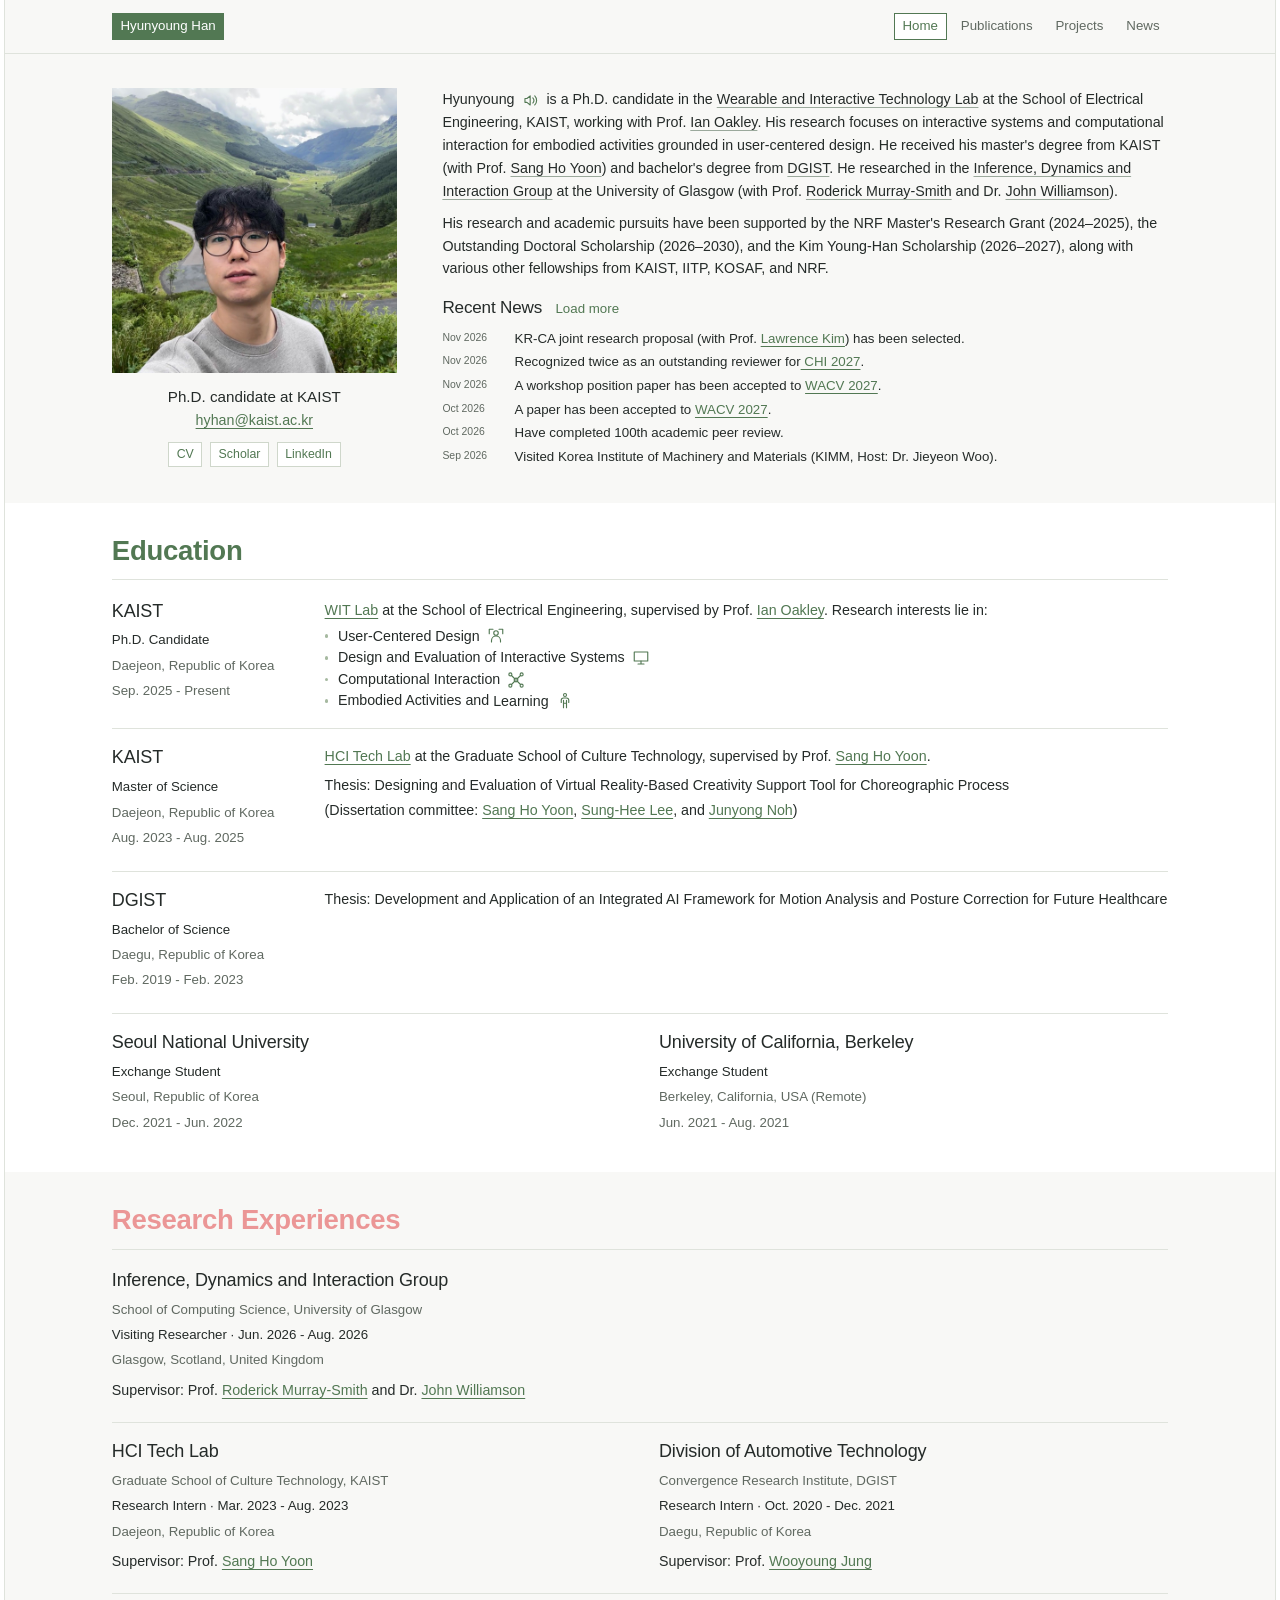
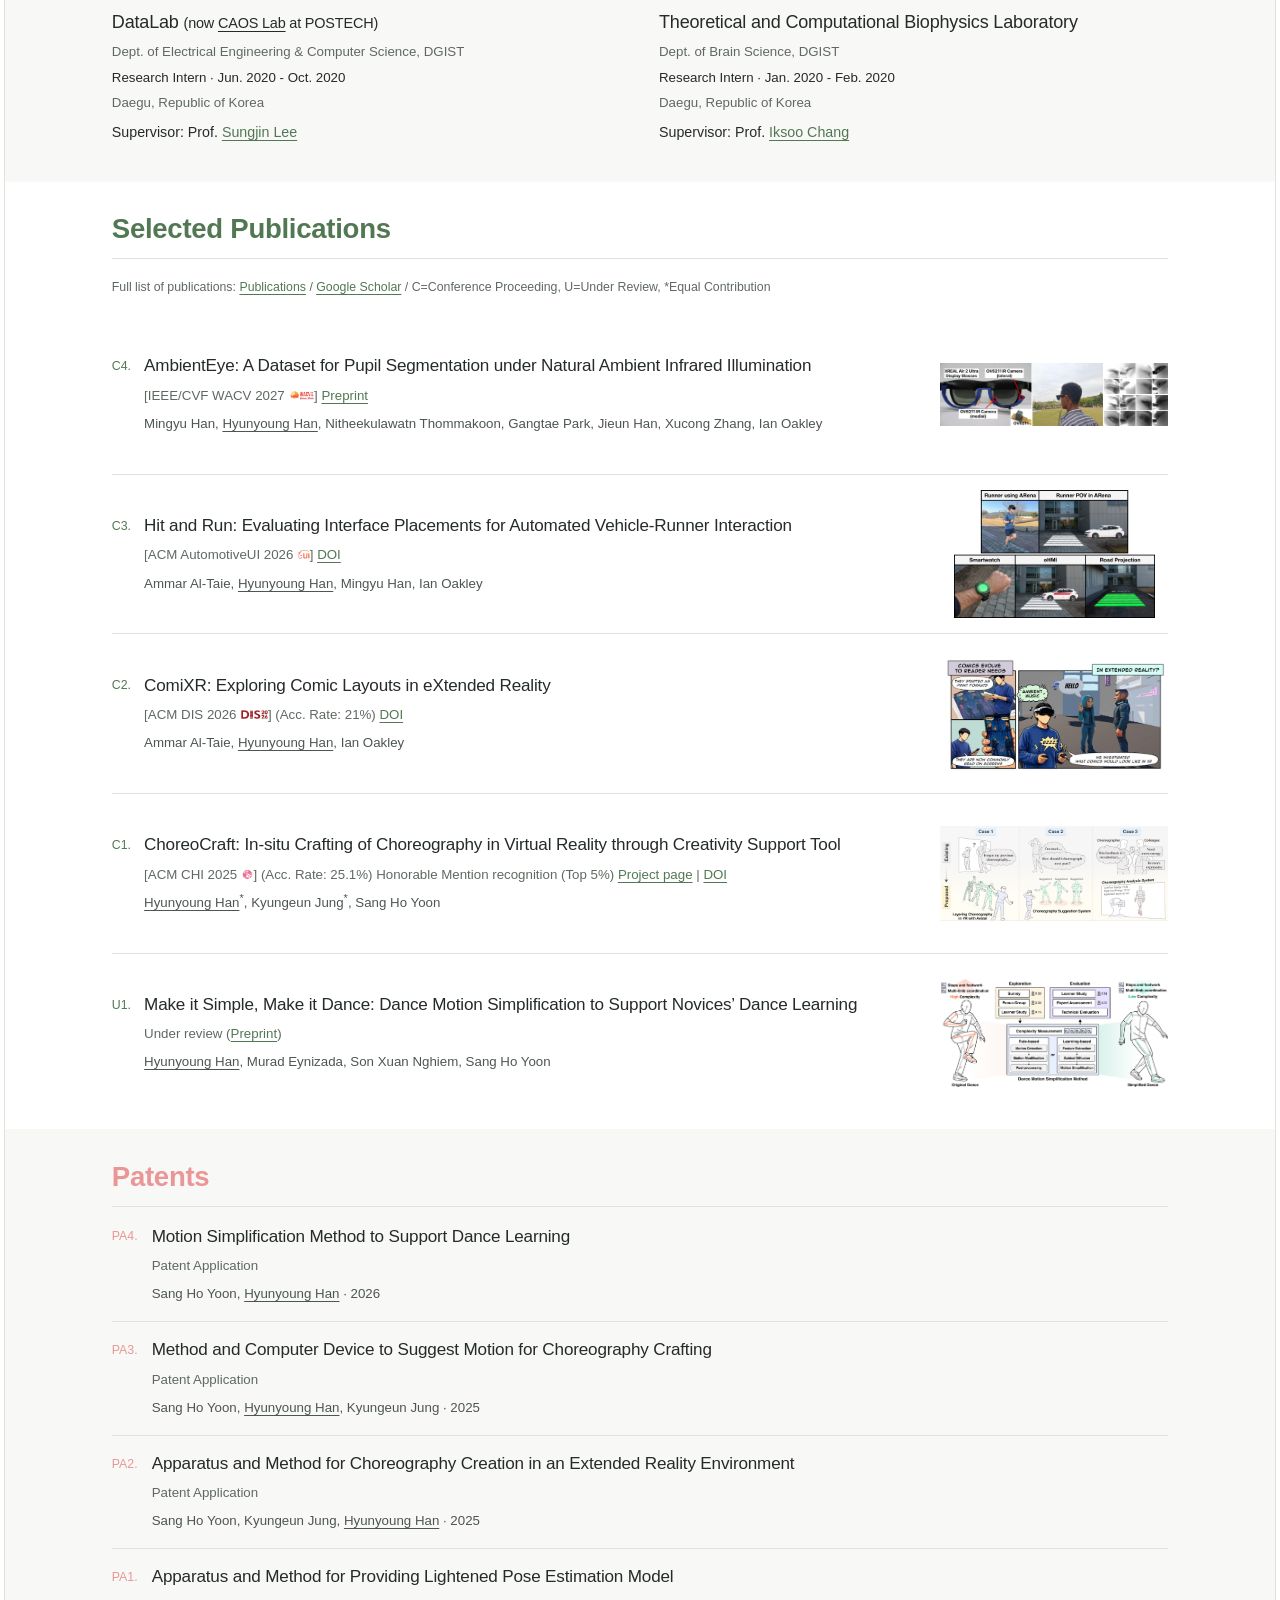
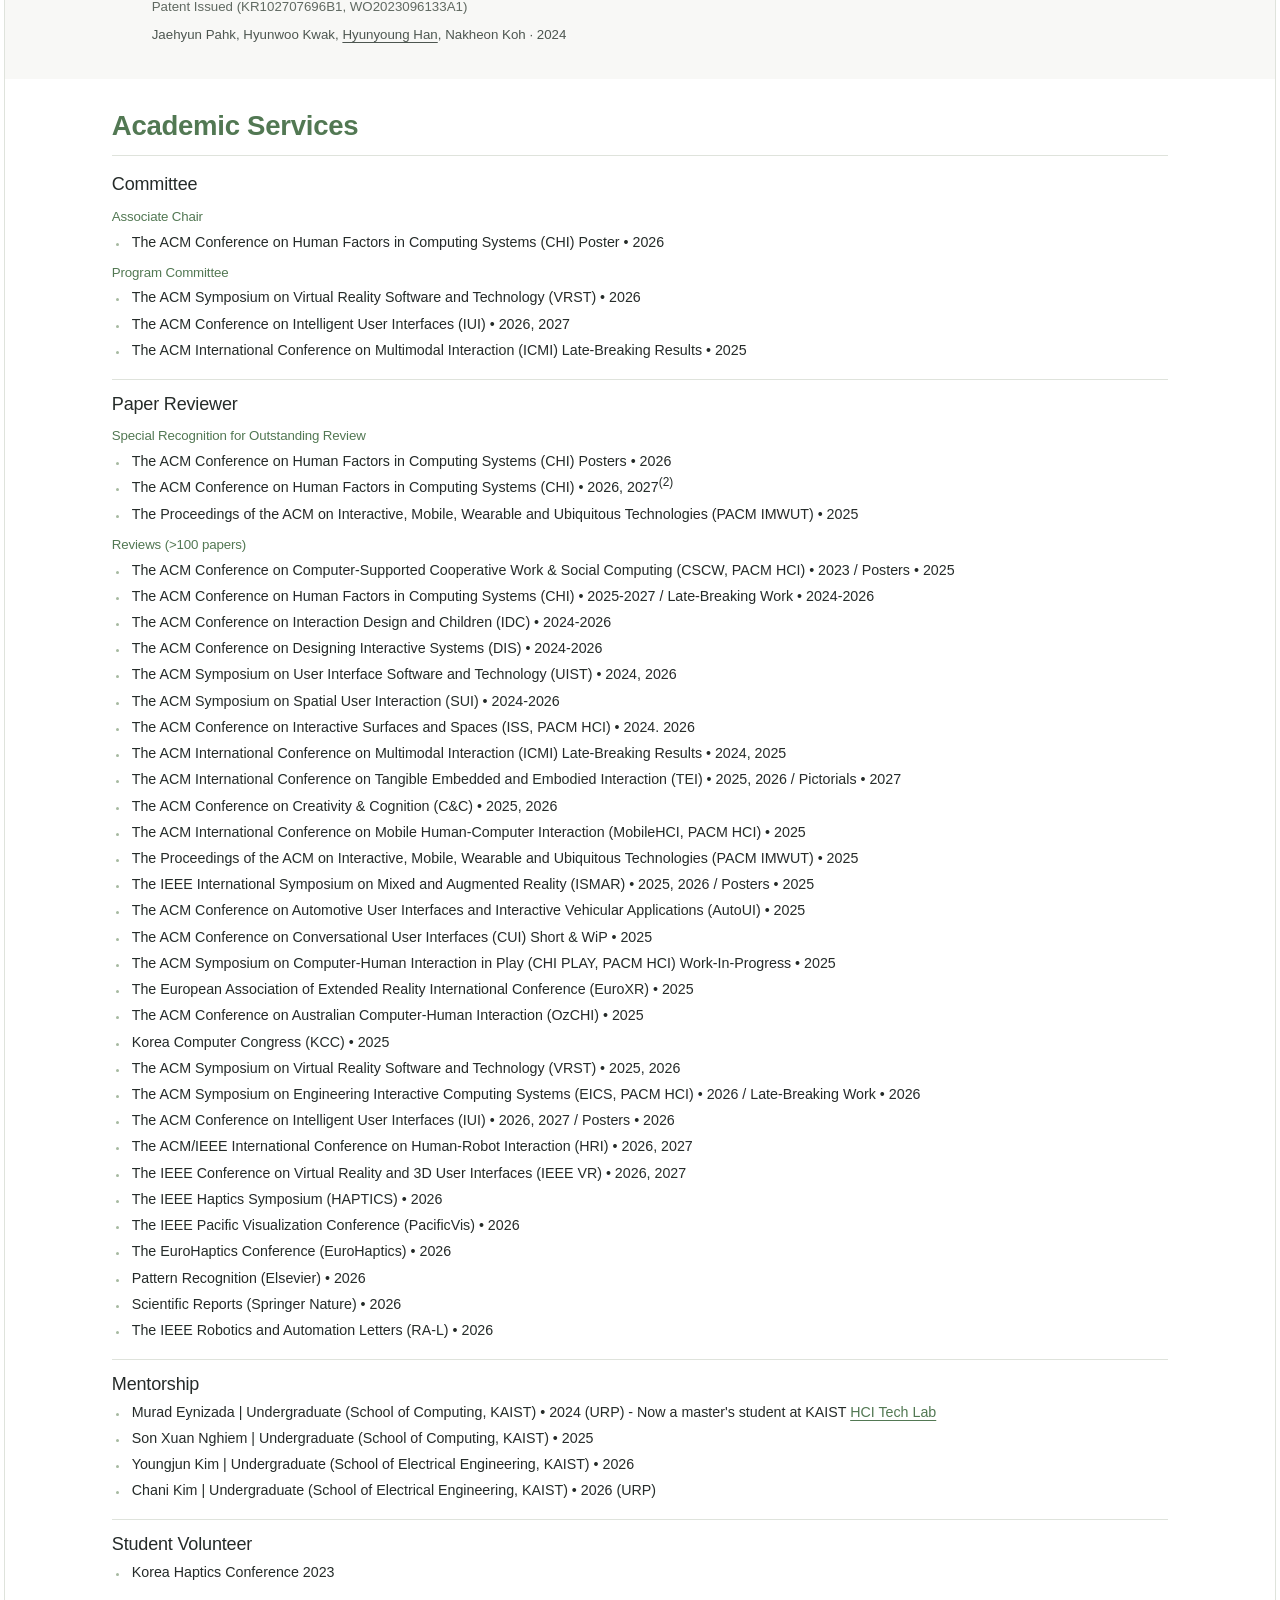
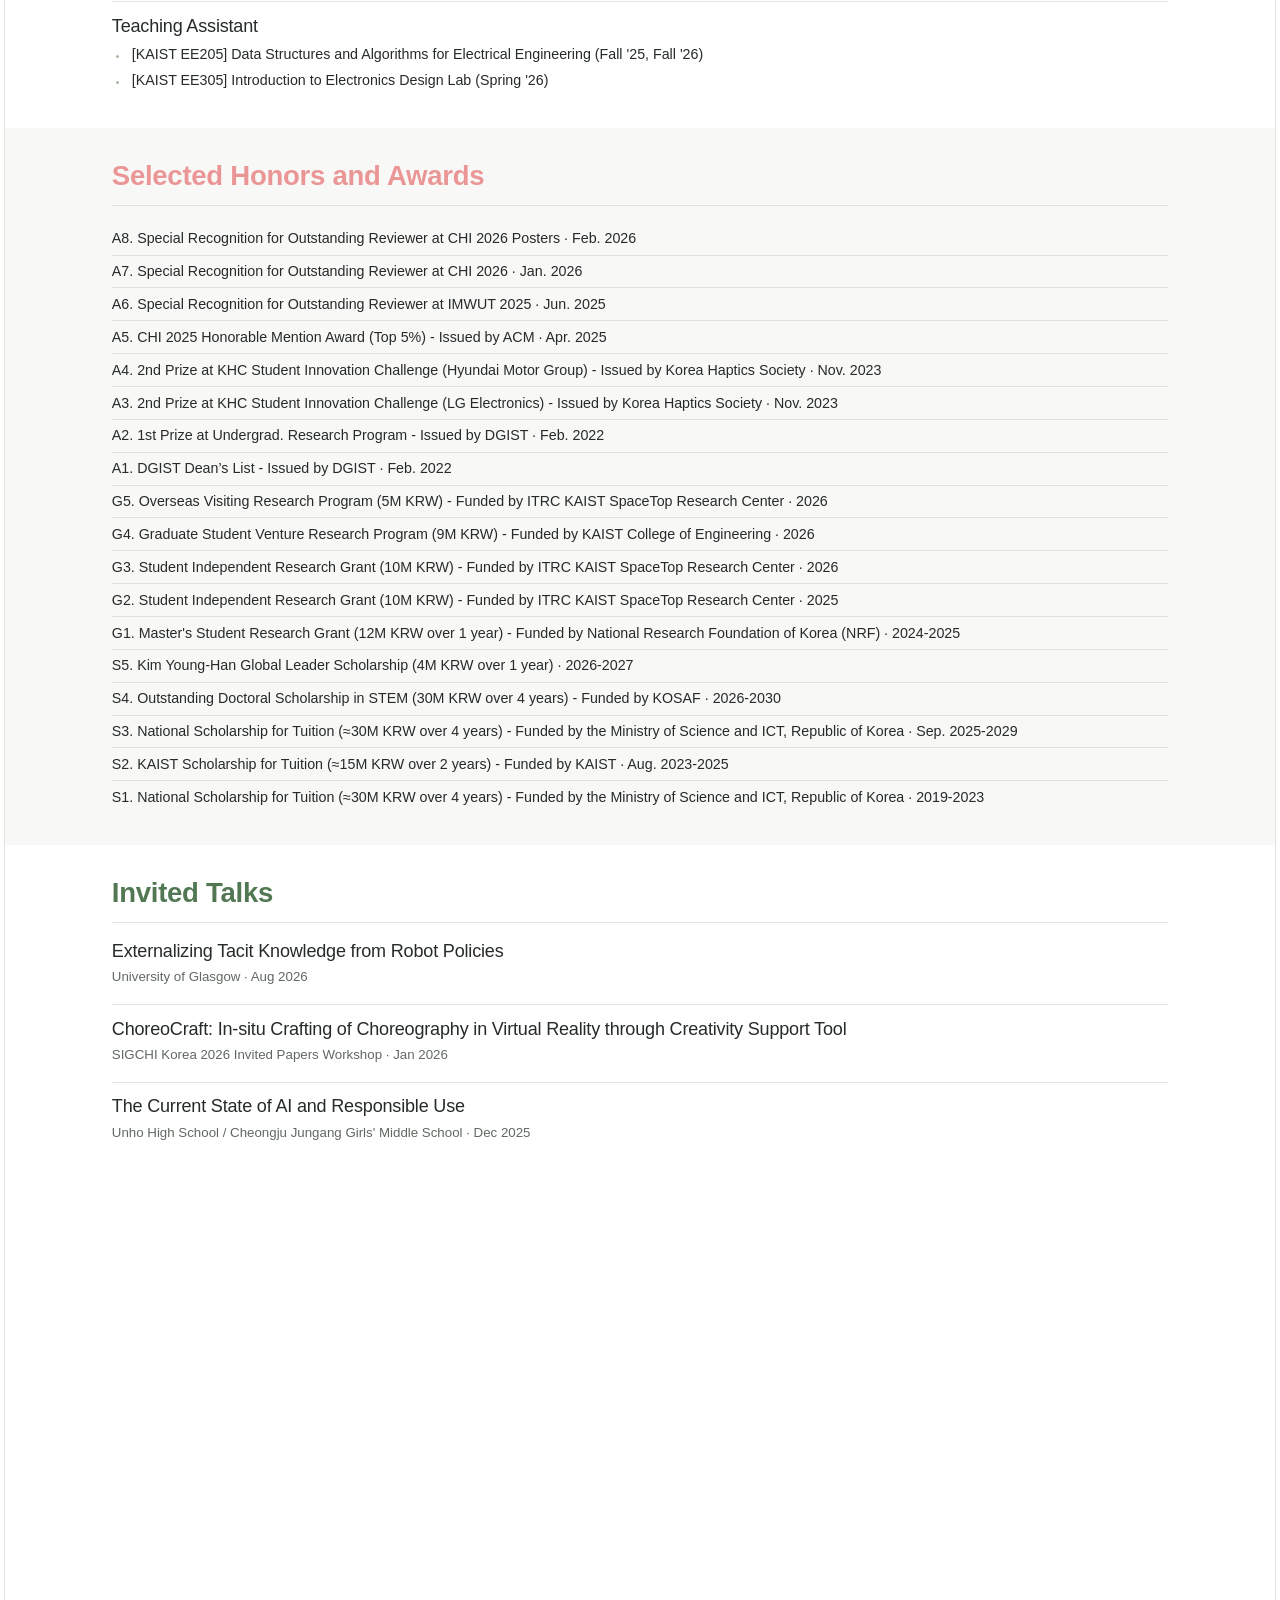
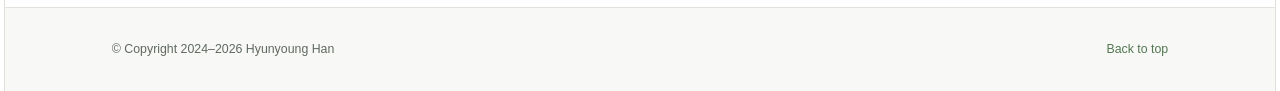
==== index.html @ 03d74507 "update" ====
<!doctype html>
<html lang="en">
<head>
  <meta charset="utf-8">
  <meta name="viewport" content="width=device-width, initial-scale=1">
  <meta name="description" content="Hyunyoung Han, Ph.D. candidate at KAIST. Research in interactive systems, computational interaction, and embodied activities.">
  <meta name="theme-color" content="#f8f8f6">
  <title>Hyunyoung Han</title>
  <link rel="icon" href="assets/avatar.png" type="image/png">
  <link rel="stylesheet" href="styles.css?v=compact-research-labels">
  <link rel="stylesheet" href="scroll-companions.css?v=companion-fade">
  <link rel="stylesheet" href="name-pronunciation.css?v=icon-alignment">
  <link rel="stylesheet" href="research-fields.css?v=compact-research-labels">
  <script src="venue-logos.js" defer></script>
  <script src="section-scroll.js" defer></script>
  <script src="scroll-companions.js?v=companion-fade" defer></script>
  <script src="name-pronunciation.js?v=profile-pronunciation" defer></script>
  <script src="research-fields-data.js?v=selected-publication-links" defer></script>
  <script src="research-fields.js?v=parenthesized-citations" defer></script>
  <link rel="stylesheet" href="visitor-analytics.css?v=umami-1">
<script id="umami-tracker" defer src="https://cloud.umami.is/script.js" data-website-id="d00022d2-d0fc-4fb6-8244-9f86fc908d3f" data-domains="hynynghan.github.io" data-do-not-track="true" data-exclude-search="true" data-exclude-hash="true"></script>
<script id="visitor-analytics" defer src="visitor-analytics.js?v=umami-1" data-public-board-url=""></script>
</head>
<body id="top">
  <a class="skip-link" href="#main">Skip to main content</a>
  <div class="site-frame">
    <header class="site-header">
      <div class="header-inner">
        <a class="identity" href="index.html">Hyunyoung Han</a>
        <nav class="main-nav" aria-label="Main navigation"><a href="index.html" aria-current="page">Home</a>
<a href="publications.html">Publications</a>
<a href="projects.html">Projects</a>
<a href="news.html">News</a></nav>
      </div>
    </header>
    <main id="main"><section id="about" class="about-section" aria-labelledby="about-title">
  <div class="section-inner">
    <h1 id="about-title" class="visually-hidden">About Me</h1>
    <div class="about-grid">
      <figure class="profile">
        <img class="portrait" src="assets/portrait.jpg" alt="Hyunyoung Han in a green mountain valley" width="600" height="600" fetchpriority="high">
        <figcaption class="profile-caption">
          <p class="profile-role">Ph.D. candidate at KAIST</p>
          <a class="profile-email" href="mailto:hyhan@kaist.ac.kr">hyhan@kaist.ac.kr</a>
          <div class="profile-links">
            <a href="https://drive.google.com/file/d/1UQ7lHcUJcRKM4TcZH2O5V0j1UzNZeFrt/view?usp=sharing" aria-label="Curriculum Vitae">CV</a>
            <a href="https://scholar.google.com/citations?user=zHcfiw0AAAAJ&amp;hl" aria-label="Google Scholar">Scholar</a>
            <a href="https://www.linkedin.com/in/hyhan">LinkedIn</a>
          </div>
        </figcaption>
      </figure>
      <div class="about-copy">
        <div class="bio"><p><span class="name-with-pronunciation">Hyunyoung <button class="name-pronunciation" type="button" data-name="현영" data-audio="assets/audio/hyunyoung-ko-natural.wav" aria-label="Listen to Hyunyoung (현영): AI-generated Korean pronunciation" aria-describedby="name-pronunciation-status" title="Hyunyoung (현영) — AI-generated Korean pronunciation" hidden><svg viewBox="0 0 24 24" aria-hidden="true" focusable="false"><path d="M11 5 6 9H3v6h3l5 4V5Z"/><path d="M15 8a6 6 0 0 1 0 8M18 5a10 10 0 0 1 0 14"/></svg></button></span> is a Ph.D. candidate in the <a href="https://wit.kaist.ac.kr/home">Wearable and Interactive Technology Lab</a> at the School of Electrical Engineering, KAIST, working with Prof. <a href="https://scholar.google.com/citations?hl=en&amp;user=eth0NcUAAAAJ">Ian Oakley</a>. His research focuses on <strong>interactive systems</strong> and <strong>computational interaction</strong> for embodied activities grounded in user-centered design. He received his master&#x27;s degree from KAIST (with Prof. <a href="https://sanghoy.com/">Sang Ho Yoon</a>) and bachelor&#x27;s degree from <a href="https://www.dgist.ac.kr/eng/index.do">DGIST</a>. He researched in the <a href="https://www.gla.ac.uk/schools/computing/research/researchsections/ida-section/inferencedynamicsandinteraction/">Inference, Dynamics and Interaction Group</a> at the University of Glasgow (with Prof. <a href="https://scholar.google.com/citations?user=laX7LzQAAAAJ&amp;hl=en">Roderick Murray-Smith</a> and Dr. <a href="https://scholar.google.com/citations?hl=en&amp;user=fcvb8f8AAAAJ&amp;view_op=list_works&amp;sortby=pubdate">John Williamson</a>).</p>
<p id="name-pronunciation-status" class="name-pronunciation-status" role="status" aria-live="polite"></p>
<p>His research and academic pursuits have been supported by the NRF Master&#x27;s Research Grant (2024–2025), the Outstanding Doctoral Scholarship (2026–2030), and the Kim Young-Han Scholarship (2026–2027), along with various other fellowships from KAIST, IITP, KOSAF, and NRF.</p>
</div>
        <section id="recent-news" class="recent-news" aria-labelledby="recent-news-title">
          <div class="recent-news-heading">
            <h2 id="recent-news-title">Recent News</h2>
            <a class="news-more" href="news.html">Load more</a>
          </div>
          <ul class="news-list">
            <li><time datetime="2026-11">Nov 2026</time> <span>KR-CA joint research proposal (with Prof. <a href='https://www.lhkim.com/'>Lawrence Kim</a>) has been selected.</span></li>
            <li><time datetime="2026-11">Nov 2026</time> <span>Recognized twice as an outstanding reviewer for<a href="https://chi2027.acm.org/"> CHI 2027</a>.</span></li>
            <li><time datetime="2026-11">Nov 2026</time> <span>A workshop position paper has been accepted to <a href="https://wacv.thecvf.com/">WACV 2027</a>.</span></li>
            <li><time datetime="2026-10">Oct 2026</time> <span>A paper has been accepted to <a href="https://wacv.thecvf.com/">WACV 2027</a>.</span></li>
            <li><time datetime="2026-10">Oct 2026</time> <span>Have completed 100th academic peer review.</span></li>
            <li><time datetime="2026-09">Sep 2026</time> <span>Visited Korea Institute of Machinery and Materials (KIMM, Host: Dr. Jieyeon Woo).</span></li>
          </ul>
        </section>
      </div>
    </div>
  </div>
</section>

<section id="education" class="content-section" aria-labelledby="education-title">
  <div class="section-inner">
    <header class="section-heading"><h2 id="education-title">Education</h2></header>
    <div class="section-body">
<article class="entry">
<div class="education-summary">
<h3 class="entry-title">KAIST</h3>
<div class="entry-meta"><p>Ph.D. Candidate</p><p>Daejeon, Republic of Korea</p><p>Sep. 2025 - Present</p></div>
</div>
<div class="education-details">
<p class="entry-detail"><a href="https://wit.kaist.ac.kr/home">WIT Lab</a> at the School of Electrical Engineering, supervised by Prof. <a href="https://scholar.google.com/citations?hl=en&amp;user=eth0NcUAAAAJ">Ian Oakley</a>. Research interests lie in:</p>
<ul class="research-interests">
<li>User-Centered <span class="research-field-ending">Design <button class="research-field-button" type="button" data-research-field="user-centered" aria-label="Explore User-Centered Design" aria-haspopup="dialog" aria-controls="research-field-popover" aria-expanded="false" title="Explore User-Centered Design" hidden><svg viewBox="0 0 24 24" aria-hidden="true" focusable="false"><circle cx="12" cy="8" r="3"/><path d="M6 20v-2a6 6 0 0 1 12 0v2M3 9V3h5M16 3h5v6"/></svg></button></span></li>
<li>Design and Evaluation of Interactive <span class="research-field-ending">Systems <button class="research-field-button" type="button" data-research-field="interactive-systems" aria-label="Explore Design and Evaluation of Interactive Systems" aria-haspopup="dialog" aria-controls="research-field-popover" aria-expanded="false" title="Explore Design and Evaluation of Interactive Systems" hidden><svg viewBox="0 0 24 24" aria-hidden="true" focusable="false"><rect x="3" y="4" width="18" height="12"/><path d="M12 16v4M8 20h8"/></svg></button></span></li>
<li>Computational <span class="research-field-ending">Interaction <button class="research-field-button" type="button" data-research-field="computational" aria-label="Explore Computational Interaction" aria-haspopup="dialog" aria-controls="research-field-popover" aria-expanded="false" title="Explore Computational Interaction" hidden><svg viewBox="0 0 24 24" aria-hidden="true" focusable="false"><path d="m6 6 5 5M6 18l5-5m2-2 5-5m-5 7 5 5"/><circle cx="4.5" cy="4.5" r="2"/><circle cx="4.5" cy="19.5" r="2"/><circle cx="12" cy="12" r="2.5"/><circle cx="19.5" cy="4.5" r="2"/><circle cx="19.5" cy="19.5" r="2"/></svg></button></span></li>
<li>Embodied Activities and <span class="research-field-ending">Learning <button class="research-field-button" type="button" data-research-field="embodied" aria-label="Explore Embodied Activities and Learning" aria-haspopup="dialog" aria-controls="research-field-popover" aria-expanded="false" title="Explore Embodied Activities and Learning" hidden><svg viewBox="0 0 24 24" aria-hidden="true" focusable="false"><circle cx="12" cy="4" r="2"/><path d="M7 14v-3a3 3 0 0 1 3-3h4a3 3 0 0 1 3 3v3"/><path d="M10 11v10m4-10v10M10 15h4"/></svg></button></span></li>
</ul>
</div>
</article>
<article class="entry">
<div class="education-summary">
<h3 class="entry-title">KAIST</h3>
<div class="entry-meta"><p>Master of Science</p><p>Daejeon, Republic of Korea</p><p>Aug. 2023 - Aug. 2025</p></div>
</div>
<div class="education-details">
<p class="entry-detail"><a href="https://hcitech.org/index.html">HCI Tech Lab</a> at the Graduate School of Culture Technology, supervised by Prof. <a href="http://hcidesigner.weebly.com/about.html">Sang Ho Yoon</a>.</p>
<p class="entry-detail"><strong>Thesis:</strong> Designing and Evaluation of Virtual Reality-Based Creativity Support Tool for Choreographic Process <br>(Dissertation committee: <a href="https://scholar.google.com/citations?user=ejaRQn8AAAAJ&amp;hl=en">Sang Ho Yoon</a>, <a href="https://scholar.google.com/citations?user=AVII4wsAAAAJ&amp;hl=en">Sung-Hee Lee</a>, and <a href="https://scholar.google.com/citations?user=u75_aBgAAAAJ&amp;hl=en">Junyong Noh</a>)</p>
</div>
</article>
<article class="entry">
<div class="education-summary">
<h3 class="entry-title">DGIST</h3>
<div class="entry-meta"><p>Bachelor of Science</p><p>Daegu, Republic of Korea</p><p>Feb. 2019 - Feb. 2023</p></div>
</div>
<div class="education-details">
<p class="entry-detail"><strong>Thesis:</strong> Development and Application of an Integrated AI Framework for Motion Analysis and Posture Correction for Future Healthcare</p>
</div>
</article>
<div class="education-exchanges">
<article class="entry exchange-entry">
<h3 class="entry-title">Seoul National University</h3>
<div class="entry-meta"><p>Exchange Student</p><p>Seoul, Republic of Korea</p><p>Dec. 2021 - Jun. 2022</p></div>
</article>
<article class="entry exchange-entry">
<h3 class="entry-title">University of California, Berkeley</h3>
<div class="entry-meta"><p>Exchange Student</p><p>Berkeley, California, USA (Remote)</p><p>Jun. 2021 - Aug. 2021</p></div>
</article>
</div>
    </div>
  </div>
</section>

<section id="experience" class="content-section" aria-labelledby="experience-title">
  <div class="section-inner">
    <header class="section-heading"><h2 id="experience-title">Research Experiences</h2></header>
    <div class="section-body">
<article class="entry">
<h3 class="entry-title">Inference, Dynamics and Interaction Group</h3>
<div class="entry-meta">
<p class="experience-affiliation">School of Computing Science, University of Glasgow</p>
<p class="experience-role-line"><span class="experience-role">Visiting Researcher</span><span aria-hidden="true"> · </span><span class="experience-dates">Jun. 2026 - Aug. 2026</span></p>
<p class="experience-location">Glasgow, Scotland, United Kingdom</p>
</div>
<p class="entry-detail">Supervisor: Prof. <a href="https://scholar.google.com/citations?user=laX7LzQAAAAJ&amp;hl=en">Roderick Murray-Smith</a> and Dr. <a href="https://scholar.google.com/citations?hl=en&amp;user=fcvb8f8AAAAJ&amp;view_op=list_works&amp;sortby=pubdate">John Williamson</a></p>
</article>
<div class="experience-pair">
<article class="entry">
<h3 class="entry-title">HCI Tech Lab</h3>
<div class="entry-meta">
<p class="experience-affiliation">Graduate School of Culture Technology, KAIST</p>
<p class="experience-role-line"><span class="experience-role">Research Intern</span><span aria-hidden="true"> · </span><span class="experience-dates">Mar. 2023 - Aug. 2023</span></p>
<p class="experience-location">Daejeon, Republic of Korea</p>
</div>
<p class="entry-detail">Supervisor: Prof. <a href="https://sanghoy.com/">Sang Ho Yoon</a></p>
</article>
<article class="entry">
<h3 class="entry-title">Division of Automotive Technology</h3>
<div class="entry-meta">
<p class="experience-affiliation">Convergence Research Institute, DGIST</p>
<p class="experience-role-line"><span class="experience-role">Research Intern</span><span aria-hidden="true"> · </span><span class="experience-dates">Oct. 2020 - Dec. 2021</span></p>
<p class="experience-location">Daegu, Republic of Korea</p>
</div>
<p class="entry-detail">Supervisor: Prof. <a href="https://scholar.dgist.ac.kr/researcher/89f9ed5a-a134-42be-8060-cd48212ee541">Wooyoung Jung</a></p>
</article>
</div>
<div class="experience-pair">
<article class="entry">
<h3 class="entry-title">DataLab <span class="entry-title-note">(now <a href="https://www.caos.postech.ac.kr/">CAOS Lab</a> at POSTECH)</span></h3>
<div class="entry-meta">
<p class="experience-affiliation">Dept. of Electrical Engineering &amp; Computer Science, DGIST</p>
<p class="experience-role-line"><span class="experience-role">Research Intern</span><span aria-hidden="true"> · </span><span class="experience-dates">Jun. 2020 - Oct. 2020</span></p>
<p class="experience-location">Daegu, Republic of Korea</p>
</div>
<p class="entry-detail">Supervisor: Prof. <a href="https://chamdoo.github.io/">Sungjin Lee</a></p>
</article>
<article class="entry">
<h3 class="entry-title">Theoretical and Computational Biophysics Laboratory</h3>
<div class="entry-meta">
<p class="experience-affiliation">Dept. of Brain Science, DGIST</p>
<p class="experience-role-line"><span class="experience-role">Research Intern</span><span aria-hidden="true"> · </span><span class="experience-dates">Jan. 2020 - Feb. 2020</span></p>
<p class="experience-location">Daegu, Republic of Korea</p>
</div>
<p class="entry-detail">Supervisor: Prof. <a href="https://biophysics.dgist.ac.kr/index.htm">Iksoo Chang</a></p>
</article>
</div>
    </div>
  </div>
</section>

<section id="publications" class="content-section" aria-labelledby="publications-title">
  <div class="section-inner">
    <header class="section-heading"><h2 id="publications-title">Selected Publications</h2></header>
    <svg class="venue-filter-defs" xmlns="http://www.w3.org/2000/svg" width="0" height="0" aria-hidden="true" focusable="false">
      <defs>
        <!-- Render the official white/maroon DIS bitmap with transparent white and its original #991d26 ink. -->
        <filter id="dis-logo-transparent" color-interpolation-filters="sRGB" x="0" y="0" width="100%" height="100%">
          <feColorMatrix type="matrix" values="0 0 0 0 0.6  0 0 0 0 0.11372549  0 0 0 0 0.14901961  0 -1.12831858 0 0 1.12831858"/>
          <feComposite in2="SourceGraphic" operator="in"/>
        </filter>
      </defs>
    </svg>
    <div class="section-body">
<p class="section-note">Full list of publications: <a href="publications.html">Publications</a> / <a href="https://scholar.google.com/citations?user=zHcfiw0AAAAJ&amp;hl=ko&amp;oi=ao">Google Scholar</a> / C=Conference Proceeding, U=Under Review, *Equal Contribution</p>
<article class="entry publication" id="publication-c4" data-publication="C4">
<div class="publication-copy">
<h3 class="entry-title"><span class="publication-code">C4.</span> AmbientEye: A Dataset for Pupil Segmentation under Natural Ambient Infrared Illumination</h3>
<p class="entry-meta"><span class="publication-venue"><span class="venue-label">[IEEE/CVF WACV 2027</span><span class="venue-logo-end"><a class="venue-logo-link" href="https://wacv.thecvf.com/" aria-label="WACV 2027 official website"><img class="venue-logo" src="assets/venues/wacv-2027.png" alt="" width="740" height="274" decoding="async" data-ink-height="274" data-ink-bottom="0"></a>]</span></span> <a href="https://arxiv.org/abs/2606.03774"><strong>Preprint</strong></a></p>
<p class="authors">Mingyu Han, <span class="author-self">Hyunyoung Han</span>, Nitheekulawatn Thommakoon, Gangtae Park, Jieun Han, Xucong Zhang, Ian Oakley</p>
</div>
<figure class="publication-media">
<a class="publication-teaser" href="assets/publications/ambienteye.png" aria-label="View C4 teaser image"><img src="assets/publications/ambienteye.png" alt="AmbientEye teaser: infrared camera glasses, outdoor data collection, and eye image samples" width="2016" height="565" loading="lazy" decoding="async"></a>
</figure>
</article>
<article class="entry publication" id="publication-c3" data-publication="C3">
<div class="publication-copy">
<h3 class="entry-title"><span class="publication-code">C3.</span> Hit and Run: Evaluating Interface Placements for Automated Vehicle-Runner Interaction</h3>
<p class="entry-meta"><span class="publication-venue"><span class="venue-label">[ACM AutomotiveUI 2026</span><span class="venue-logo-end"><a class="venue-logo-link" href="https://www.auto-ui.org/26/" aria-label="AutomotiveUI 2026 official website"><img class="venue-logo" src="assets/venues/autoui-2026.png" alt="" width="609" height="500" decoding="async" data-ink-height="482" data-ink-bottom="2"></a>]</span></span> <a href="https://dl.acm.org/doi/10.1145/3828157.3828764"><strong>DOI</strong></a></p> 
<p class="authors">Ammar Al-Taie, <span class="author-self">Hyunyoung Han</span>, Mingyu Han, Ian Oakley</p>
</div>
<figure class="publication-media">
<a class="publication-teaser" href="assets/publications/hit-and-run.png" aria-label="View C3 teaser image"><img src="assets/publications/hit-and-run.png" alt="Hit and Run teaser: a runner using ARena and the smartwatch, eHMI, and road projection interfaces for automated vehicle–runner interaction" width="1957" height="1248" loading="lazy" decoding="async"></a>
</figure>
</article>
<article class="entry publication" id="publication-c2" data-publication="C2">
<div class="publication-copy">
<h3 class="entry-title"><span class="publication-code">C2.</span> ComiXR: Exploring Comic Layouts in eXtended Reality</h3>
<p class="entry-meta"><span class="publication-venue"><span class="venue-label">[ACM DIS 2026</span><span class="venue-logo-end"><a class="venue-logo-link" href="https://dis.acm.org/2026/" aria-label="DIS 2026 official website"><img class="venue-logo venue-logo--dis" src="assets/venues/dis-2026.png" alt="" width="300" height="108" decoding="async" data-ink-height="102" data-ink-bottom="3"></a>]</span></span> (Acc. Rate: 21%) <a href="https://dl.acm.org/doi/10.1145/3800645.3812857"><strong>DOI</strong></a></p>
<p class="authors">Ammar Al-Taie, <span class="author-self">Hyunyoung Han</span>, Ian Oakley</p>
</div>
<figure class="publication-media">
<a class="publication-teaser" href="assets/publications/comixr.jpg" aria-label="View C2 teaser image"><img src="assets/publications/comixr.jpg" alt="ComiXR teaser: creating and reading comics in extended reality" width="602" height="305" loading="lazy" decoding="async"></a>
</figure>
</article>
<article class="entry publication" id="publication-c1" data-publication="C1">
<div class="publication-copy">
<h3 class="entry-title"><span class="publication-code">C1.</span> ChoreoCraft: In-situ Crafting of Choreography in Virtual Reality through Creativity Support Tool</h3>
<p class="entry-meta"><span class="publication-venue"><span class="venue-label">[ACM CHI 2025</span><span class="venue-logo-end"><a class="venue-logo-link" href="https://chi2025.acm.org/" aria-label="CHI 2025 official website"><img class="venue-logo" src="assets/venues/chi-2025.svg" alt="" width="200" height="160" decoding="async" data-ink-height="159" data-ink-bottom="1"></a>]</span></span> (Acc. Rate: 25.1%) <strong>Honorable Mention recognition (Top 5%)</strong> <a href="https://choreocraft.hcitech.org/"><strong>Project page</strong></a> <strong>| </strong><a href="https://dl.acm.org/doi/10.1145/3706598.3714220"><strong>DOI</strong></a></p>
<p class="authors"><span class="author-self">Hyunyoung Han</span><sup>*</sup>, Kyungeun Jung<sup>*</sup>, Sang Ho Yoon</p>
</div>
<figure class="publication-media">
<a class="publication-teaser" href="assets/project-01.jpg" aria-label="View C1 teaser image"><img src="assets/project-01.jpg" alt="ChoreoCraft teaser: choreography creation, suggestions, and analysis in virtual reality" width="1280" height="536" loading="lazy" decoding="async"></a>
</figure>
</article>

<article class="entry publication" id="publication-u1" data-publication="U1">
<div class="publication-copy">
<h3 class="entry-title"><span class="publication-code">U1.</span> Make it Simple, Make it Dance: Dance Motion Simplification to Support Novices’ Dance Learning</h3>
<p class="entry-meta">Under review (<a href="https://doi.org/10.48550/arXiv.2604.10490"><strong>Preprint</strong></a>)</p>
<p class="authors"><span class="author-self">Hyunyoung Han</span>, Murad Eynizada, Son Xuan Nghiem, Sang Ho Yoon</p>
</div>
<figure class="publication-media">
<a class="publication-teaser" href="assets/publications/make-it-simple-make-it-dance.png" aria-label="View U1 teaser image"><img src="assets/publications/make-it-simple-make-it-dance.png" alt="Make it Simple, Make it Dance teaser: research process and methods for simplifying dance motions" width="2027" height="961" loading="lazy" decoding="async"></a>
</figure>
</article>
    </div>
  </div>
</section>

<section id="patents" class="content-section" aria-labelledby="patents-title">
  <div class="section-inner">
    <header class="section-heading"><h2 id="patents-title">Patents</h2></header>
    <div class="section-body">
<article class="entry publication">
<h3 class="entry-title"><span class="publication-code">PA4.</span> Motion Simplification Method to Support Dance Learning</h3>
<p class="entry-meta">Patent Application</p>
<p class="authors">Sang Ho Yoon, <span class="author-self">Hyunyoung Han</span> · 2026</p>
</article>
<article class="entry publication">
<h3 class="entry-title"><span class="publication-code">PA3.</span> Method and Computer Device to Suggest Motion for Choreography Crafting</h3>
<p class="entry-meta">Patent Application</p>
<p class="authors">Sang Ho Yoon, <span class="author-self">Hyunyoung Han</span>, Kyungeun Jung · 2025</p>
</article>
<article class="entry publication">
<h3 class="entry-title"><span class="publication-code">PA2.</span> Apparatus and Method for Choreography Creation in an Extended Reality Environment</h3>
<p class="entry-meta">Patent Application</p>
<p class="authors">Sang Ho Yoon, Kyungeun Jung, <span class="author-self">Hyunyoung Han</span> · 2025</p>
</article>
<article class="entry publication">
<h3 class="entry-title"><span class="publication-code">PA1.</span> Apparatus and Method for Providing Lightened Pose Estimation Model</h3>
<p class="entry-meta">Patent Issued (KR102707696B1, WO2023096133A1)</p>
<p class="authors">Jaehyun Pahk, Hyunwoo Kwak, <span class="author-self">Hyunyoung Han</span>, Nakheon Koh · 2024</p>
</article>
    </div>
  </div>
</section>

<section id="service" class="content-section" aria-labelledby="service-title">
  <div class="section-inner">
    <header class="section-heading"><h2 id="service-title">Academic Services</h2></header>
    <div class="section-body">
<div class="service-group"><h3 class="entry-title">Committee</h3><h4 class="service-subheading">Associate Chair</h4><ul class="compact-list">
<li>The ACM Conference on Human Factors in Computing Systems (<strong>CHI</strong>) Poster • 2026</li>
</ul><h4 class="service-subheading">Program Committee</h4><ul class="compact-list">
<li>The ACM Symposium on Virtual Reality Software and Technology (<strong>VRST</strong>) • 2026</li>
<li>The ACM Conference on Intelligent User Interfaces (<strong>IUI</strong>) • 2026, 2027</li>
<li>The ACM International Conference on Multimodal Interaction (<strong>ICMI</strong>) Late-Breaking Results • 2025</li>
</ul></div>
<div class="service-group"><h3 class="entry-title">Paper Reviewer</h3><h4 class="service-subheading">Special Recognition for Outstanding Review</h4><ul class="compact-list">
<li>The ACM Conference on Human Factors in Computing Systems (<strong>CHI</strong>) Posters • 2026</li>
<li>The ACM Conference on Human Factors in Computing Systems (<strong>CHI</strong>) • 2026, 2027<sup>(2)</sup></li>
<li>The Proceedings of the ACM on Interactive, Mobile, Wearable and Ubiquitous Technologies (<strong>PACM</strong> <strong>IMWUT</strong>) • 2025</li>
</ul><h4 class="service-subheading">Reviews (&gt;100 papers)</h4><ul class="compact-list">
<li>The ACM Conference on Computer-Supported Cooperative Work &amp; Social Computing (<strong>CSCW, PACM HCI</strong>) • 2023 / Posters • 2025</li>
<li>The ACM Conference on Human Factors in Computing Systems (<strong>CHI</strong>) • 2025-2027 / Late-Breaking Work • 2024-2026</li>
<li>The ACM Conference on Interaction Design and Children (<strong>IDC</strong>) • 2024-2026</li>
<li>The ACM Conference on Designing Interactive Systems (<strong>DIS</strong>) • 2024-2026</li>
<li>The ACM Symposium on User Interface Software and Technology (<strong>UIST</strong>) • 2024, 2026</li>
<li>The ACM Symposium on Spatial User Interaction (<strong>SUI</strong>) • 2024-2026</li>
<li>The ACM Conference on Interactive Surfaces and Spaces (<strong>ISS, PACM HCI</strong>) • 2024. 2026</li>
<li>The ACM International Conference on Multimodal Interaction (<strong>ICMI</strong>) Late-Breaking Results • 2024, 2025</li>
<li>The ACM International Conference on Tangible Embedded and Embodied Interaction (<strong>TEI</strong>) • 2025, 2026 / Pictorials • 2027</li>
<li>The ACM Conference on Creativity &amp; Cognition (<strong>C&amp;C</strong>) • 2025, 2026</li>
<li>The ACM International Conference on Mobile Human-Computer Interaction (<strong>MobileHCI, PACM HCI</strong>) • 2025</li>
<li>The Proceedings of the ACM on Interactive, Mobile, Wearable and Ubiquitous Technologies (<strong>PACM</strong> <strong>IMWUT</strong>) • 2025</li>
<li>The IEEE International Symposium on Mixed and Augmented Reality (<strong>ISMAR</strong>) • 2025, 2026 / Posters • 2025</li>
<li>The ACM Conference on Automotive User Interfaces and Interactive Vehicular Applications (<strong>AutoUI</strong>) • 2025</li>
<li>The ACM Conference on Conversational User Interfaces (<strong>CUI</strong>) Short &amp; WiP • 2025</li>
<li>The ACM Symposium on Computer-Human Interaction in Play (<strong>CHI PLAY, PACM HCI</strong>) Work-In-Progress • 2025</li>
<li>The European Association of Extended Reality International Conference (<strong>EuroXR</strong>) • 2025</li>
<li>The ACM Conference on Australian Computer-Human Interaction (<strong>OzCHI</strong>) • 2025</li>
<li>Korea Computer Congress (<strong>KCC</strong>) • 2025</li>
<li>The ACM Symposium on Virtual Reality Software and Technology (<strong>VRST</strong>) • 2025, 2026</li>
<li>The ACM Symposium on Engineering Interactive Computing Systems (<strong>EICS, PACM HCI</strong>) • 2026 / Late-Breaking Work • 2026</li>
<li>The ACM Conference on Intelligent User Interfaces (<strong>IUI</strong>) • 2026, 2027 / Posters • 2026</li>
<li>The ACM/IEEE International Conference on Human-Robot Interaction (<strong>HRI</strong>) • 2026, 2027</li>
<li>The IEEE Conference on Virtual Reality and 3D User Interfaces (<strong>IEEE VR</strong>) • 2026, 2027</li>
<li>The IEEE Haptics Symposium (<strong>HAPTICS</strong>) • 2026</li>
<li>The IEEE Pacific Visualization Conference (<strong>PacificVis</strong>) • 2026</li>
<li>The EuroHaptics Conference (<strong>EuroHaptics</strong>) • 2026</li>
<li>Pattern Recognition (Elsevier) • 2026</li>
<li>Scientific Reports (Springer Nature) • 2026</li>
<li>The IEEE Robotics and Automation Letters (RA-L) • 2026</li>
</ul></div>
<div class="service-group"><h3 class="entry-title">Mentorship</h3><ul class="compact-list">
<li><strong>Murad Eynizada </strong>| Undergraduate (School of Computing, KAIST) • 2024 (URP) - Now a master's student at KAIST <a href="https://hcitech.org/">HCI Tech Lab</a></li>
<li><strong>Son Xuan Nghiem</strong> | Undergraduate (School of Computing, KAIST) • 2025</li>
<li><strong>Youngjun Kim</strong> | Undergraduate (School of Electrical Engineering, KAIST) • 2026</li>
<li><strong>Chani Kim</strong> | Undergraduate (School of Electrical Engineering, KAIST) • 2026 (URP)</li>
</ul></div>
<div class="service-group"><h3 class="entry-title">Student Volunteer</h3><ul class="compact-list">
<li>Korea Haptics Conference 2023</li>
</ul></div>
<div class="service-group"><h3 class="entry-title">Teaching Assistant</h3><ul class="compact-list">
<li>[KAIST EE205] Data Structures and Algorithms for Electrical Engineering (Fall '25, Fall '26)</li>
<li>[KAIST EE305] Introduction to Electronics Design Lab (Spring '26)</li>
</ul></div>
    </div>
  </div>
</section>

<section id="awards" class="content-section" aria-labelledby="awards-title">
  <div class="section-inner">
    <header class="section-heading"><h2 id="awards-title">Selected Honors and Awards</h2></header>
    <div class="section-body">
<ul class="compact-list">
<li><strong>A8. Special Recognition for Outstanding Reviewer at CHI 2026 Posters</strong> · Feb. 2026</li>
<li><strong>A7. Special Recognition for Outstanding Reviewer at CHI 2026</strong> · Jan. 2026</li>
<li><strong>A6. Special Recognition for Outstanding Reviewer at IMWUT 2025</strong> · Jun. 2025</li>
<li><strong>A5. CHI 2025 Honorable Mention Award (Top 5%)</strong> - Issued by ACM · Apr. 2025</li>
<li><strong>A4. 2nd Prize at KHC Student Innovation Challenge </strong>(Hyundai Motor Group) - Issued by Korea Haptics Society · Nov. 2023</li>
<li><strong>A3. 2nd Prize at KHC Student Innovation Challenge </strong>(LG Electronics) - Issued by Korea Haptics Society · Nov. 2023</li>
<li><strong>A2. 1st Prize at Undergrad. Research Program </strong>- Issued by DGIST · Feb. 2022</li>
<li><strong>A1. DGIST Dean’s List</strong> - Issued by DGIST · Feb. 2022</li>
<li><strong>G5. Overseas Visiting Research Program</strong> (5M KRW) - Funded by ITRC KAIST SpaceTop Research Center · 2026</li>
<li><strong>G4. Graduate Student Venture Research Program </strong>(9M KRW) - Funded by KAIST College of Engineering · 2026</li>
<li><strong>G3. Student Independent Research Grant </strong>(10M KRW) - Funded by ITRC KAIST SpaceTop Research Center · 2026</li>
<li><strong>G2. Student Independent Research Grant </strong>(10M KRW) - Funded by ITRC KAIST SpaceTop Research Center · 2025</li>
<li><strong>G1. Master's Student Research Grant </strong>(12M KRW over 1 year) - Funded by National Research Foundation of Korea (NRF) · 2024-2025</li>
<li><strong>S5. Kim Young-Han Global Leader Scholarship </strong>(4M KRW over 1 year) · 2026-2027</li>
<li><strong>S4. Outstanding Doctoral Scholarship in STEM</strong> (30M KRW over 4 years) - Funded by KOSAF · 2026-2030</li>
<li><strong>S3. National Scholarship for Tuition </strong>(≈30M KRW over 4 years) - Funded by the Ministry of Science and ICT, Republic of Korea · Sep. 2025-2029</li>
<li><strong>S2. KAIST Scholarship for Tuition</strong> (≈15M KRW over 2 years) - Funded by KAIST · Aug. 2023-2025</li>
<li><strong>S1. National Scholarship for Tuition</strong> (≈30M KRW over 4 years) - Funded by the Ministry of Science and ICT, Republic of Korea · 2019-2023</li>
</ul>
    </div>
  </div>
</section>

<section id="talks" class="content-section" aria-labelledby="talks-title">
  <div class="section-inner">
    <header class="section-heading"><h2 id="talks-title">Invited Talks</h2></header>
    <div class="section-body">
<article class="entry">
<h3 class="entry-title">Externalizing Tacit Knowledge from Robot Policies</h3>
<p class="entry-meta">University of Glasgow · <time datetime="2026-08">Aug 2026</time></p>
</article>
<article class="entry">
<h3 class="entry-title">ChoreoCraft: In-situ Crafting of Choreography in Virtual Reality through Creativity Support Tool</h3>
<p class="entry-meta">SIGCHI Korea 2026 Invited Papers Workshop · <time datetime="2026-01">Jan 2026</time></p>
</article>
<article class="entry">
<h3 class="entry-title">The Current State of AI and Responsible Use</h3>
<p class="entry-meta">Unho High School / Cheongju Jungang Girls' Middle School · <time datetime="2025-12">Dec 2025</time></p>
</article>
    </div>
  </div>
</section>
</main>
    <footer class="site-footer">
      <div class="footer-inner"><span>© Copyright 2024–2026 Hyunyoung Han</span><a href="#top">Back to top</a></div>
    </footer>
  </div>
</body>
</html>
---- styles.css ----
@font-face {
  font-family: "Inter";
  src: url("assets/fonts/inter/InterVariable.woff2") format("woff2");
  font-weight: 100 900;
  font-style: normal;
  font-display: swap;
}
@font-face {
  font-family: "Poppins";
  src: url("assets/fonts/poppins/Poppins-Regular.ttf") format("truetype");
  font-weight: 400;
  font-style: normal;
  font-display: swap;
}
@font-face {
  font-family: "Poppins";
  src: url("assets/fonts/poppins/Poppins-Medium.ttf") format("truetype");
  font-weight: 500;
  font-style: normal;
  font-display: swap;
}
@font-face {
  font-family: "Poppins";
  src: url("assets/fonts/poppins/Poppins-SemiBold.ttf") format("truetype");
  font-weight: 600;
  font-style: normal;
  font-display: swap;
}
@font-face {
  font-family: "Poppins";
  src: url("assets/fonts/poppins/Poppins-Bold.ttf") format("truetype");
  font-weight: 700;
  font-style: normal;
  font-display: swap;
}
@font-face {
  font-family: "Helvetica Neue";
  src: local("Helvetica Neue Bold"), local("HelveticaNeue-Bold");
  font-weight: 700;
  font-style: normal;
}
@font-face {
  font-family: "Helvetica Neue";
  src: local("Helvetica Neue Roman"), local("HelveticaNeue-Roman");
  font-weight: 400;
  font-style: normal;
}
@font-face {
  font-family: "Helvetica Neue";
  src: local("Helvetica Neue Medium"), local("HelveticaNeue-Medium");
  font-weight: 500;
  font-style: normal;
}
@font-face {
  font-family: "Helvetica Neue";
  src: local("Helvetica Neue Light"), local("HelveticaNeue-Light");
  font-weight: 300;
  font-style: normal;
}
@font-face {
  font-family: "Helvetica Neue";
  src: local("Helvetica Neue Thin"), local("HelveticaNeue-Thin");
  font-weight: 200;
  font-style: normal;
}
/* Use installed SF Pro Display faces without redistributing Apple's font files. */
@font-face {
  font-family: "SF Pro Display Local";
  src: local("SF Pro Display Regular"), local("SFProDisplay-Regular");
  font-weight: 400;
  font-style: normal;
}
@font-face {
  font-family: "SF Pro Display Local";
  src: local("SF Pro Display Medium"), local("SFProDisplay-Medium");
  font-weight: 500;
  font-style: normal;
}
@font-face {
  font-family: "SF Pro Display Local";
  src: local("SF Pro Display Semibold"), local("SFProDisplay-Semibold");
  font-weight: 600;
  font-style: normal;
}
@font-face {
  font-family: "SF Pro Display Local";
  src: local("SF Pro Display Bold"), local("SFProDisplay-Bold");
  font-weight: 700;
  font-style: normal;
}
@font-face {
  font-family: "SF Mono Local";
  src: local("SF Mono Regular"), local("SFMono-Regular");
  font-weight: 400;
  font-style: normal;
}
@font-face {
  font-family: "SF Mono Local";
  src: local("SF Mono Medium"), local("SFMono-Medium");
  font-weight: 500;
  font-style: normal;
}
@font-face {
  font-family: "SF Mono Local";
  src: local("SF Mono Semibold"), local("SFMono-Semibold");
  font-weight: 600;
  font-style: normal;
}
@font-face {
  font-family: "SF Mono Local";
  src: local("SF Mono Bold"), local("SFMono-Bold");
  font-weight: 700;
  font-style: normal;
}
/* Keep the original green, pink, off-white, and white palette. */
:root {
  --green: #527853;
  --pink: #eb9696;
  --ink: #252b29;
  --muted: #606961;
  --paper: #f8f8f6;
  --white: #fff;
  --rule: #dfe3dc;
  --media-border-color: #858d83;
  --media-border: 1px solid var(--media-border-color);
  --heading-font-pro: "SF Pro", "SF Pro Display Local", "SF Pro Display", -apple-system, BlinkMacSystemFont, "SF Pro Text", system-ui, sans-serif;
  --heading-font-mono: "SF Mono Local", "SF Mono", ui-monospace, Menlo, Consolas, monospace;
  --heading-font-helvetica: "Helvetica Neue", Helvetica, Arial, sans-serif;
  --heading-font: var(--heading-font-helvetica);
  --content-width: 69.5rem;
  --page-gutter: 2.6rem;
  --frame-gutter: 7rem;
}
* { box-sizing: border-box; }
/* Keep the responsive curve from 1280 to 3840 CSS px at 95% of its original size.
   rem bounds continue to follow the reader's default font size. */
html {
  font-size: clamp(0.95rem, calc(0.7125rem + 0.296875vw), 1.425rem);
  scroll-behavior: smooth;
  scroll-padding-top: var(--site-header-height, calc(3.5rem + 1px));
}
body { margin: 0; color: var(--ink); background: var(--white); font: 300 1rem/1.7 "Helvetica Neue", "Helvetica Neue Light", Helvetica, Arial, sans-serif; font-synthesis: none; -webkit-font-smoothing: antialiased; }
/* Allow wider borders while keeping the content width and minimum padding. */
.site-frame { width: min(100%, calc(var(--content-width) + 2 * var(--frame-gutter) + 2px)); min-height: 100vh; margin-inline: auto; border-inline: 1px solid var(--rule); background: var(--paper); }
a { color: var(--green); text-decoration-thickness: 1px; text-underline-offset: 0.1875rem; }
a:hover { color: #314e33; }
a:focus-visible { outline: 0.125rem solid var(--green); outline-offset: 0.3125rem; }
img { display: block; max-width: 100%; }
main, .footer-inner { overflow-wrap: anywhere; }
h1, h2, h3, h4, p { margin-top: 0; }
h1, h2, h3, h4 { font-family: var(--heading-font); font-weight: 500; font-optical-sizing: auto; letter-spacing: -0.01em; }
h1, .section-heading > h2,
.content-section:not(.news-month) > .section-inner > h2.section-heading { font-weight: 700; }
h1, h2 { line-height: 1.25; }
h1 { font-size: 2.25rem; }
h2 { font-size: 1.8125rem; }
h3 { font-size: 1.1875rem; line-height: 1.5; }
/* Keep semantic emphasis without bolding the Helvetica Neue body text. */
strong, b { font-weight: inherit; }
sup { line-height: 0; }
.visually-hidden { position: absolute; width: 1px; height: 1px; padding: 0; margin: -1px; overflow: hidden; clip-path: inset(50%); white-space: nowrap; border: 0; }
.skip-link { position: fixed; z-index: 30; top: 0.5rem; left: 1rem; padding: 0.5rem 0.875rem; background: white; transform: translateY(-150%); }
.skip-link:focus { transform: translateY(0); }
.site-header { position: sticky; top: 0; z-index: 10; background: var(--paper); border-bottom: 1px solid var(--rule); }
.header-inner, .section-inner, .footer-inner, .page-intro { width: min(var(--content-width), calc(100% - 2 * var(--page-gutter))); margin-inline: auto; }
.header-inner { min-height: 3.5rem; padding-block: 0.625rem; display: flex; flex-wrap: wrap; align-items: center; justify-content: space-between; gap: 1rem; }
.identity, .main-nav a { display: inline-flex; align-items: center; justify-content: center; padding: 0.1875rem 0.5rem; border: 1px solid transparent; border-radius: 0; font-family: inherit; font-size: 0.875rem; font-weight: 300; line-height: 1.4; letter-spacing: 0; text-decoration: none; white-space: nowrap; }
.identity { color: var(--white); background: var(--green); border-color: var(--green); }
.identity:hover { color: var(--white); background: #456647; border-color: #456647; }
.main-nav { display: flex; flex-wrap: wrap; gap: 0.375rem; align-items: center; }
.main-nav a { color: var(--muted); }
.main-nav a[aria-current="page"] { color: var(--green); border-color: var(--green); background: var(--white); }
.main-nav a:hover { color: var(--green); border-color: var(--green); }
.about-section { padding: 2.25rem 0 2.125rem; }
.about-grid { display: grid; grid-template-columns: 18.75rem minmax(0, 1fr); gap: 3rem; align-items: start; }
.about-copy { min-width: 0; }
.profile { margin: 0; }
.portrait { width: 18.75rem; height: 18.75rem; object-fit: cover; border: 0; border-radius: 0; }
.profile-caption { padding-top: 0.8125rem; text-align: center; line-height: 1.5; }
.profile-role { margin: 0 0 0.0625rem; font-weight: 300; font-size: 1rem; }
.profile-email { font-size: 0.9375rem; }
.profile-links { display: flex; justify-content: center; gap: 0.5rem; flex-wrap: wrap; margin-top: 0.625rem; }
.profile-links a { display: inline-flex; align-items: center; padding: 0.1875rem 0.5rem; font-size: 0.8125rem; line-height: 1.4; border: 1px solid #cfd7cb; border-radius: 0; text-decoration: none; color: var(--green); background: #fff; }
.profile-links a:hover { background: #edf1e9; }
.bio { font-size: 0.9375rem; line-height: 1.6; }
.bio p { margin-bottom: 0.625rem; }
.bio a { color: inherit; text-decoration-color: #9ba99c; }
.bio a:hover { color: var(--green); }
.recent-news { margin-top: 1.125rem; }
.recent-news-heading { display: flex; flex-wrap: wrap; align-items: baseline; gap: 0.875rem; margin-bottom: 0.5rem; }
.recent-news h2 { font-size: 1.125rem; margin: 0; }
.news-list { padding: 0; margin: 0; list-style: none; }
.news-list li { display: grid; grid-template-columns: 4.25rem minmax(0, 1fr); gap: 0.5rem; margin-bottom: 0.25rem; font-size: 0.875rem; line-height: 1.5; }
.news-list time { color: var(--muted); font-size: 0.6875rem; font-weight: 300; padding-top: 1px; white-space: nowrap; }
.news-more { display: inline-flex; align-items: center; font-size: 0.875rem; font-weight: 300; text-decoration: none; white-space: nowrap; }
.news-more:hover { text-decoration: underline; }
.content-section { padding: 2rem 0 2.125rem; background: white; }
.content-section:nth-of-type(odd) { background: var(--paper); }
.section-heading { margin-bottom: 1.125rem; padding-bottom: 0.75rem; border-bottom: 1px solid var(--rule); }
.section-heading h2 { margin: 0; color: var(--green); }
h2.section-heading { color: var(--green); }
#experience .section-heading h2, #patents .section-heading h2, #awards .section-heading h2 { color: var(--pink); }
.entry { --entry-padding-top: 1rem; padding: var(--entry-padding-top) 0 1rem; border-bottom: 1px solid var(--rule); }
.entry:first-child { --entry-padding-top: 0px; }
.entry:last-child { border-bottom: 0; padding-bottom: 0; }
.entry-title { margin-bottom: 0.3125rem; }
.entry-title a { color: inherit; }
.entry-title .entry-title-note { font-size: 0.8em; }
.entry-meta { color: var(--muted); font-size: 0.875rem; margin-bottom: 0.375rem; }
.entry-meta p { margin-bottom: 0.1875rem; }
.entry-detail { margin: 0 0 0.3125rem; font-size: 0.9375rem; }
#education .entry { display: grid; grid-template-columns: 12.5rem minmax(0, 1fr); column-gap: 1.5rem; }
.education-summary, .education-details { min-width: 0; }
.research-interests { padding: 0; margin: 0.1875rem 0 0; list-style: none; font-size: 0.9375rem; line-height: 1.35; }
.research-interests li { position: relative; padding-left: 0.875rem; margin: 0 0 0.125rem; }
.research-interests li::before { content: ""; position: absolute; left: 0; top: calc(.675em - 0.125rem); width: 0.25rem; height: 0.25rem; border-radius: 50%; background: #a6b9a0; }
.education-exchanges { display: grid; grid-template-columns: repeat(2, minmax(0, 1fr)); column-gap: 2.5rem; padding-top: 1rem; }
#education .education-exchanges .entry { display: block; padding: 0; border: 0; min-width: 0; }
#education .entry-meta p:first-child { color: var(--ink); font-weight: 300; }
#experience .entry-meta { display: block; }
.experience-pair { display: grid; grid-template-columns: repeat(2, minmax(0, 1fr)); column-gap: 2.5rem; padding-block: 1rem; border-bottom: 1px solid var(--rule); }
.experience-pair:last-child { padding-bottom: 0; border-bottom: 0; }
.experience-pair > .entry { min-width: 0; padding: 0; border: 0; }
.experience-role-line { color: var(--ink); }
.experience-role, .experience-dates { white-space: normal; }
.experience-location { color: var(--muted); }
.section-note { color: var(--muted); font-size: 0.8125rem; max-width: 53.75rem; margin-bottom: 1.125rem; line-height: 1.8; }
.publication { padding-left: 2.625rem; position: relative; }
.publication .entry-title { font-size: 1.125rem; }
.publication-code { position: absolute; left: 0; top: calc(var(--entry-padding-top) + 0.25rem); color: var(--green); font-size: 0.8125rem; font-weight: 500; letter-spacing: 0; }
#patents .publication-code { color: var(--pink); }
.publication .authors { font-size: 0.875rem; margin: 0.375rem 0 0; color: #4d5650; }
.publication .authors a { color: inherit; }
.publication .author-self { text-decoration: underline; text-underline-offset: 0.1875rem; text-decoration-thickness: 1px; }
.publication .entry-meta { margin-top: 0.375rem; }
.publication .entry-meta a { white-space: nowrap; }
.venue-filter-defs { position: absolute; overflow: hidden; pointer-events: none; }
.publication-venue { vertical-align: baseline; }
.venue-logo-end { margin-inline-start: 0.375em; white-space: nowrap; }
.venue-logo-link { display: inline-block; line-height: 0; vertical-align: var(--venue-logo-offset, baseline); }
/* cap height is the no-script fallback; JS measures actual glyphs and image ink. */
.venue-logo { display: block; width: auto; height: 0.75em; height: var(--venue-logo-height, 1cap); max-width: none; object-fit: contain; }
.venue-logo--dis { filter: url("#dis-logo-transparent"); }
#publications .publication { --publication-indent: 2.125rem; padding-left: var(--publication-indent); display: grid; grid-template-columns: minmax(0, 1fr); gap: 1.75rem; align-items: center; }
#publications .publication:has(> .publication-media) { grid-template-columns: minmax(0, 1fr) 15rem; }
.publication-copy { min-width: 0; position: relative; }
#publications .publication-code { top: 0.25rem; left: calc(-1 * var(--publication-indent)); }
.publication-media { margin: 0; width: 15rem; aspect-ratio: 16 / 9; }
.publication-teaser { display: block; width: 100%; height: 100%; border: 0; border-radius: 0; background: var(--white); }
.publication-teaser img { width: 100%; height: 100%; object-fit: contain; }
.publication-placeholder { display: flex; align-items: center; justify-content: center; width: 100%; height: 100%; border: 1px solid var(--rule); background: #f2f3ef; color: var(--muted); font-size: 0.875rem; font-weight: 300; }
.publication-media--under-review { height: 4.5rem; aspect-ratio: auto; }
.publication-placeholder[data-status="under-review"] { border: var(--media-border); border-radius: 0; background: var(--white); }
.service-group { padding: 0.85rem 0; border-bottom: 1px solid var(--rule); }
.service-group:first-child { padding-top: 0; }
.service-group:last-child { padding-bottom: 0; border: 0; }
.service-subheading { font-size: 0.875rem; color: var(--green); margin: 0.690625rem 0 0.31875rem; }
.compact-list { padding-left: 1.125rem; margin: 0.4375rem 0 0; font-size: 0.9375rem; }
.compact-list li { padding-left: 0.1875rem; margin-bottom: 0.4375rem; }
.compact-list li::marker { color: #a6b9a0; font-size: .75em; }
#awards .compact-list { list-style: none; padding-left: 0; }
#awards .compact-list li { padding: 0.371875rem 0; border-bottom: 1px solid var(--rule); margin: 0; }
#awards .compact-list li:last-child { border-bottom: 0; }
/* Use 85% of the previous line height and vertical item spacing in these sections. */
:is(#service, #awards, #talks) .section-body { line-height: 1.445; }
:is(#service, #talks) .entry-title { line-height: 1.275; margin-bottom: 0.265625rem; }
:is(#service, #awards) .compact-list { margin-top: 0.371875rem; }
#service .compact-list li { margin-bottom: 0.371875rem; }
#talks .entry { padding-top: calc(var(--entry-padding-top) * 0.85); padding-bottom: 0.85rem; }
#talks .entry:last-child { padding-bottom: 0; }
#talks .entry-meta { margin-bottom: 0.31875rem; }
/* Let the final section align below the header even when its content is short. */
#talks { min-height: max(0px, calc(100dvh - var(--site-header-height, calc(3.5rem + 1px)) - var(--site-footer-height, calc(5.5rem + 1px)))); }
.page-intro { padding-block: 2.125rem 1rem; }
.page-intro > .section-inner { width: 100%; }
.page-intro h1 { margin-bottom: 0; color: var(--green); }
.publications-section .publication-year { display: block; margin-top: 1.75rem; }
.publications-section .publication-year:first-child { margin-top: 0; }
.publications-section .section-note + .publication-year { margin-top: 0; }
.publication-year-heading { margin: 0 0 0.875rem; padding-bottom: 0.5rem; border-bottom: 1px solid var(--rule); color: var(--green); font-size: 1.25rem; line-height: 1.5; overflow-wrap: normal; }
.publication-year-items { min-width: 0; }
.publications-section .full-publication { padding-left: 0; }
.full-publication .entry-title { line-height: 1.45; }
.full-publication .entry-meta { margin-bottom: 0; line-height: 1.5; }
.project-entry { display: flex; gap: 2rem; align-items: center; --entry-padding-top: 1.1875rem; padding-bottom: 1.1875rem; }
.project-body { flex: 1; min-width: 0; }
.project-media { margin: 0; flex: 0 0 18.125rem; }
.project-image { flex: 0 0 18.125rem; width: 18.125rem; height: auto; max-height: 14.375rem; object-fit: contain; border-radius: 0.25rem; }
.news-month { padding-block: 1.125rem; }
.news-month .section-inner { display: grid; grid-template-columns: 10.625rem minmax(0, 1fr); gap: 1.875rem; align-items: start; }
.news-month h2.section-heading { border: 0; font-size: 1.125rem; margin-bottom: 0; padding-bottom: 0; }
.news-month .compact-list { margin: 0; padding: 0; list-style: none; }
.news-month .compact-list li { position: relative; padding-left: 0.875rem; margin-bottom: 0.3125rem; line-height: 1.6; }
.news-month .compact-list li:last-child { margin-bottom: 0; }
/* Center each bullet on the first text line, including wrapped news items. */
.news-month .compact-list li::before { content: ""; position: absolute; left: 0; top: calc(.8em - 0.125rem); width: 0.25rem; height: 0.25rem; border-radius: 50%; background: #a6b9a0; }
.site-footer { border-top: 1px solid var(--rule); background: var(--paper); }
.footer-inner { min-height: 5.5rem; display: flex; align-items: center; justify-content: space-between; gap: 1.25rem; color: var(--muted); font-size: 0.8125rem; }
.footer-inner a { text-decoration: none; }
@media (max-width: 56.25em) {
  .about-grid { grid-template-columns: 15.625rem minmax(0, 1fr); gap: 1.875rem; }
  .portrait { width: 15.625rem; height: 15.625rem; }
  #education .entry { grid-template-columns: 12rem minmax(0, 1fr); gap: 0 1rem; }
  .project-image { flex-basis: 14.375rem; width: 14.375rem; }
  .project-media { flex-basis: 14.375rem; }
  #publications .publication:has(> .publication-media) { grid-template-columns: minmax(0, 1fr) 11.875rem; gap: 1.375rem; }
  .publication-media { width: 11.875rem; }
}
@media (max-width: 42.5em) {
  :root { --page-gutter: 1.625rem; }
  html { scroll-padding-top: var(--site-header-height, calc(3.125rem + 1px)); }
  .header-inner { min-height: 3.125rem; padding-block: 0.5rem; gap: 0.5rem; }
  .identity, .main-nav a { font-size: 0.8125rem; padding: 0.1875rem 0.3125rem; }
  .main-nav { gap: 0.125rem; }
  .about-section { padding: 1.4375rem 0; }
  h1 { font-size: 1.9375rem; }
  h2 { font-size: 1.625rem; }
  .about-grid { grid-template-columns: 1fr; gap: 1.375rem; }
  .profile { width: 100%; }
  .portrait { width: 100%; height: auto; aspect-ratio: 1; max-width: 22.5rem; margin-inline: auto; }
  .profile-caption { padding-top: 0.6875rem; }
  .profile-links { margin-top: 0.5rem; }
  .recent-news { margin-top: 1.125rem; }
  .news-list li { gap: 0.375rem; margin-bottom: 0.375rem; }
  .content-section { padding: 1.5rem 0; }
  #education .entry { display: block; }
  #education .entry-meta { margin-bottom: 0.625rem; }
  .education-exchanges { gap: 1.25rem; padding-top: 0.875rem; }
  .experience-pair { grid-template-columns: minmax(0, 1fr); padding-block: 0.875rem; }
  .experience-pair > .entry + .entry { margin-top: 0.875rem; padding-top: 0.875rem; border-top: 1px solid var(--rule); }
  .entry { --entry-padding-top: 0.875rem; padding-bottom: 0.875rem; }
  #talks .entry { padding-bottom: 0.74375rem; }
  #talks .entry:last-child { padding-bottom: 0; }
  .entry-title { font-size: 1.125rem; }
  .publication { padding-left: 2rem; }
  .publication-code { font-size: 0.75rem; }
  .publication .entry-title { font-size: 1.0625rem; }
  #publications .publication:has(> .publication-media) { grid-template-columns: minmax(0, 1fr); gap: 0.75rem; }
  #publications .publication { --publication-indent: 1.625rem; }
  .publication-media { width: min(100%, 18.75rem); }
  .project-entry { flex-direction: column; align-items: stretch; gap: 0.875rem; }
  .project-image { flex-basis: auto; width: 100%; max-height: none; }
  .project-media { flex-basis: auto; }
  .news-month { padding-block: 0.875rem; }
  .news-month .section-inner { display: block; }
  .news-month h2.section-heading { padding-bottom: 0.4375rem; font-size: 1.0625rem; }
  .page-intro { padding-block: 1.4375rem 0.4375rem; }
  .publications-section .publication-year { margin-top: 1.5rem; }
  .publication-year-heading { font-size: 1.125rem; }
  .footer-inner { align-items: flex-start; justify-content: center; flex-direction: column; gap: 0.5rem; padding-block: 1.25rem; }
}
@media (max-width: 21.875em) {
  .header-inner { width: calc(100% - 1.95rem); gap: 0.375rem; }
  .identity, .main-nav a { padding-inline: 0.25rem; }
}
@media (prefers-reduced-motion: reduce) { html { scroll-behavior: auto; } }
@media print {
  html { font-size: 100%; }
  body { background: white; font-size: 10pt; }
  .site-frame { width: 100%; min-height: auto; border: 0; background: white; }
  #talks { min-height: 0; }
  .site-header { position: static; }
  .main-nav, .skip-link, .footer-inner a { display: none; }
  .header-inner, .section-inner, .footer-inner, .page-intro { width: 100%; }
  .content-section, .about-section { background: white !important; padding-block: 1.125rem; }
  .entry, .service-group, .project-entry { break-inside: avoid; }
  a { color: inherit; }
}
---- scroll-companions.css ----
.scroll-companions[hidden], .scroll-companions [hidden] { display: none; }
.companion-profile, .companion-navigation { --companion-duration: 420ms; position: fixed; z-index: 8; top: 50%; width: var(--companion-width); max-height: max(0px, calc(100dvh - 2 * var(--companion-top))); overflow-y: auto; background: var(--white); opacity: 0; transform: translate(var(--companion-enter-x), calc(-50% + 0.5rem)) scale(.96); clip-path: inset(12% 0 12% 0); transition: opacity var(--companion-duration) cubic-bezier(.2, .75, .25, 1), transform var(--companion-duration) cubic-bezier(.2, .75, .25, 1), clip-path var(--companion-duration) cubic-bezier(.2, .75, .25, 1); }
.scroll-companions[data-visible="true"][data-layout="wide"] > aside,
.scroll-companions[data-visible="true"][data-layout="wide"] > .companion-navigation { opacity: 1; transform: translateY(-50%); clip-path: inset(0); }
.scroll-companions[inert] { pointer-events: none; }
.companion-profile { --companion-enter-x: -0.75rem; left: var(--companion-left); padding: 0.25rem; text-align: center; }
.companion-heading { display: flex; align-items: center; justify-content: center; gap: 0.1875rem; margin-bottom: 0.375rem; font-size: 1.0625rem; }
.companion-name { display: block; color: var(--ink); font-size: inherit; font-weight: 500; line-height: 1.35; letter-spacing: -0.01em; text-decoration: none; }
.companion-heading .name-pronunciation { flex-shrink: 0; margin: 0; }
.companion-profile .name-pronunciation-status { margin: 0.5rem 0 0; color: var(--muted); font-size: 0.8125rem; }
.companion-profile .profile-role { margin-bottom: 0.1875rem; font-size: 0.8125rem; line-height: 1.5; }
.companion-profile .profile-email { font-size: 0.8125rem; }
.companion-profile .profile-links { justify-content: center; gap: 0.3125rem; margin-top: 0.75rem; }
.companion-profile .profile-links a { padding: 0.1875rem 0.375rem; font-size: 0.75rem; }
.companion-navigation { --companion-enter-x: 0.75rem; right: var(--companion-right); }
.companion-navigation ul { list-style: none; padding: 0.25rem; margin: 0; }
.companion-navigation li + li { margin-top: 0.25rem; }
.companion-navigation nav a { display: block; padding: 0.3125rem 0.5rem; border: 1px solid transparent; color: var(--muted); font-size: 0.8125rem; line-height: 1.45; text-decoration: none; }
.companion-navigation nav a:hover, .companion-navigation nav a[aria-current="location"] { border-color: var(--green); color: var(--green); }
.companion-toggle { padding: 0.375rem 0.625rem; border: 1px solid var(--green); border-radius: 0; background: white; color: var(--green); font: inherit; font-size: 0.8125rem; line-height: 1.4; cursor: pointer; }
.companion-toggle:focus-visible { outline: 0.125rem solid var(--green); outline-offset: 0.1875rem; }
.scroll-companions[data-layout="compact"] .companion-profile { display: none; }
.scroll-companions[data-layout="compact"] .companion-navigation { --companion-duration: 280ms; z-index: 20; top: auto; right: 0.75rem; bottom: 0.75rem; width: auto; max-width: calc(100% - 1.5rem); max-height: calc(100dvh - var(--companion-top) - 1.5rem); display: flex; flex-direction: column; align-items: flex-end; overflow: visible; background: transparent; transform: translateY(0.5rem) scale(.96); transform-origin: bottom right; clip-path: none; }
.scroll-companions[data-visible="true"][data-layout="compact"] .companion-navigation { opacity: 1; transform: none; }
.scroll-companions[data-layout="compact"] nav { margin-bottom: 0.375rem; max-height: calc(100dvh - var(--companion-top) - 4.5rem); overflow-y: auto; border: 1px solid var(--rule); background: white; transform-origin: bottom right; animation: companion-menu-reveal 240ms ease-out both; }
@keyframes companion-menu-reveal {
  from { opacity: 0; transform: translateY(0.5rem) scale(.96); }
  to { opacity: 1; transform: none; }
}
@media (prefers-reduced-motion: reduce) {
  .scroll-companions .companion-profile,
  .scroll-companions .companion-navigation,
  .scroll-companions nav { animation: none !important; transition: none !important; }
}
@media print { .scroll-companions { display: none !important; } }
---- name-pronunciation.css ----
.name-with-pronunciation { white-space: nowrap; }
.name-pronunciation {
  display: inline-flex;
  align-items: center;
  justify-content: center;
  width: 1.5em;
  height: 1.5em;
  min-width: 24px;
  min-height: 24px;
  margin: -0.2em 0;
  padding: 0.2em;
  border: 0;
  border-radius: 0;
  background: transparent;
  color: var(--green);
  font: inherit;
  line-height: 1;
  vertical-align: -0.36em;
  cursor: pointer;
}
.name-pronunciation[hidden] { display: none; }
.name-pronunciation svg {
  width: 1.1em;
  height: 1.1em;
  transform: translateY(-0.1em);
  fill: none;
  stroke: currentColor;
  stroke-width: 1.7;
  stroke-linecap: round;
  stroke-linejoin: round;
}
.name-pronunciation:hover,
.name-pronunciation[data-state="playing"] { background: #edf0eb; }
.name-pronunciation:focus-visible { outline: 2px solid var(--green); outline-offset: 2px; }
.bio .name-pronunciation-status { color: var(--muted); font-size: 0.875em; }
.name-pronunciation-status:empty { display: none; }
@media print { .name-pronunciation, .name-pronunciation-status { display: none; } }
---- research-fields.css ----
.research-field-ending { white-space: nowrap; }
.research-field-button {
  display: inline-flex;
  align-items: center;
  justify-content: center;
  width: 1.5em;
  height: 1.5em;
  min-width: 24px;
  min-height: 24px;
  margin: -0.15em 0;
  padding: 3px;
  vertical-align: -0.32em;
  border: 0;
  border-radius: 0;
  background: transparent;
  color: var(--green);
  font: inherit;
  line-height: 1;
  cursor: pointer;
}
.research-field-button[hidden], .research-field-popover[hidden] { display: none; }
.research-field-button svg { width: 100%; height: 100%; fill: none; stroke: currentColor; stroke-width: 1.5; stroke-linecap: round; stroke-linejoin: round; }
.research-field-button:hover, .research-field-button[aria-expanded="true"] { background: #edf0eb; }
.research-field-button:focus-visible, .research-field-close:focus-visible { outline: 2px solid var(--green); outline-offset: 2px; }
.research-field-popover {
  position: fixed;
  display: flex;
  flex-direction: column;
  z-index: 40;
  box-sizing: border-box;
  width: 27rem;
  max-width: calc(100vw - 24px);
  max-height: calc(100dvh - 24px);
  margin: 0;
  padding: 0;
  border: 1px solid #a6b5a0;
  border-radius: 0;
  background: var(--white);
  color: var(--ink);
  box-shadow: 0 4px 18px rgb(35 48 34 / 10%);
  overflow: hidden;
  text-align: left;
  animation: research-field-open 140ms ease-out;
}
.research-field-header { display: flex; flex-shrink: 0; align-items: flex-start; justify-content: space-between; gap: 0.5rem; padding: 0.75rem 0.875rem 0.625rem; border-bottom: 1px solid var(--rule); }
.research-field-header h3 { margin: 0; color: var(--green); font-size: 1rem; font-weight: 500; line-height: 1.35; }
.research-field-close { display: inline-flex; align-items: center; justify-content: center; flex-shrink: 0; width: 24px; height: 24px; margin: -2px -4px 0 0; padding: 0; border: 0; border-radius: 0; background: transparent; color: var(--muted); font: inherit; font-size: 1.125rem; line-height: 1; cursor: pointer; }
.research-field-close:hover { color: var(--ink); background: var(--paper); }
.research-field-content { flex: 1 1 auto; padding: 0.75rem 0.875rem; max-height: 24rem; overflow-y: auto; overscroll-behavior: contain; overflow-wrap: anywhere; min-height: 0; }
.research-field-description { margin: 0 0 0.875rem; font-size: 0.875rem; line-height: 1.55; }
.research-field-citations { display: inline; margin: 0; white-space: nowrap; }
.research-field-citation sup { position: relative; top: -0.35em; vertical-align: baseline; font-size: 0.7em; line-height: 0; }
.research-field-citation-button { min-width: 0; margin: 0; padding: 0.2em 0; border: 0; border-radius: 0; background: transparent; color: var(--green); font: inherit; line-height: 1.1; cursor: pointer; }
.research-field-citation-button:hover, .research-field-citation-button[aria-expanded="true"] { background: #edf0eb; }
.research-field-citation-button:focus-visible, .research-field-reference-title:focus-visible { outline: 2px solid var(--green); outline-offset: 2px; }
.research-field-reference { position: fixed; z-index: 41; display: block; box-sizing: border-box; width: 22rem; max-width: calc(100vw - 24px); padding: 0.625rem 0.75rem; border: 1px solid #a6b5a0; border-radius: 0; background: var(--white); color: var(--ink); box-shadow: 0 3px 14px rgb(35 48 34 / 12%); font-size: 0.75rem; font-weight: 300; line-height: 1.5; white-space: normal; overflow: auto; overscroll-behavior: contain; overflow-wrap: anywhere; }
.research-field-reference[hidden] { display: none; }
.research-field-reference-authors, .research-field-reference-title, .research-field-reference-venue { display: block; }
.research-field-reference-title { margin: 0.2rem 0; color: var(--green); text-decoration: underline; text-underline-offset: 0.15em; }
.research-field-reference-venue { color: var(--muted); font-size: 0.6875rem; }
.research-field-subheading { margin: 0 0 0.5rem; font-size: 0.75rem; font-weight: 500; line-height: 1.4; color: var(--muted); }
.research-field-papers { list-style: none; margin: 0; padding: 0; }
.research-field-papers > li { margin: 0; padding: 0.625rem 0; border-top: 1px solid var(--rule); font-size: 0.8125rem; line-height: 1.45; }
.research-field-papers > li:first-child { padding-top: 0; border-top: 0; }
.research-field-papers > li:last-child { padding-bottom: 0; }
.research-field-paper-title { color: var(--ink); }
a.research-field-paper-title { text-decoration: none; }
a.research-field-paper-title:hover { color: var(--green); text-decoration: underline; }
.research-field-paper-meta { margin: 0.25rem 0 0; color: var(--muted); font-size: 0.6875rem; line-height: 1.45; }
@keyframes research-field-open { from { opacity: 0; } to { opacity: 1; } }
@media (prefers-reduced-motion: reduce) { .research-field-popover { animation: none; } }
@media print { .research-field-button, .research-field-popover { display: none !important; } }
---- visitor-analytics.css ----
.visitor-stats { padding-block: 1.25rem; border-top: 1px solid var(--rule); }
.visitor-stats-heading { display: flex; align-items: baseline; gap: 1rem; margin-bottom: 0.5rem; }
.visitor-stats-heading h2 { margin: 0; font-size: 1.125rem; }
.visitor-stats-heading a { font-size: 0.8125rem; }
.visitor-stats iframe { display: block; width: 100%; height: 25rem; border: 0; background: #fff; }
@media (max-width: 42.5em) { .visitor-stats iframe { height: 30rem; } }
@media print { .visitor-stats { display: none; } }
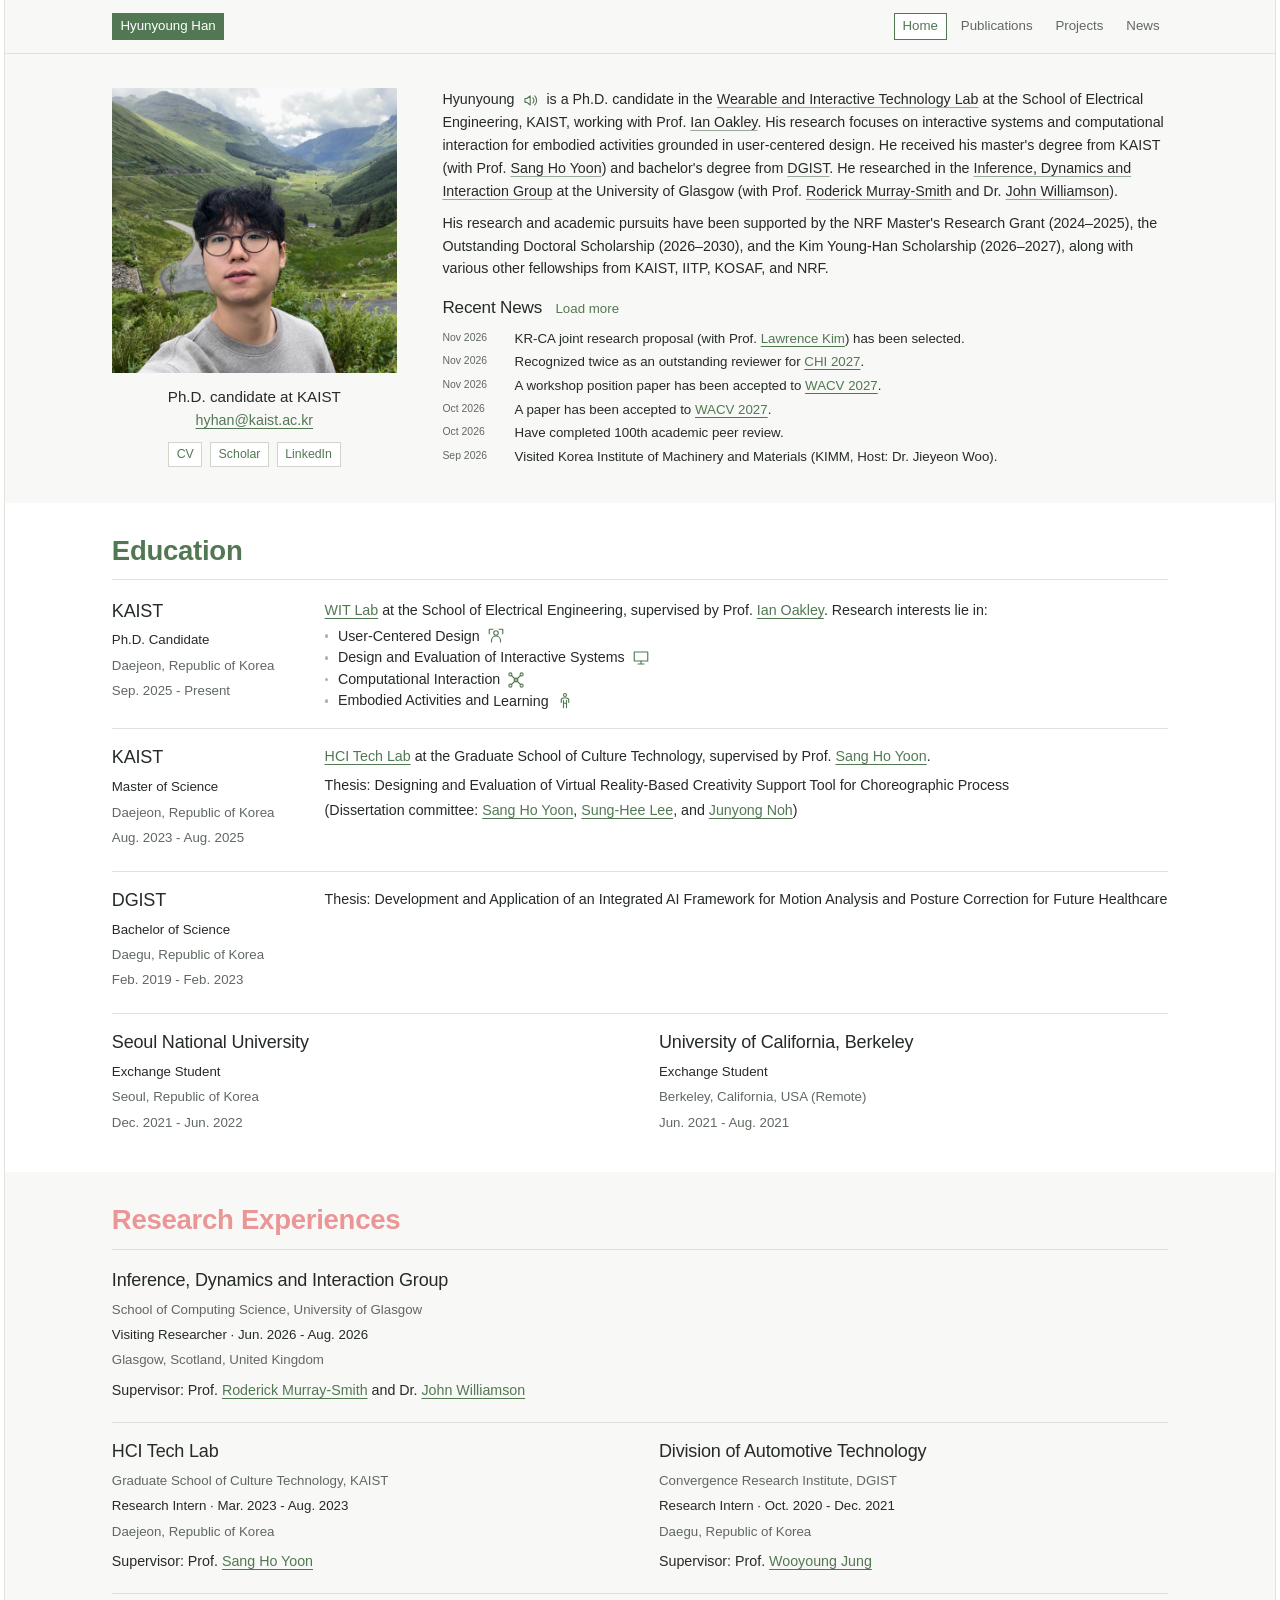
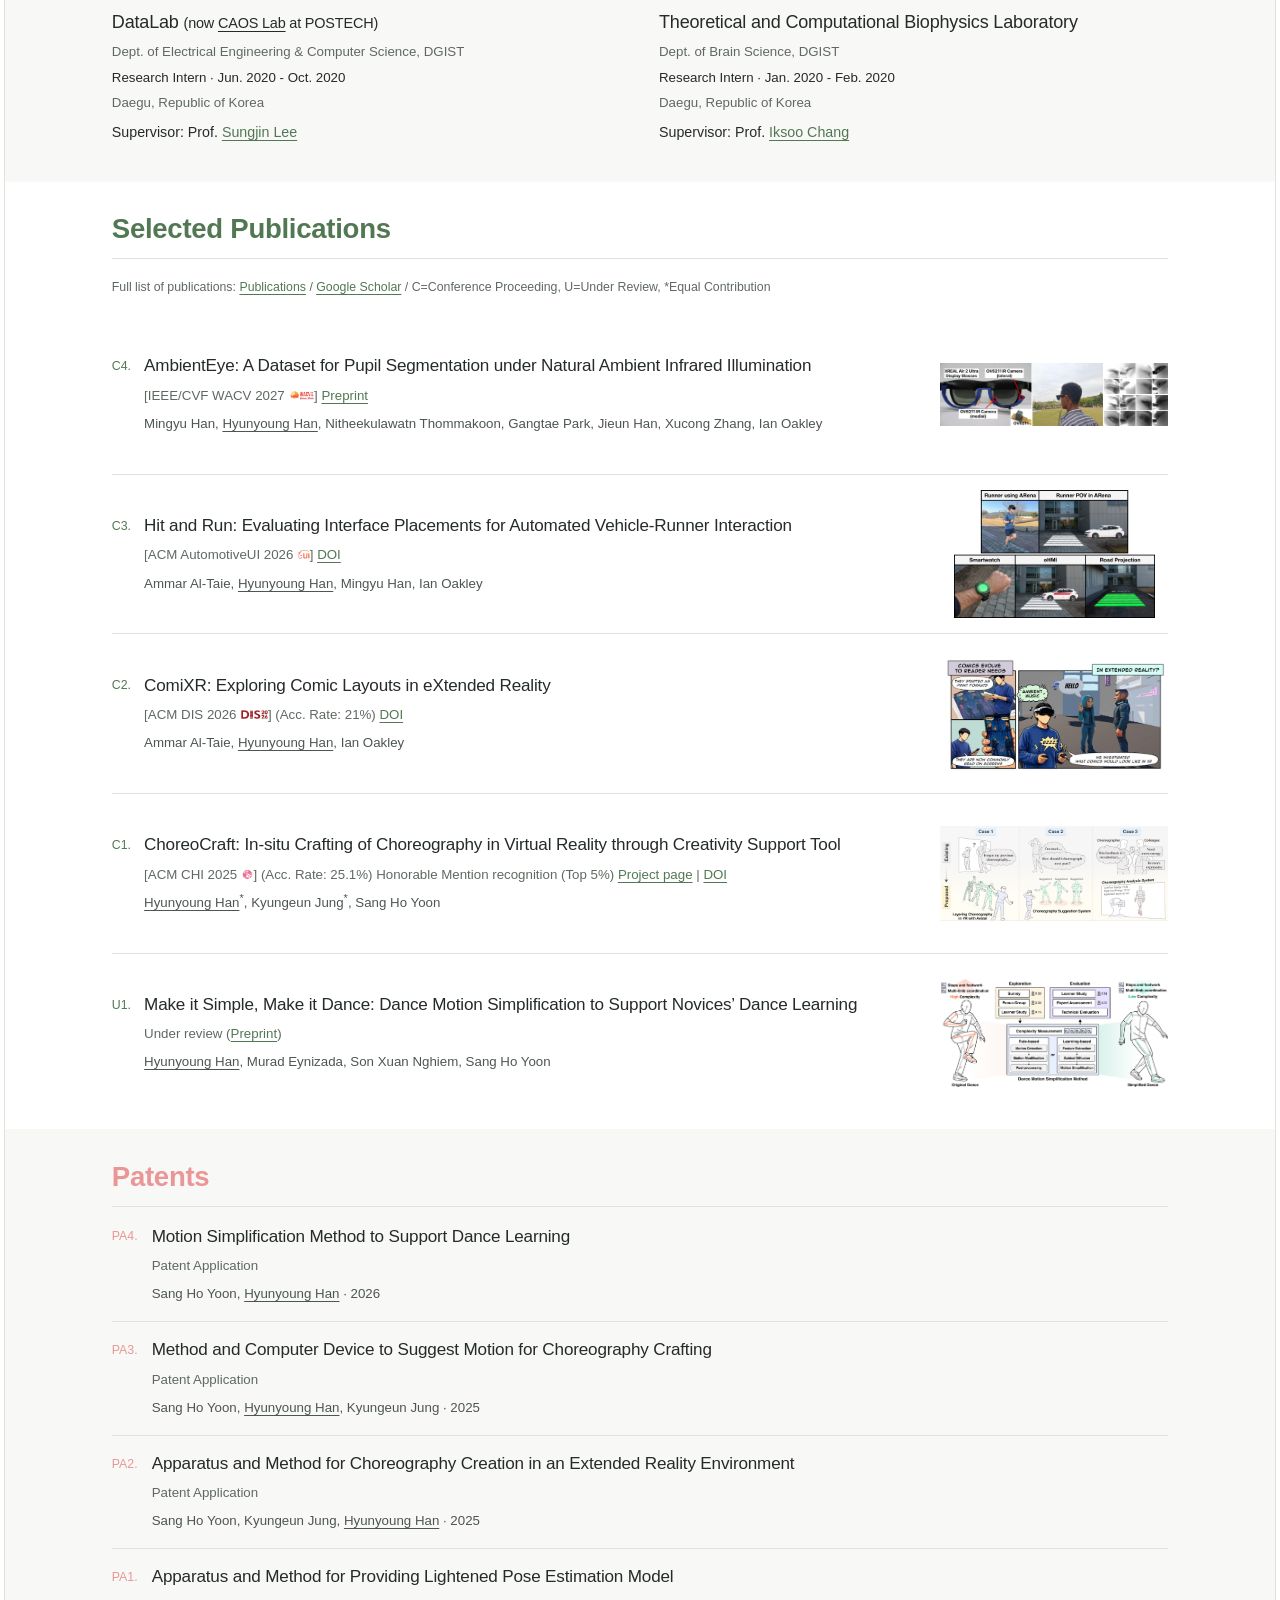
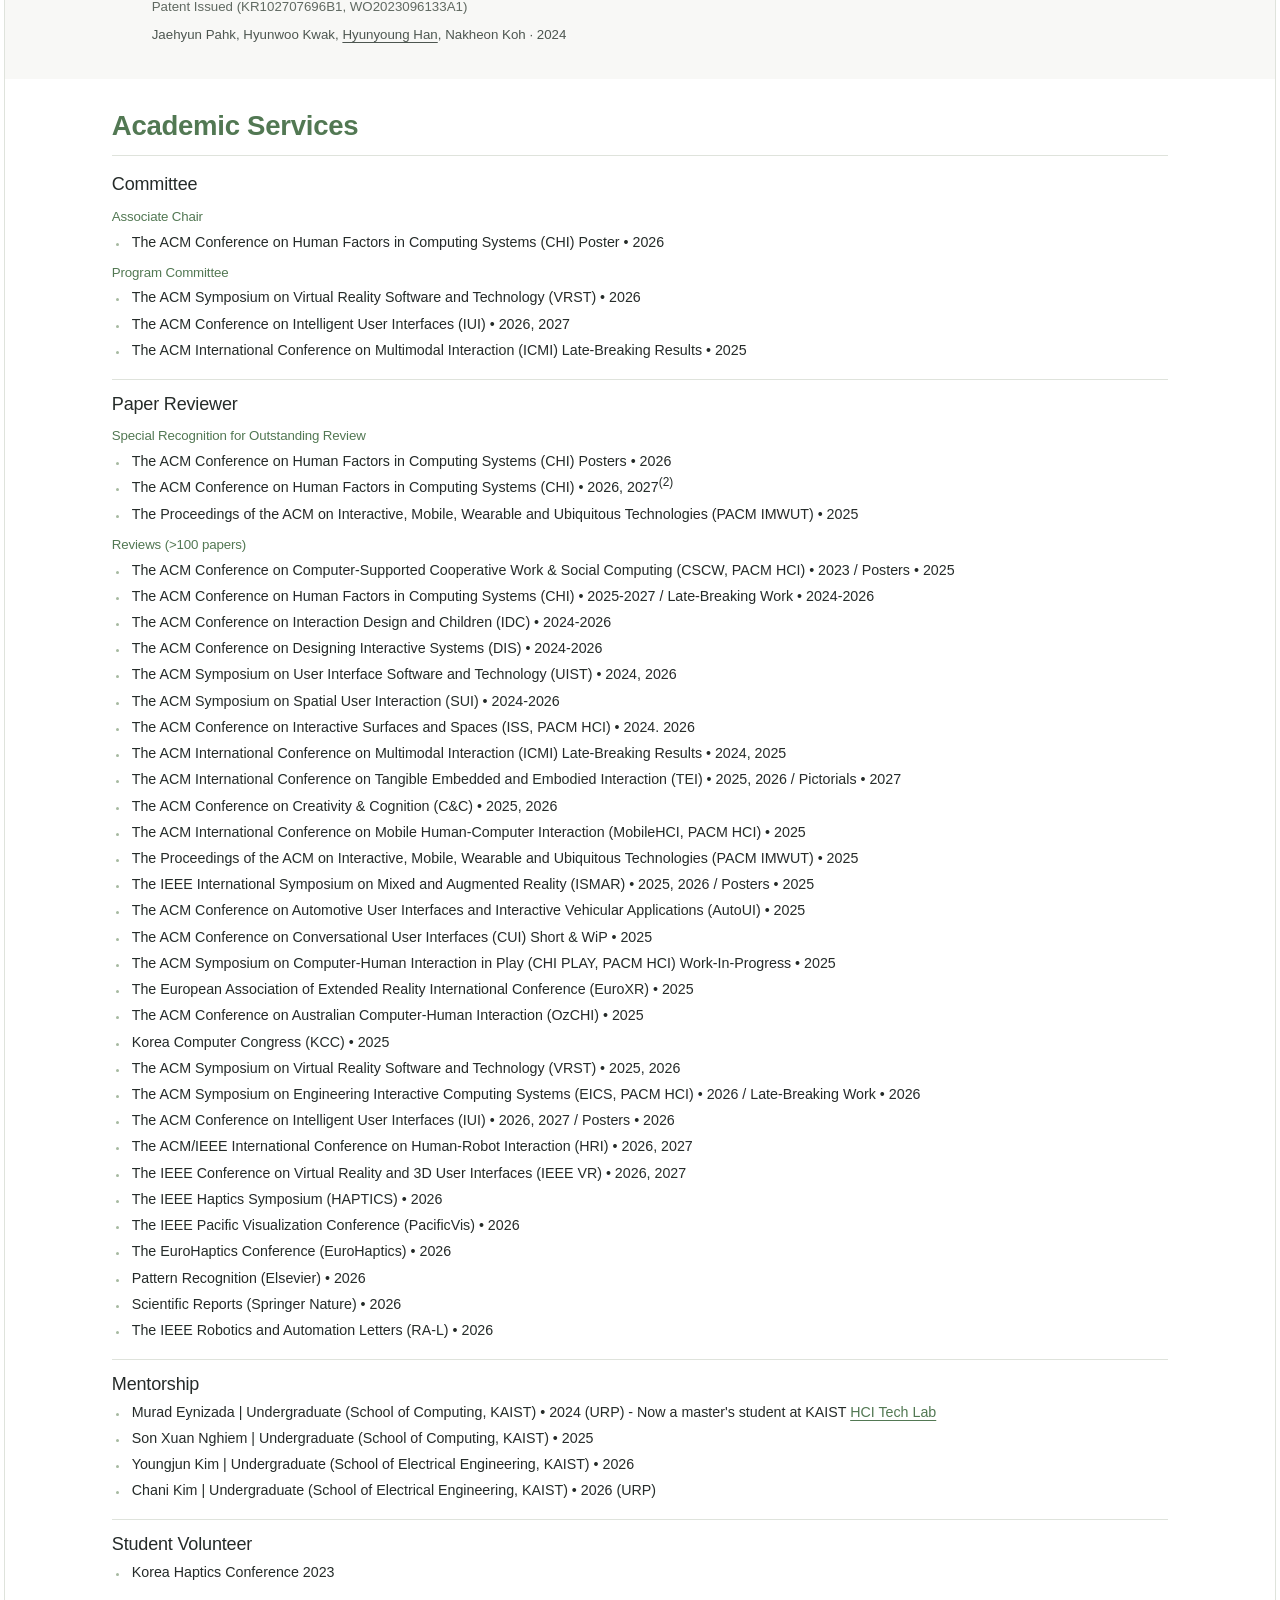
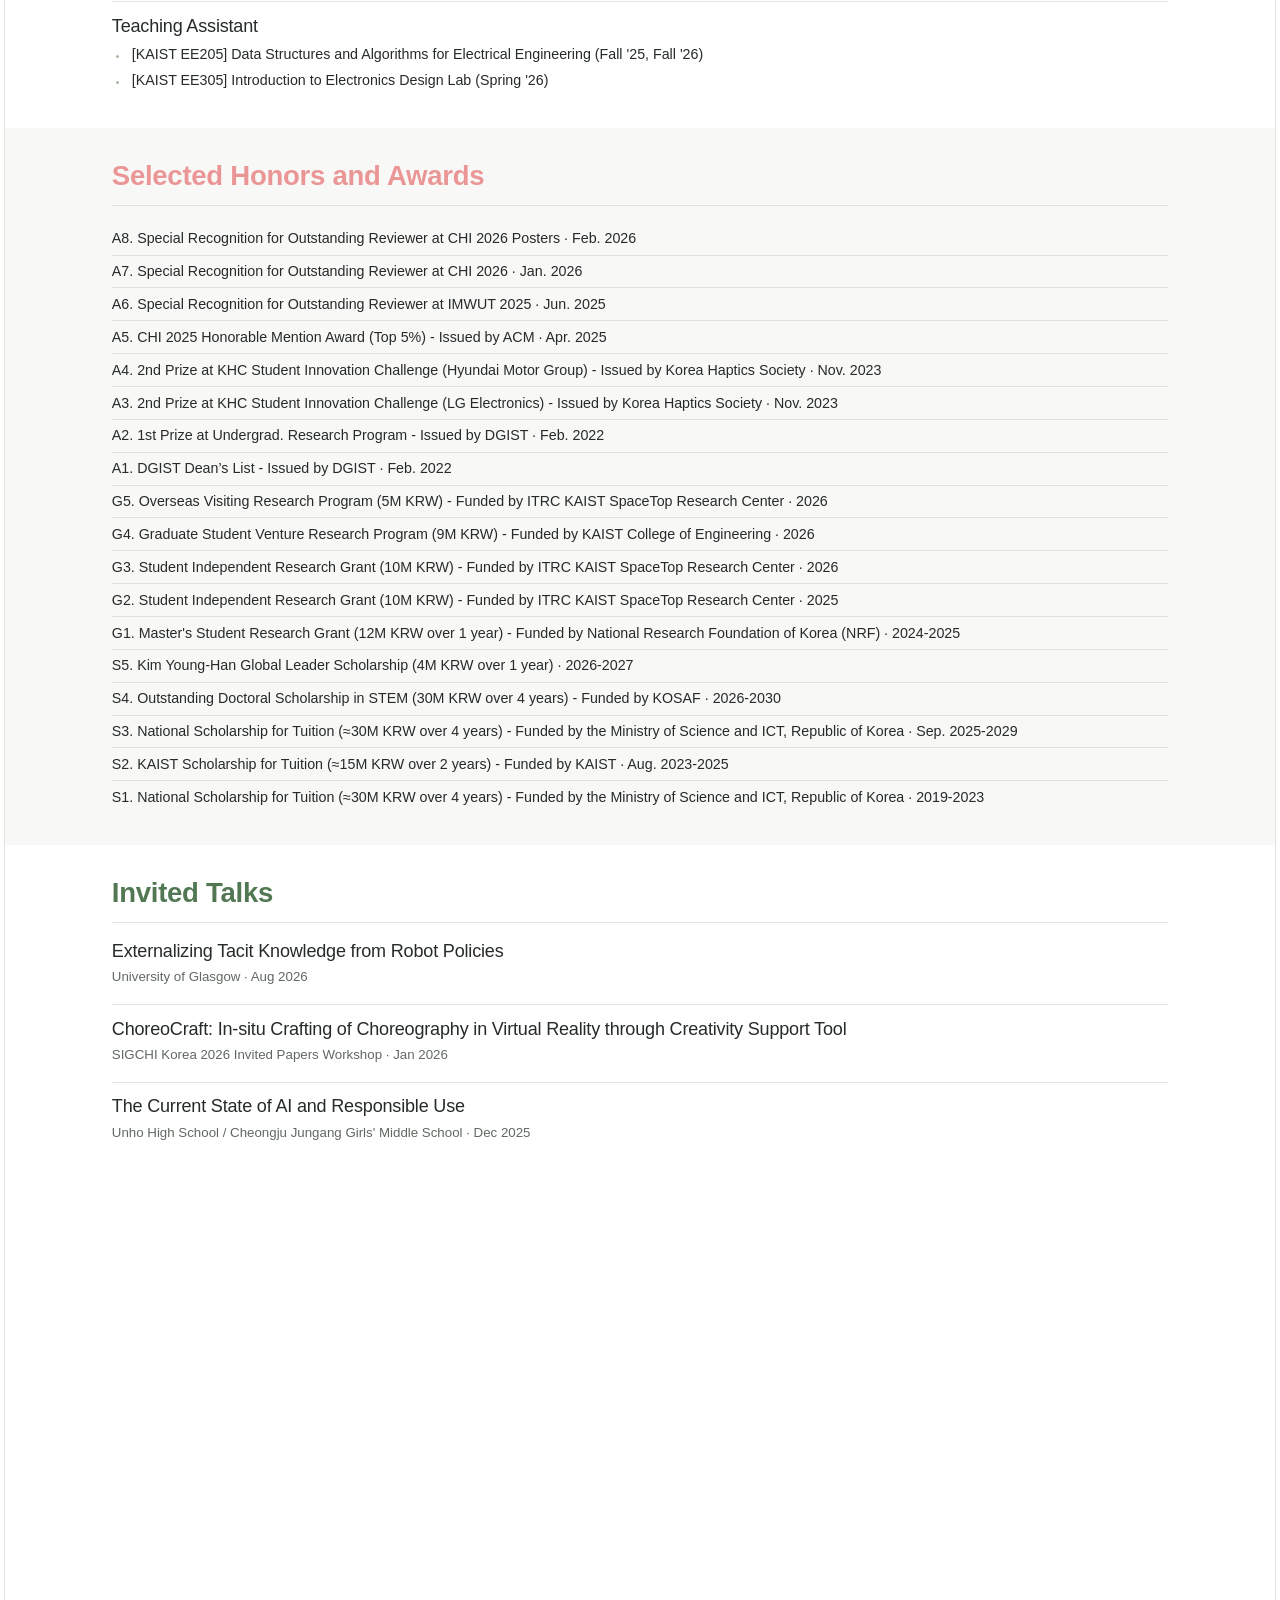
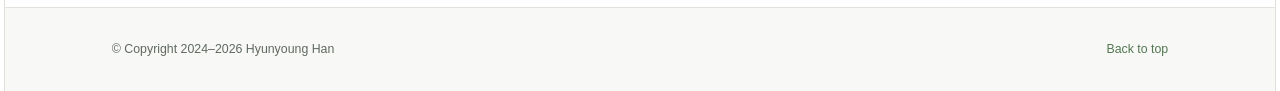
==== commit 09809345: "update" ====
--- a/index.html
+++ b/index.html
@@ -61,7 +61,7 @@
           </div>
           <ul class="news-list">
             <li><time datetime="2026-11">Nov 2026</time> <span>KR-CA joint research proposal (with Prof. <a href='https://www.lhkim.com/'>Lawrence Kim</a>) has been selected.</span></li>
-            <li><time datetime="2026-11">Nov 2026</time> <span>Recognized twice as an outstanding reviewer for<a href="https://chi2027.acm.org/"> CHI 2027</a>.</span></li>
+            <li><time datetime="2026-11">Nov 2026</time> <span>Recognized twice as an outstanding reviewer for <a href="https://chi2027.acm.org/">CHI 2027</a>.</span></li>
             <li><time datetime="2026-11">Nov 2026</time> <span>A workshop position paper has been accepted to <a href="https://wacv.thecvf.com/">WACV 2027</a>.</span></li>
             <li><time datetime="2026-10">Oct 2026</time> <span>A paper has been accepted to <a href="https://wacv.thecvf.com/">WACV 2027</a>.</span></li>
             <li><time datetime="2026-10">Oct 2026</time> <span>Have completed 100th academic peer review.</span></li>
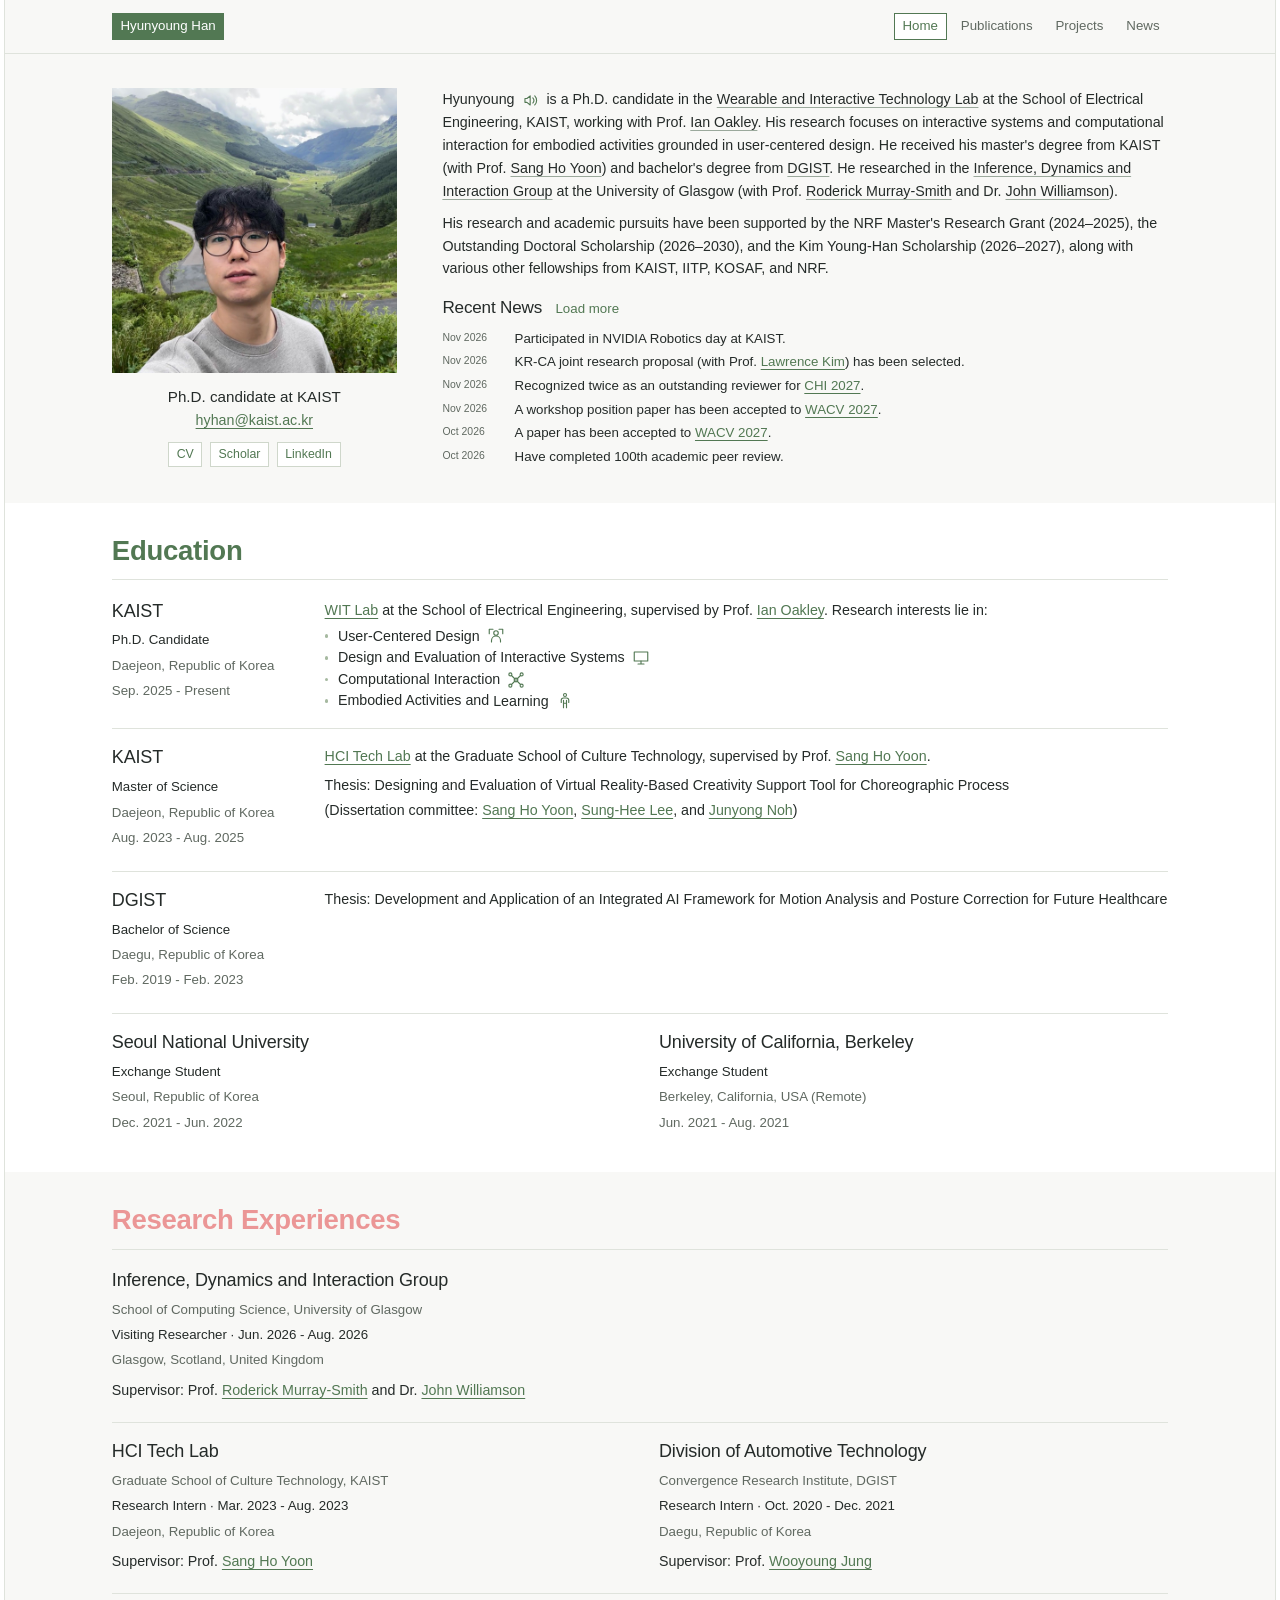
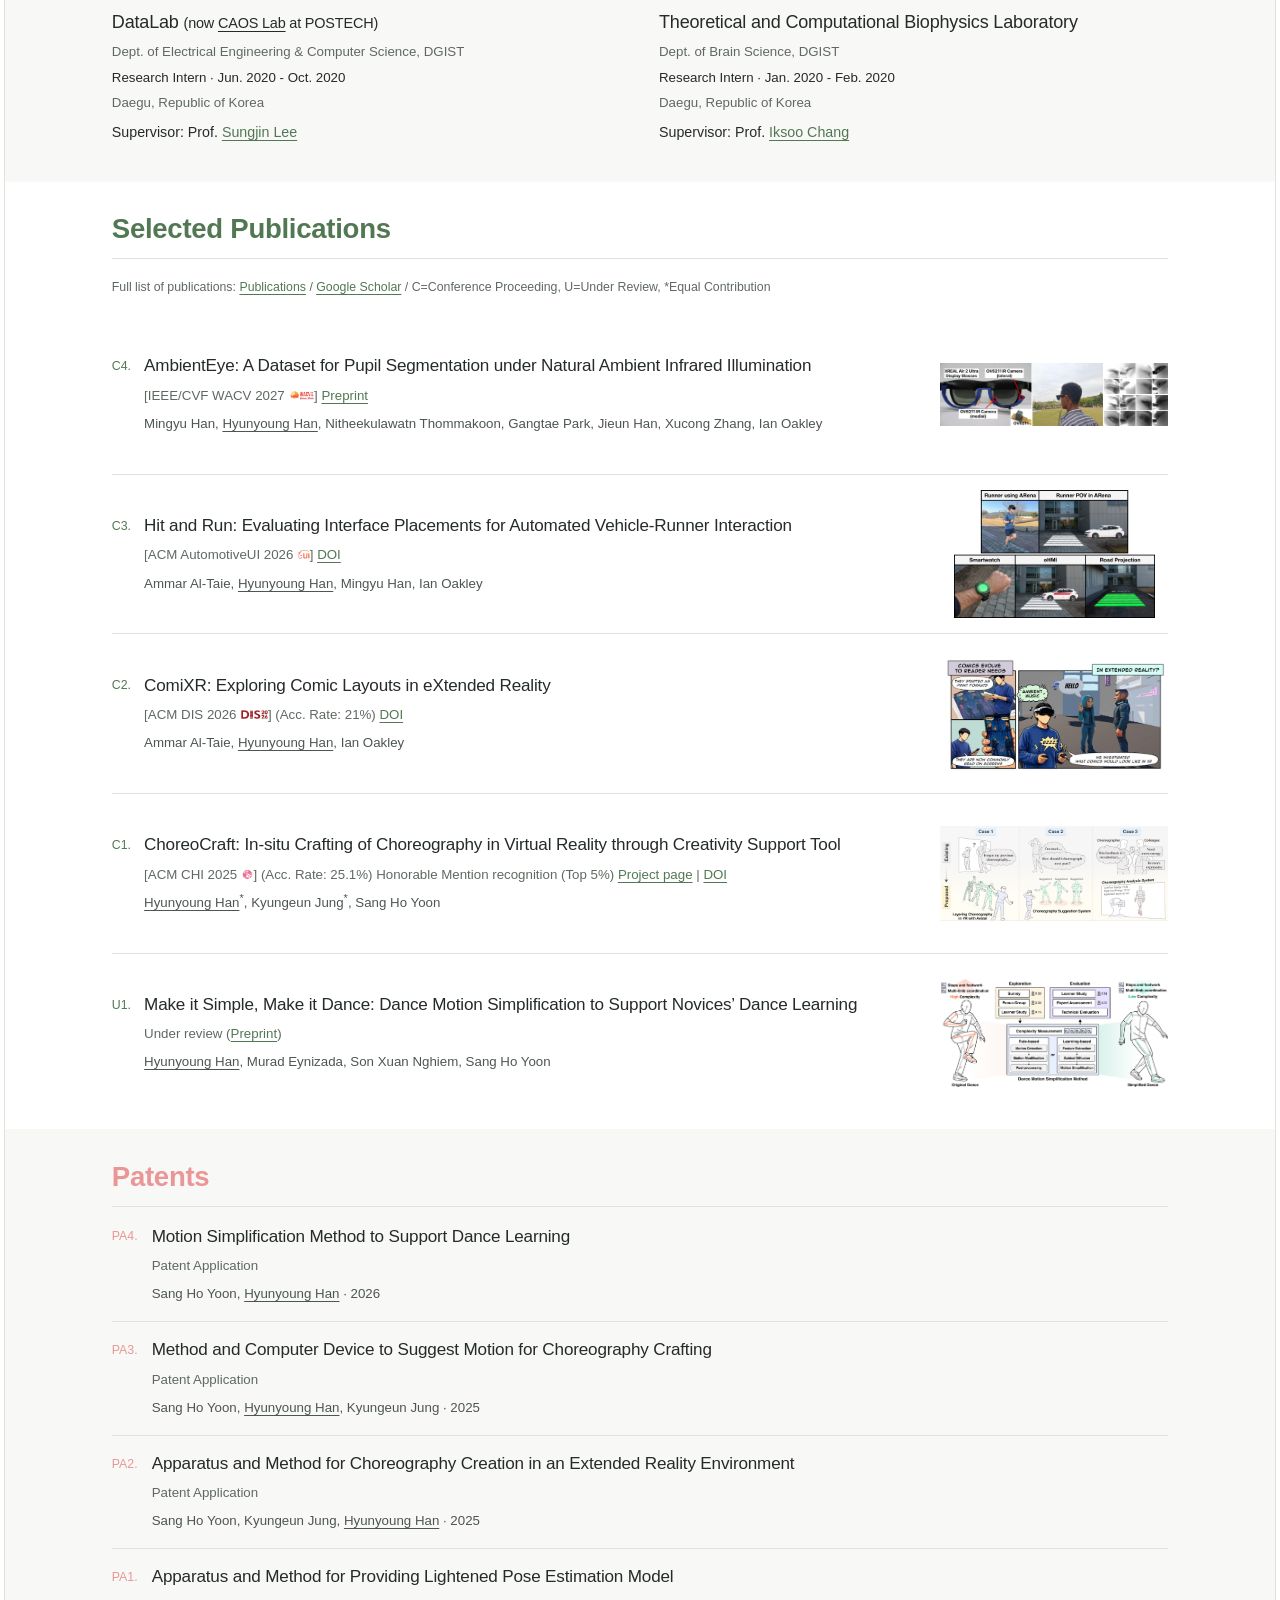
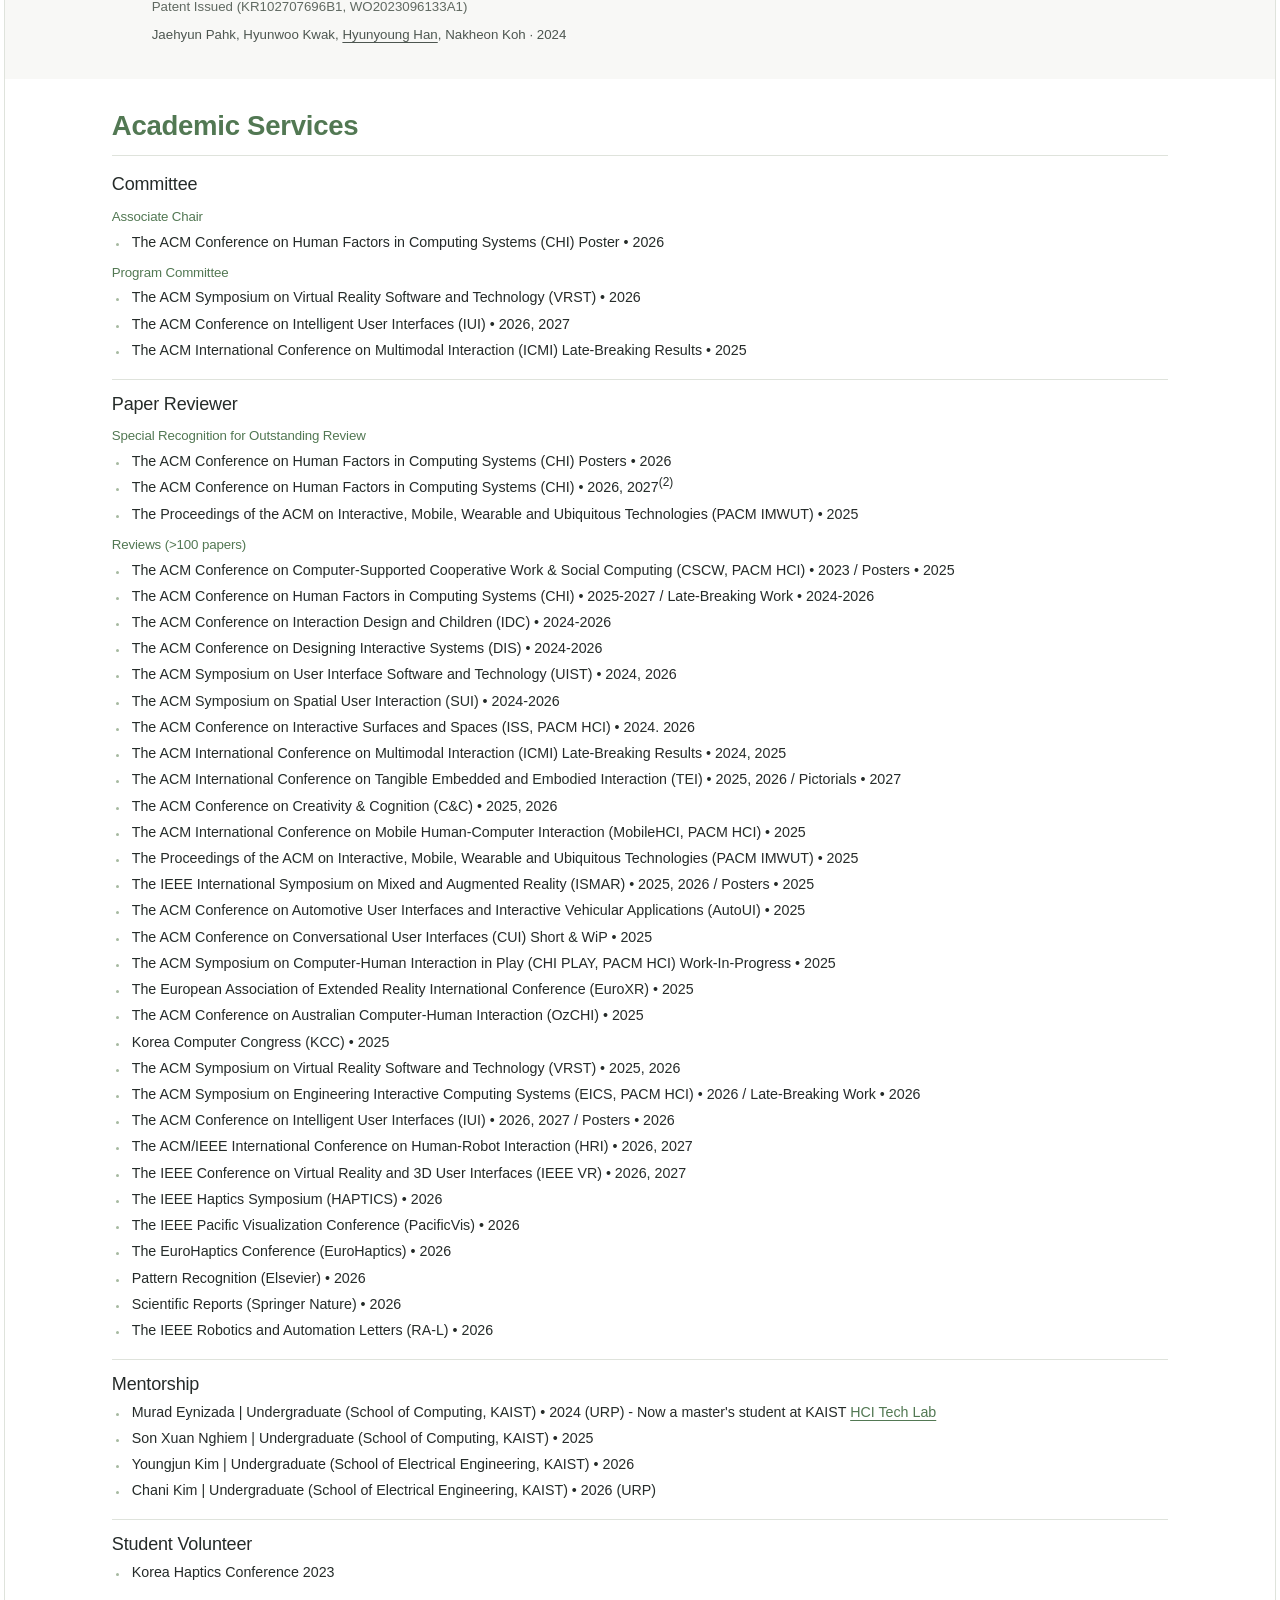
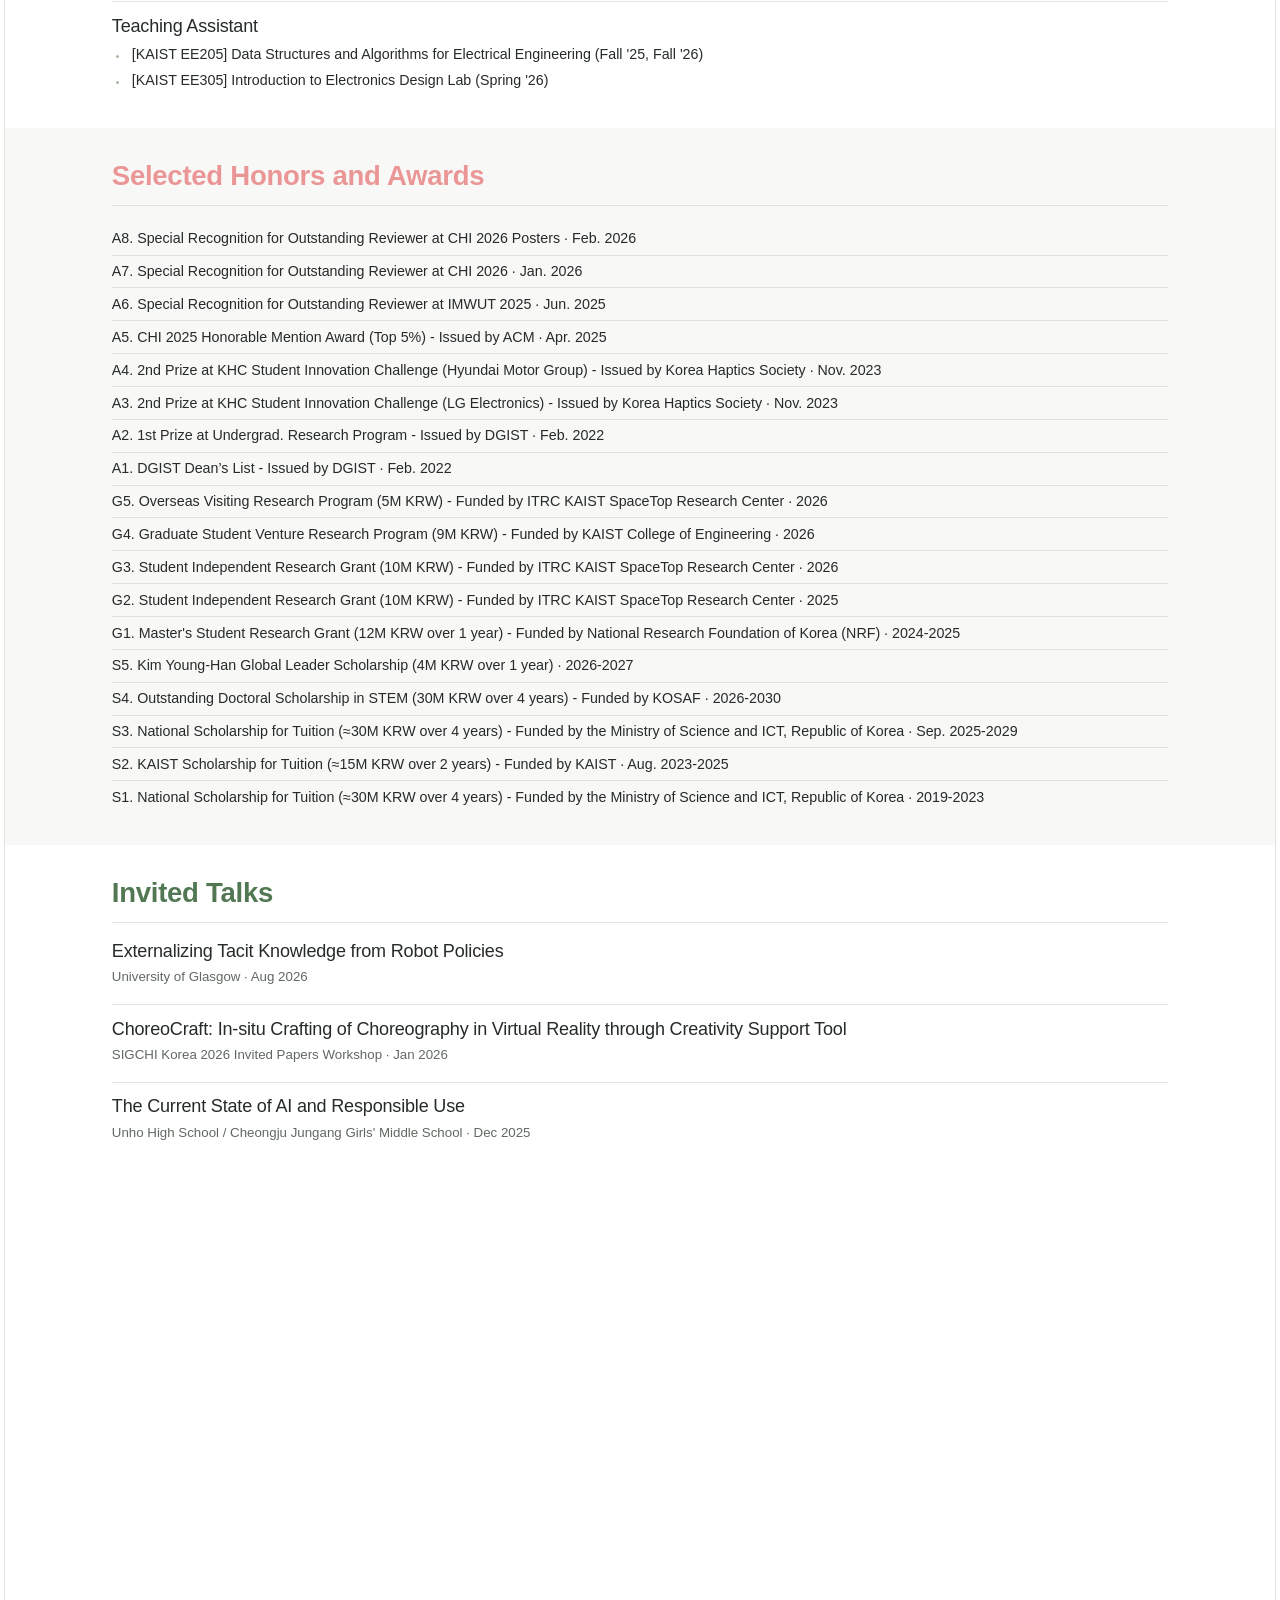
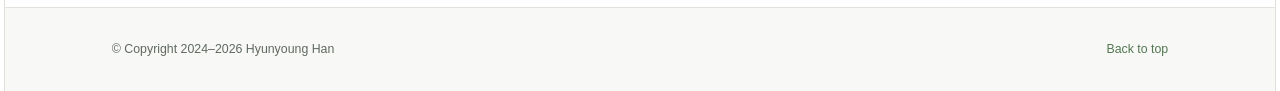
==== commit 92e7c1c3: "update" ====
--- a/index.html
+++ b/index.html
@@ -60,12 +60,12 @@
             <a class="news-more" href="news.html">Load more</a>
           </div>
           <ul class="news-list">
+            <li><time datetime="2026-11">Nov 2026</time> <span>Participated in NVIDIA Robotics day at KAIST.</span></li>
             <li><time datetime="2026-11">Nov 2026</time> <span>KR-CA joint research proposal (with Prof. <a href='https://www.lhkim.com/'>Lawrence Kim</a>) has been selected.</span></li>
             <li><time datetime="2026-11">Nov 2026</time> <span>Recognized twice as an outstanding reviewer for <a href="https://chi2027.acm.org/">CHI 2027</a>.</span></li>
             <li><time datetime="2026-11">Nov 2026</time> <span>A workshop position paper has been accepted to <a href="https://wacv.thecvf.com/">WACV 2027</a>.</span></li>
             <li><time datetime="2026-10">Oct 2026</time> <span>A paper has been accepted to <a href="https://wacv.thecvf.com/">WACV 2027</a>.</span></li>
             <li><time datetime="2026-10">Oct 2026</time> <span>Have completed 100th academic peer review.</span></li>
-            <li><time datetime="2026-09">Sep 2026</time> <span>Visited Korea Institute of Machinery and Materials (KIMM, Host: Dr. Jieyeon Woo).</span></li>
           </ul>
         </section>
       </div>
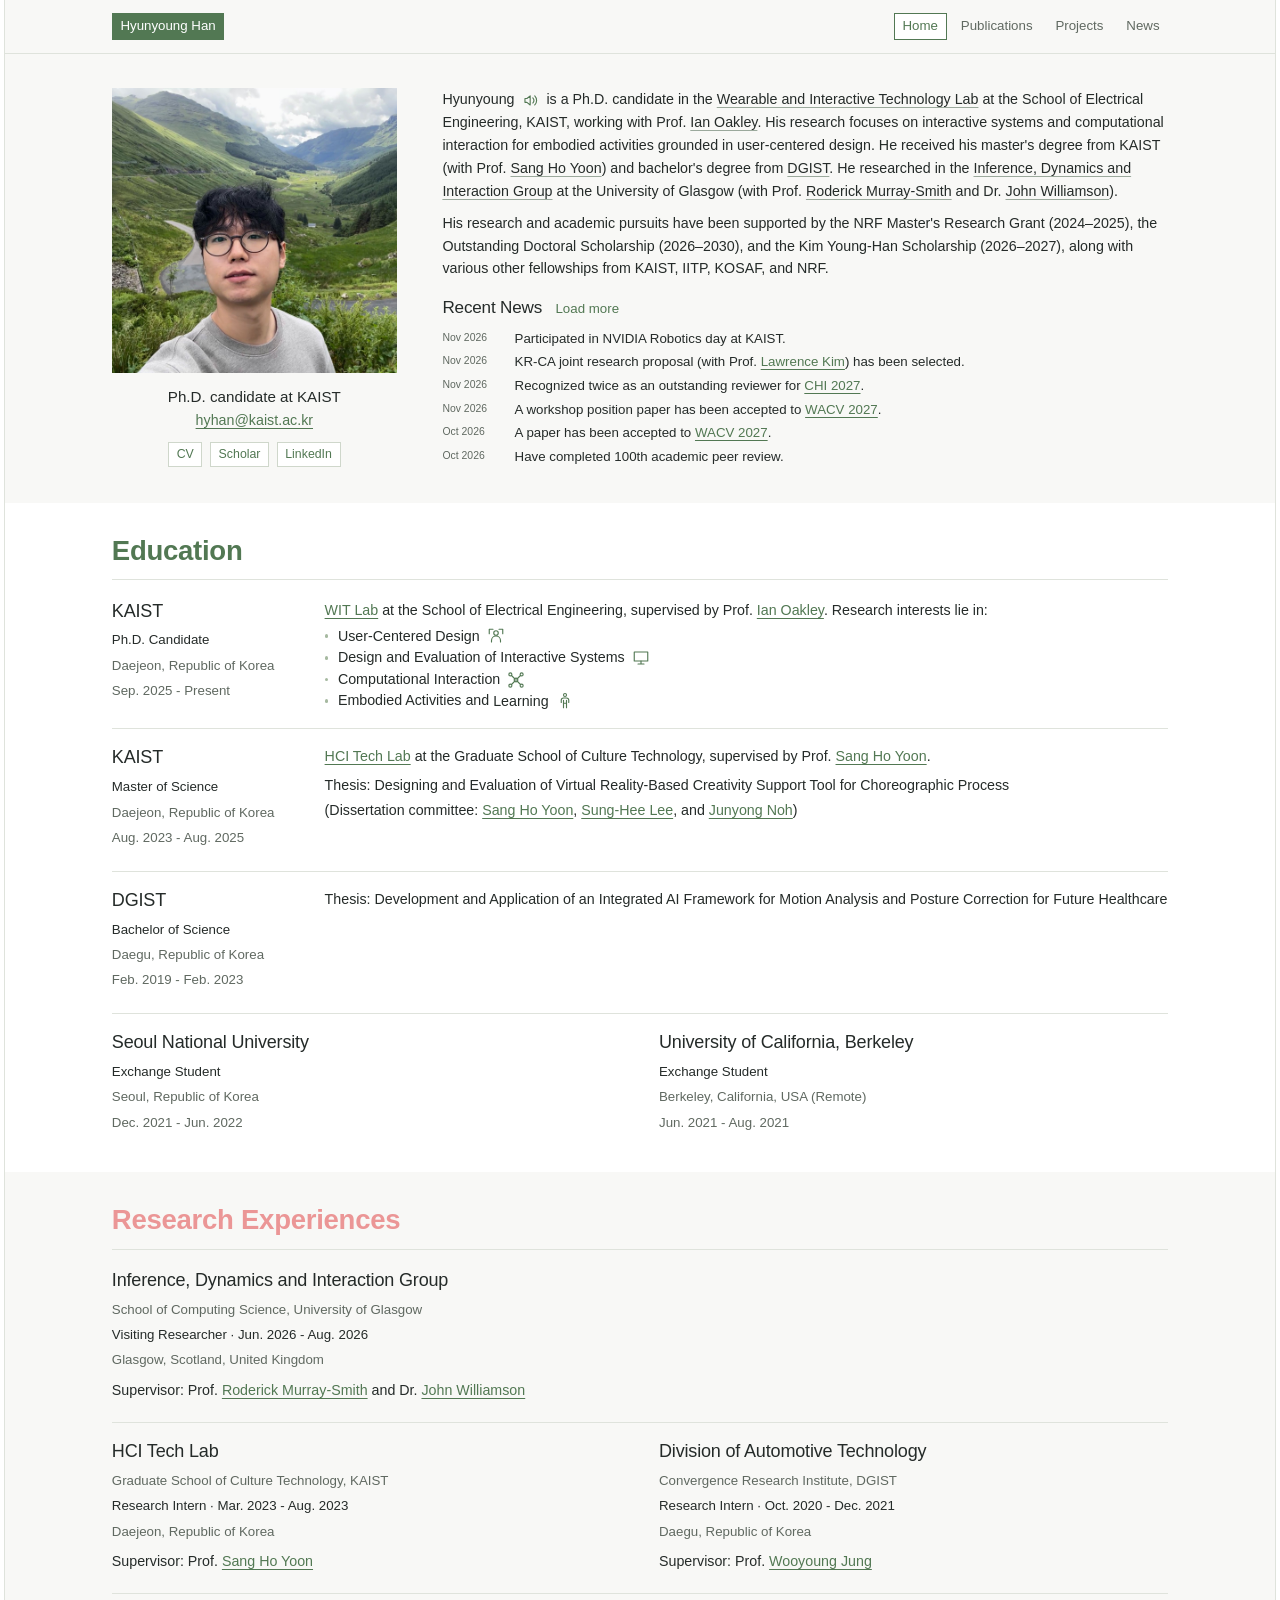
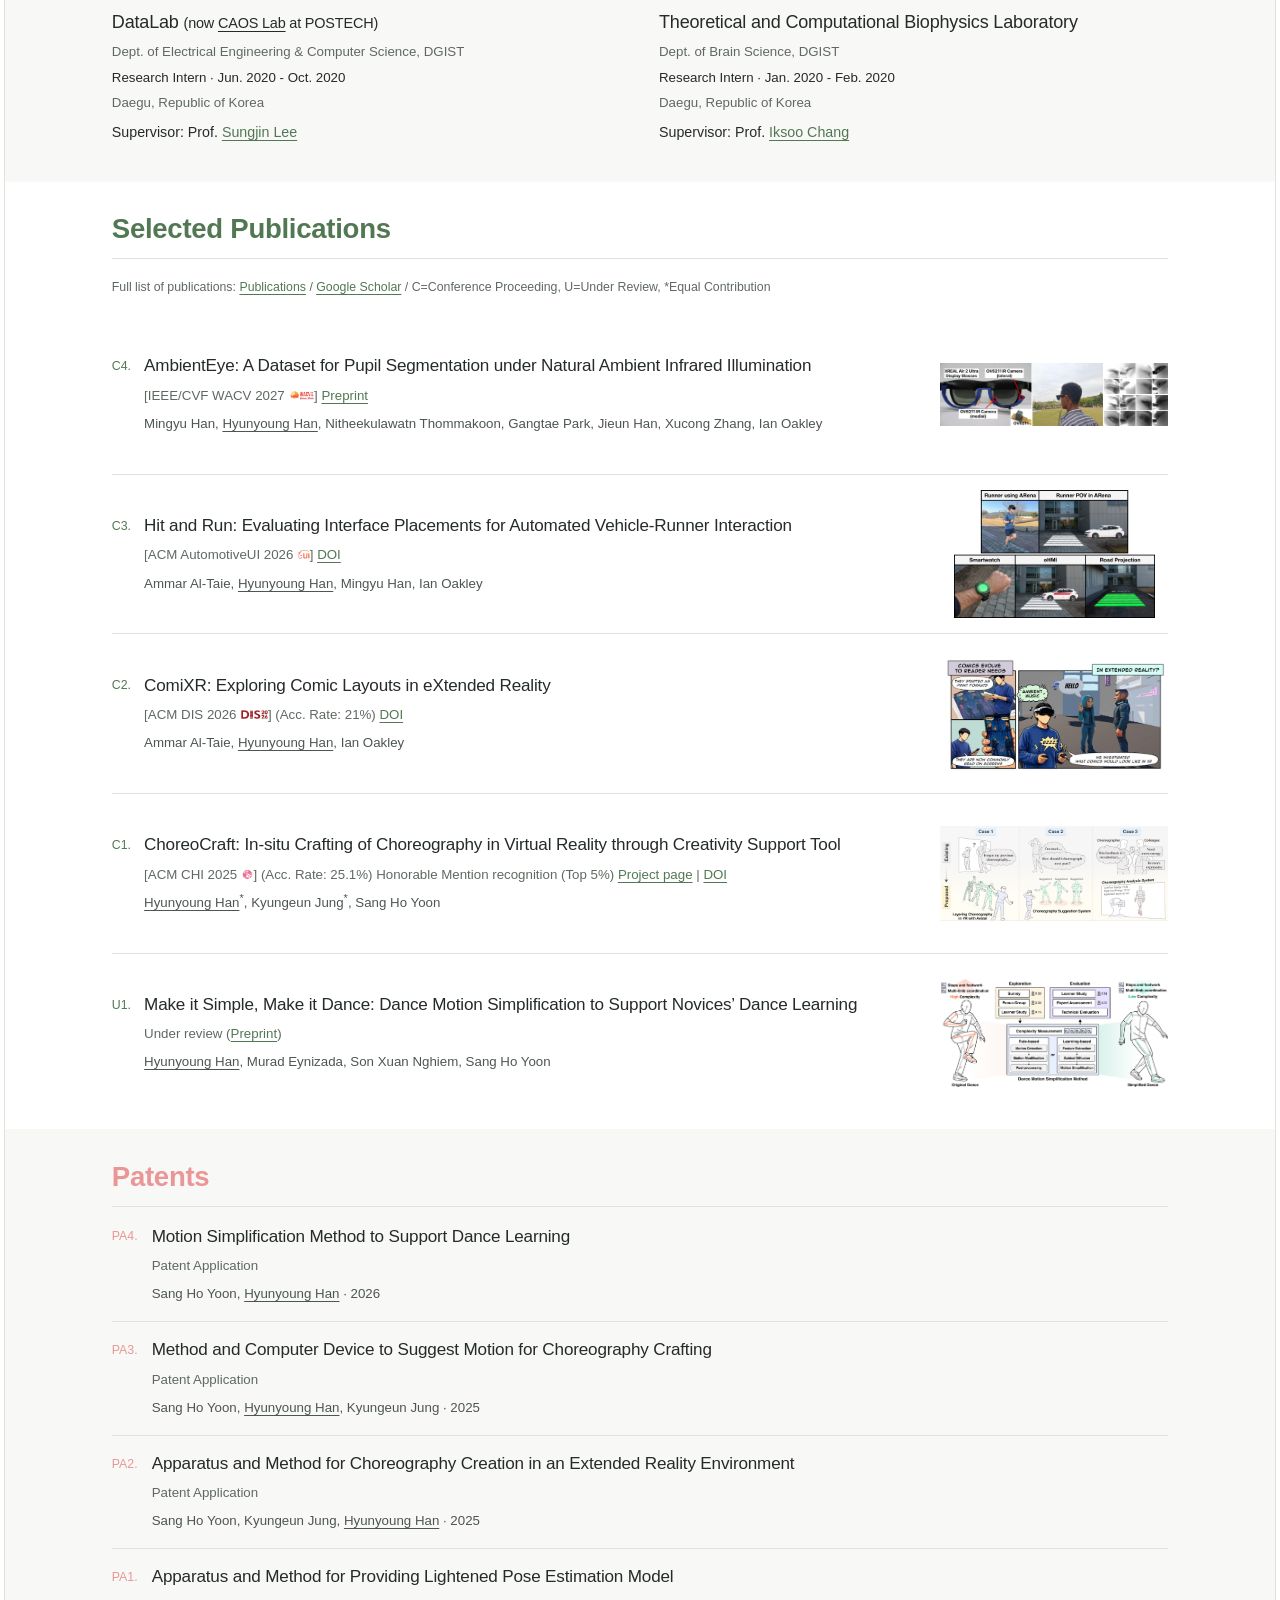
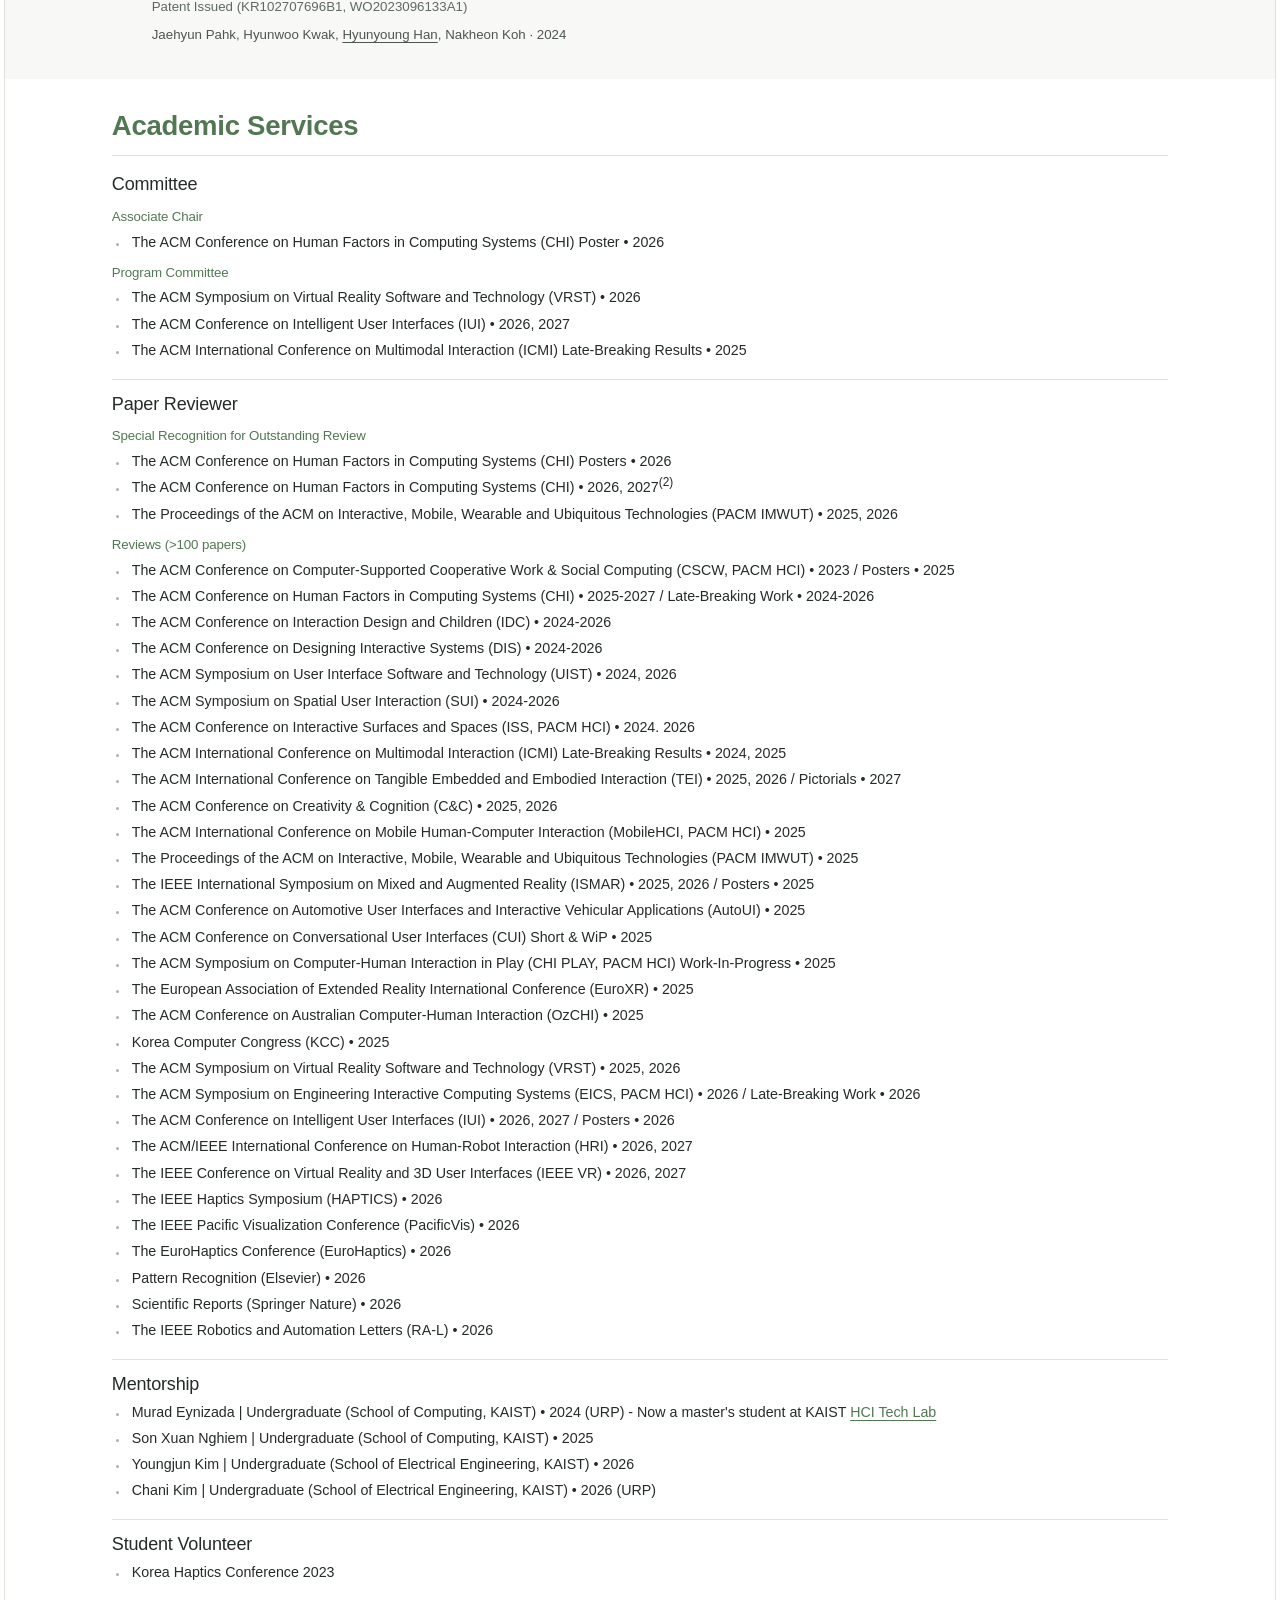
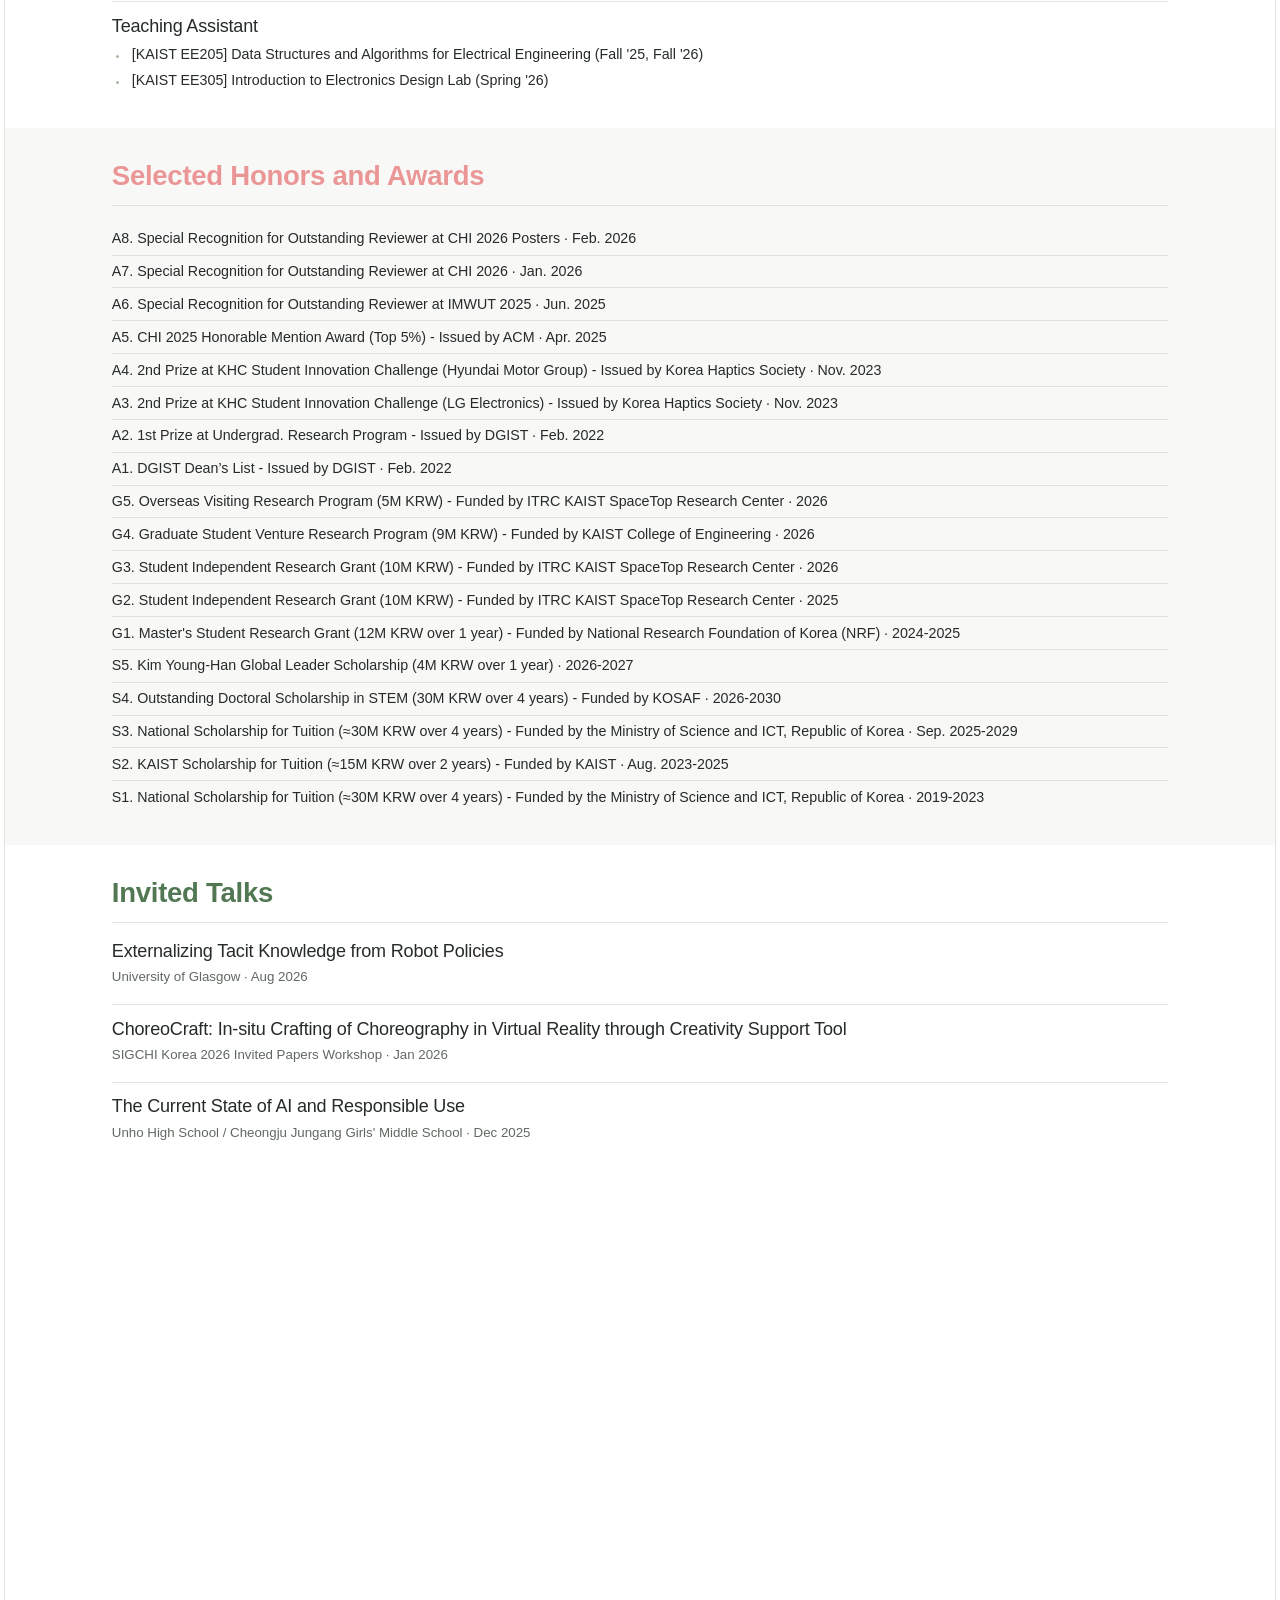
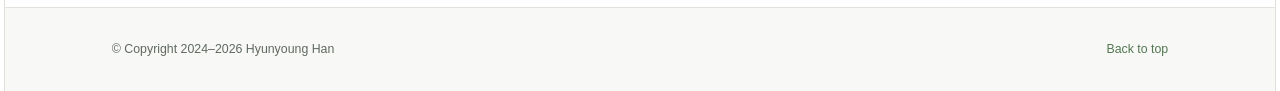
==== commit 9c16536b: "update" ====
--- a/index.html
+++ b/index.html
@@ -293,7 +293,7 @@
 <div class="service-group"><h3 class="entry-title">Paper Reviewer</h3><h4 class="service-subheading">Special Recognition for Outstanding Review</h4><ul class="compact-list">
 <li>The ACM Conference on Human Factors in Computing Systems (<strong>CHI</strong>) Posters • 2026</li>
 <li>The ACM Conference on Human Factors in Computing Systems (<strong>CHI</strong>) • 2026, 2027<sup>(2)</sup></li>
-<li>The Proceedings of the ACM on Interactive, Mobile, Wearable and Ubiquitous Technologies (<strong>PACM</strong> <strong>IMWUT</strong>) • 2025</li>
+<li>The Proceedings of the ACM on Interactive, Mobile, Wearable and Ubiquitous Technologies (<strong>PACM</strong> <strong>IMWUT</strong>) • 2025, 2026</li>
 </ul><h4 class="service-subheading">Reviews (&gt;100 papers)</h4><ul class="compact-list">
 <li>The ACM Conference on Computer-Supported Cooperative Work &amp; Social Computing (<strong>CSCW, PACM HCI</strong>) • 2023 / Posters • 2025</li>
 <li>The ACM Conference on Human Factors in Computing Systems (<strong>CHI</strong>) • 2025-2027 / Late-Breaking Work • 2024-2026</li>
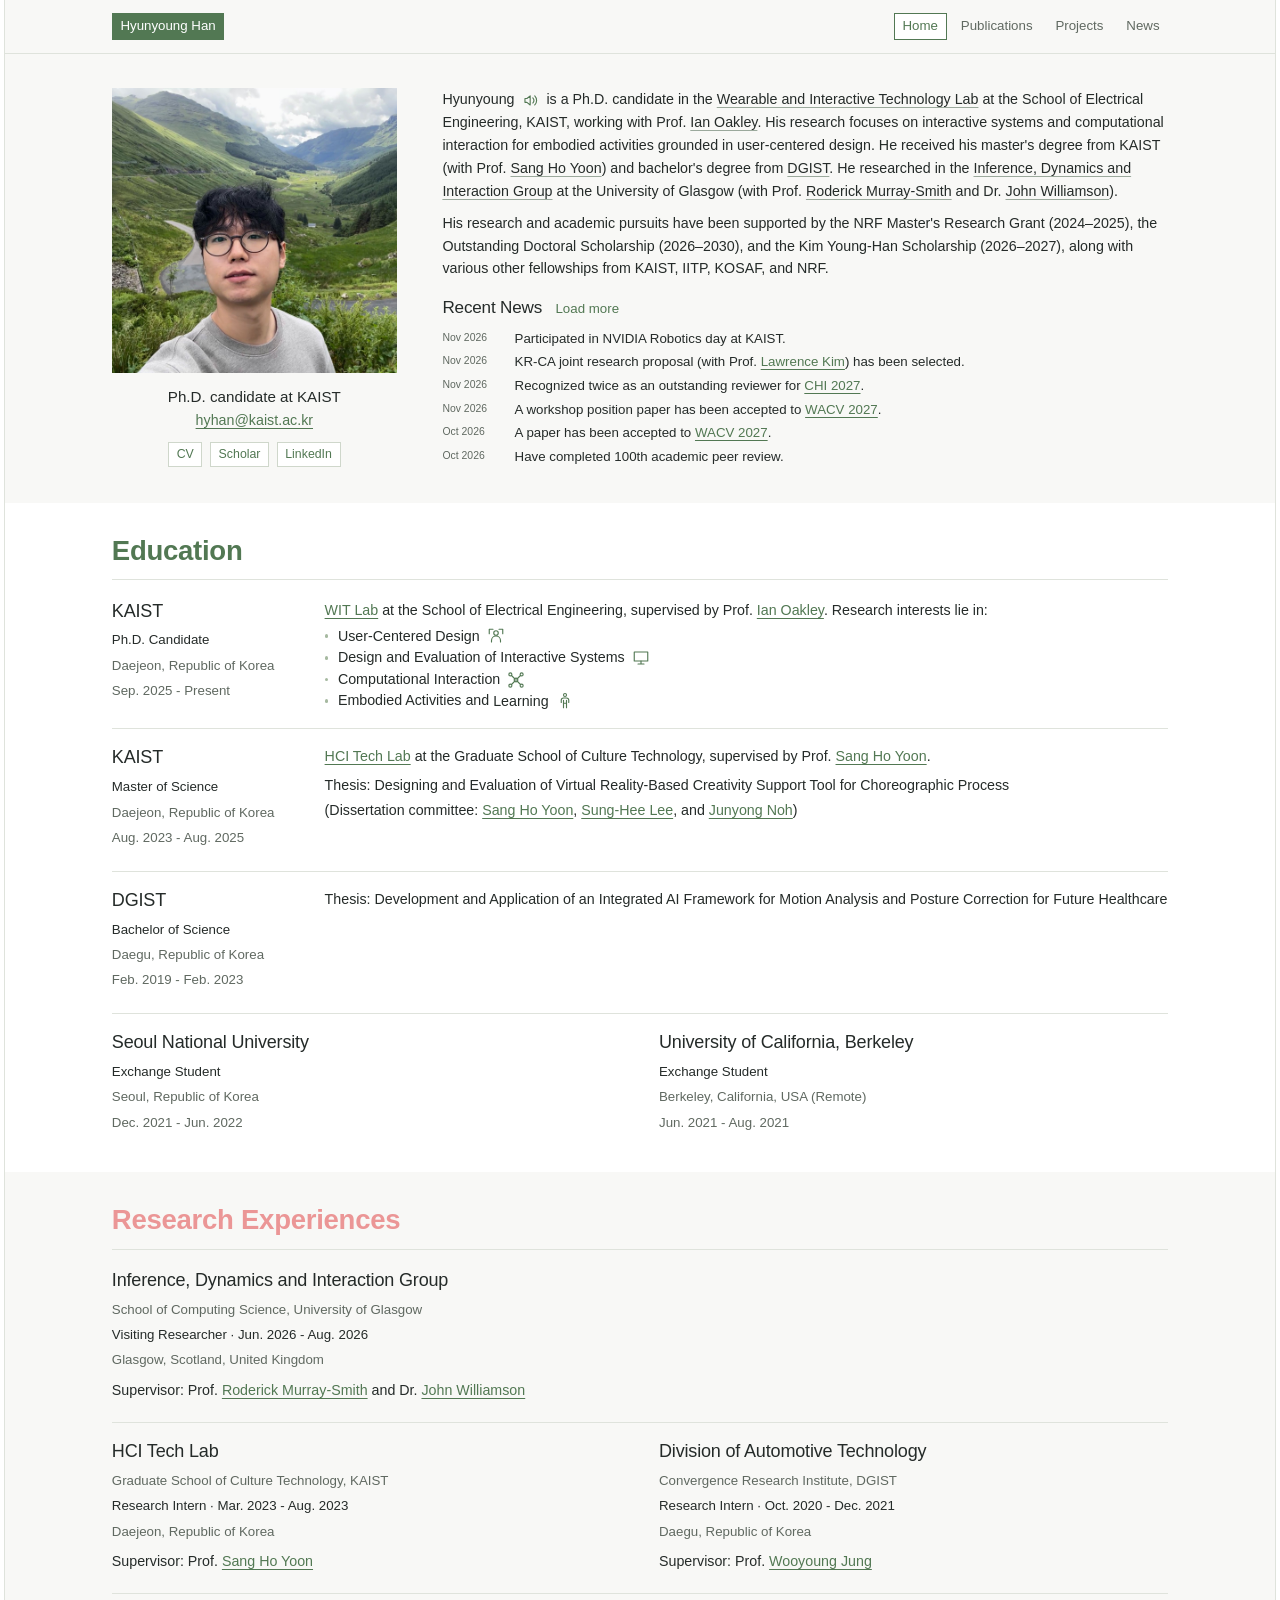
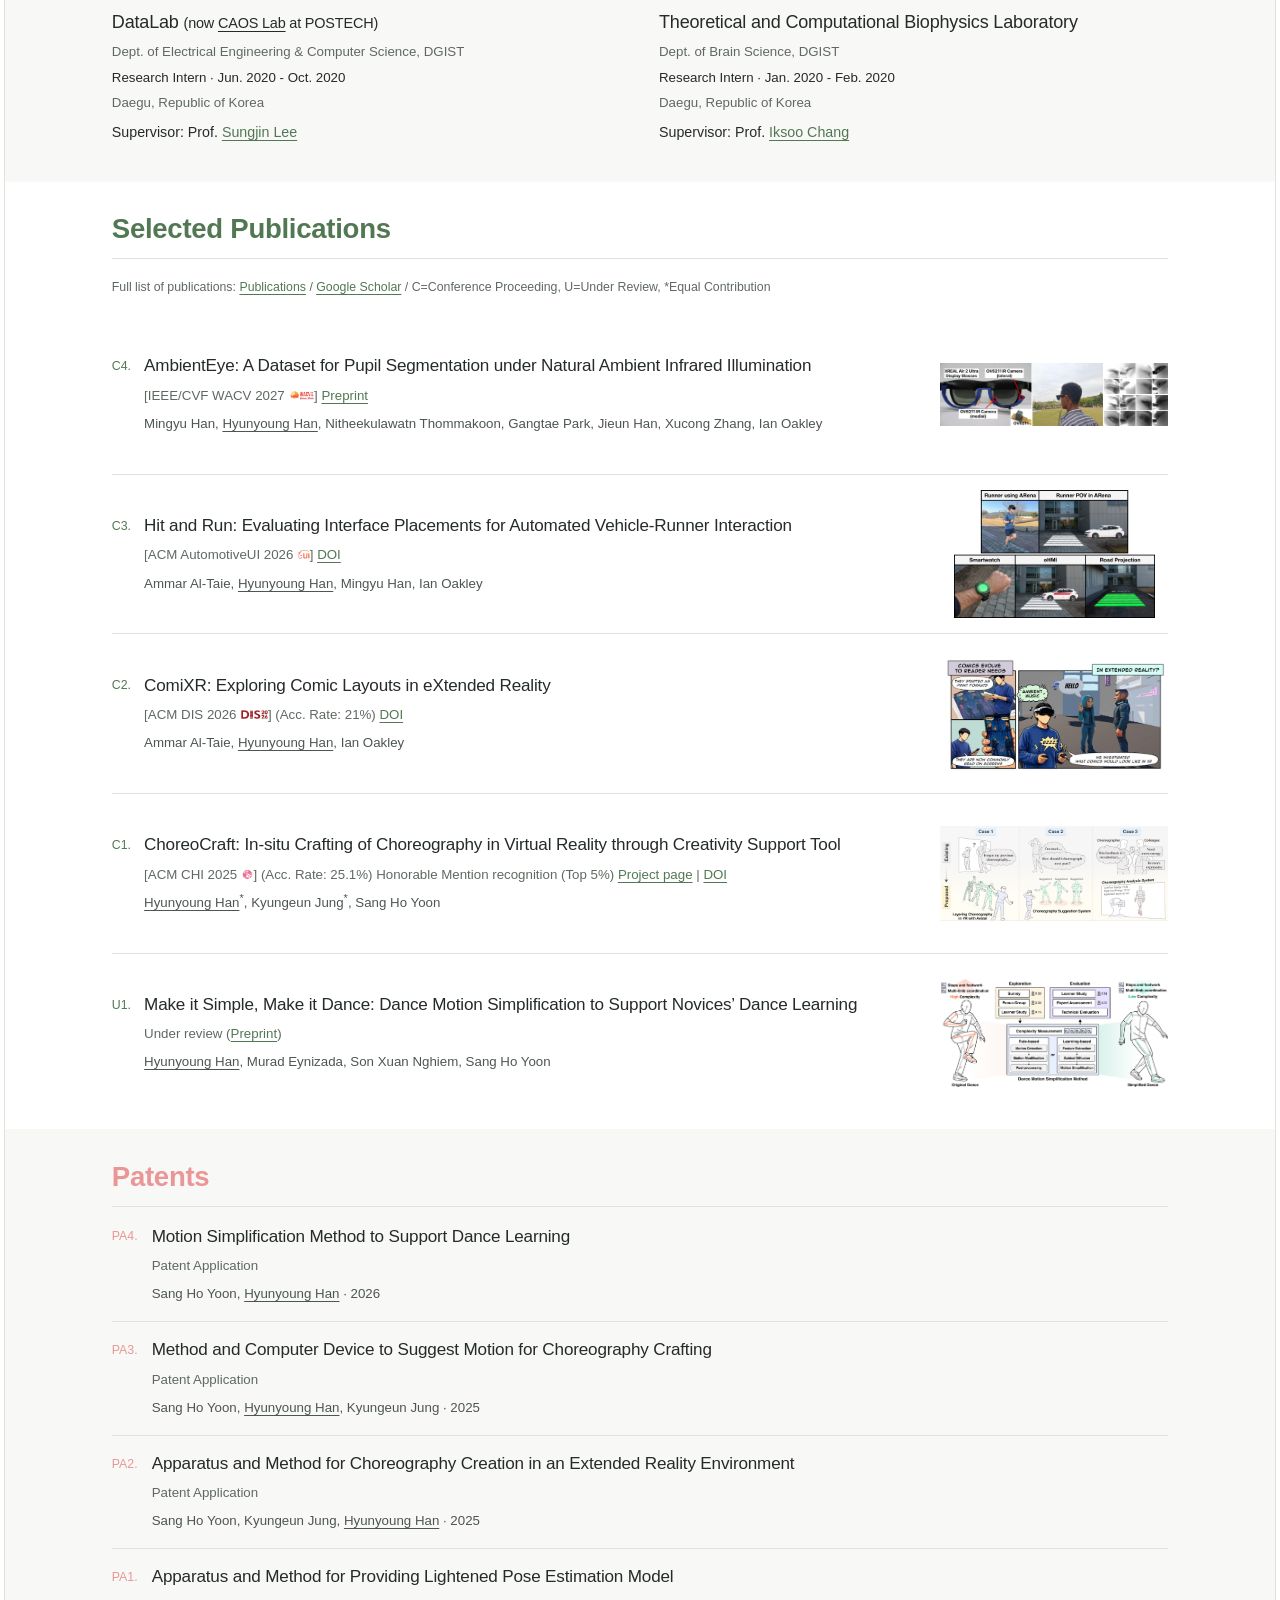
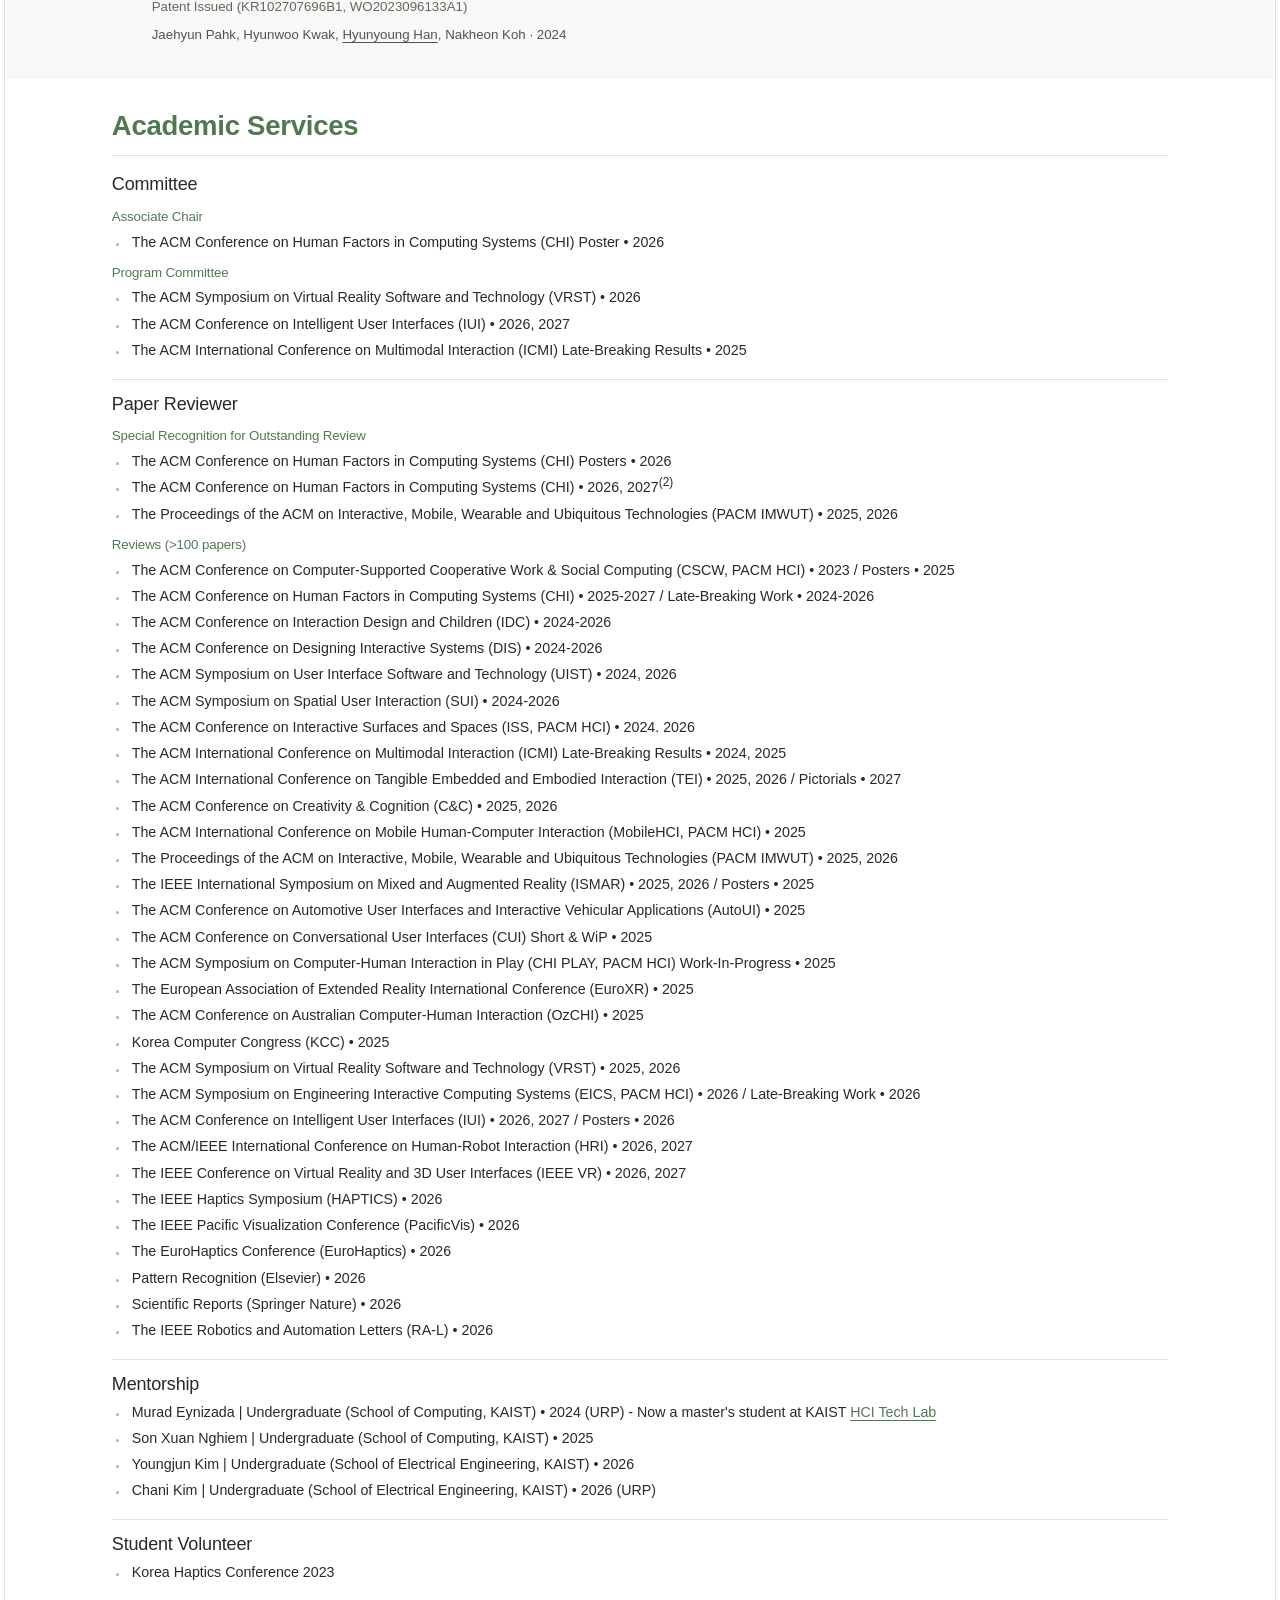
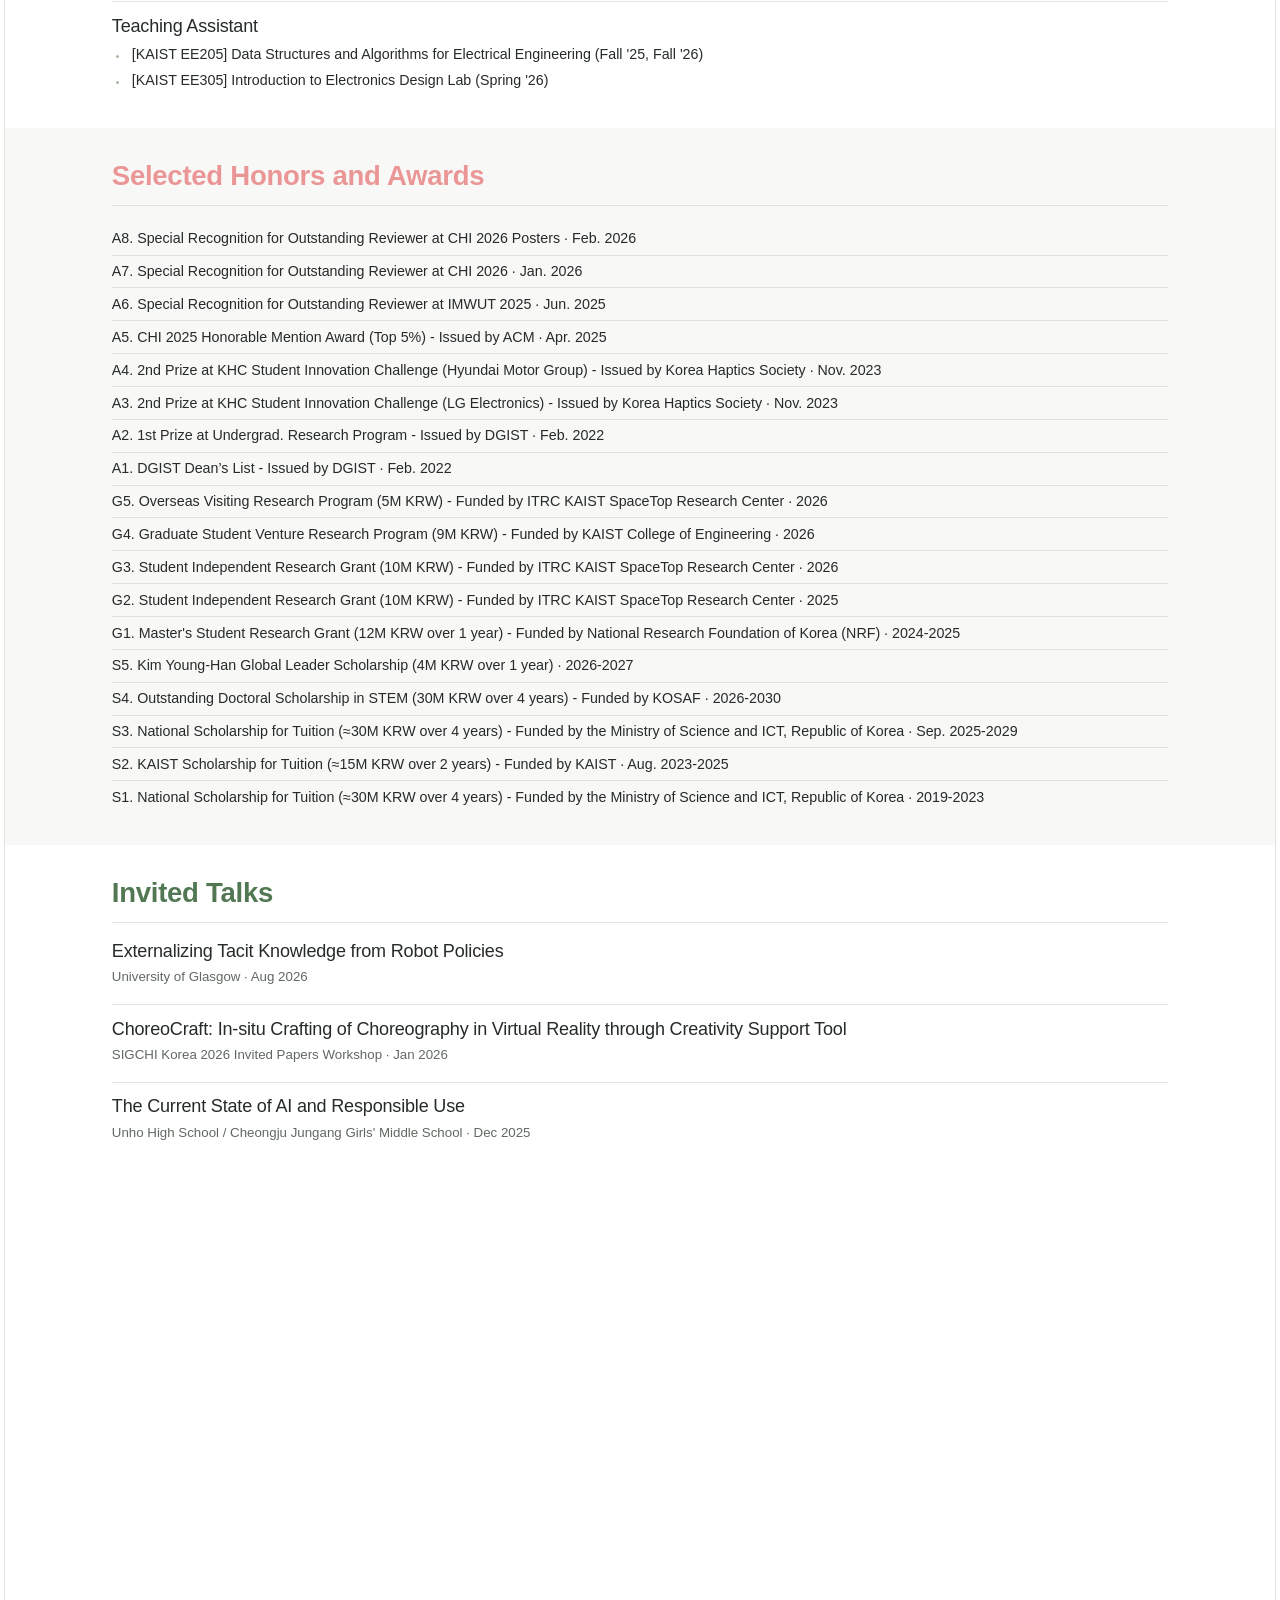
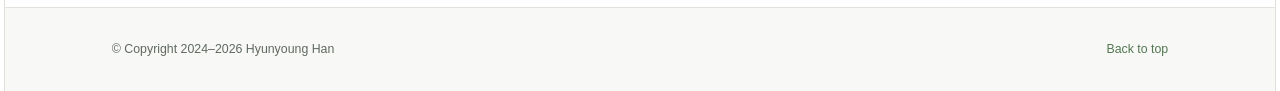
==== commit 537867bc: "update" ====
--- a/index.html
+++ b/index.html
@@ -306,7 +306,7 @@
 <li>The ACM International Conference on Tangible Embedded and Embodied Interaction (<strong>TEI</strong>) • 2025, 2026 / Pictorials • 2027</li>
 <li>The ACM Conference on Creativity &amp; Cognition (<strong>C&amp;C</strong>) • 2025, 2026</li>
 <li>The ACM International Conference on Mobile Human-Computer Interaction (<strong>MobileHCI, PACM HCI</strong>) • 2025</li>
-<li>The Proceedings of the ACM on Interactive, Mobile, Wearable and Ubiquitous Technologies (<strong>PACM</strong> <strong>IMWUT</strong>) • 2025</li>
+<li>The Proceedings of the ACM on Interactive, Mobile, Wearable and Ubiquitous Technologies (<strong>PACM</strong> <strong>IMWUT</strong>) • 2025, 2026</li>
 <li>The IEEE International Symposium on Mixed and Augmented Reality (<strong>ISMAR</strong>) • 2025, 2026 / Posters • 2025</li>
 <li>The ACM Conference on Automotive User Interfaces and Interactive Vehicular Applications (<strong>AutoUI</strong>) • 2025</li>
 <li>The ACM Conference on Conversational User Interfaces (<strong>CUI</strong>) Short &amp; WiP • 2025</li>
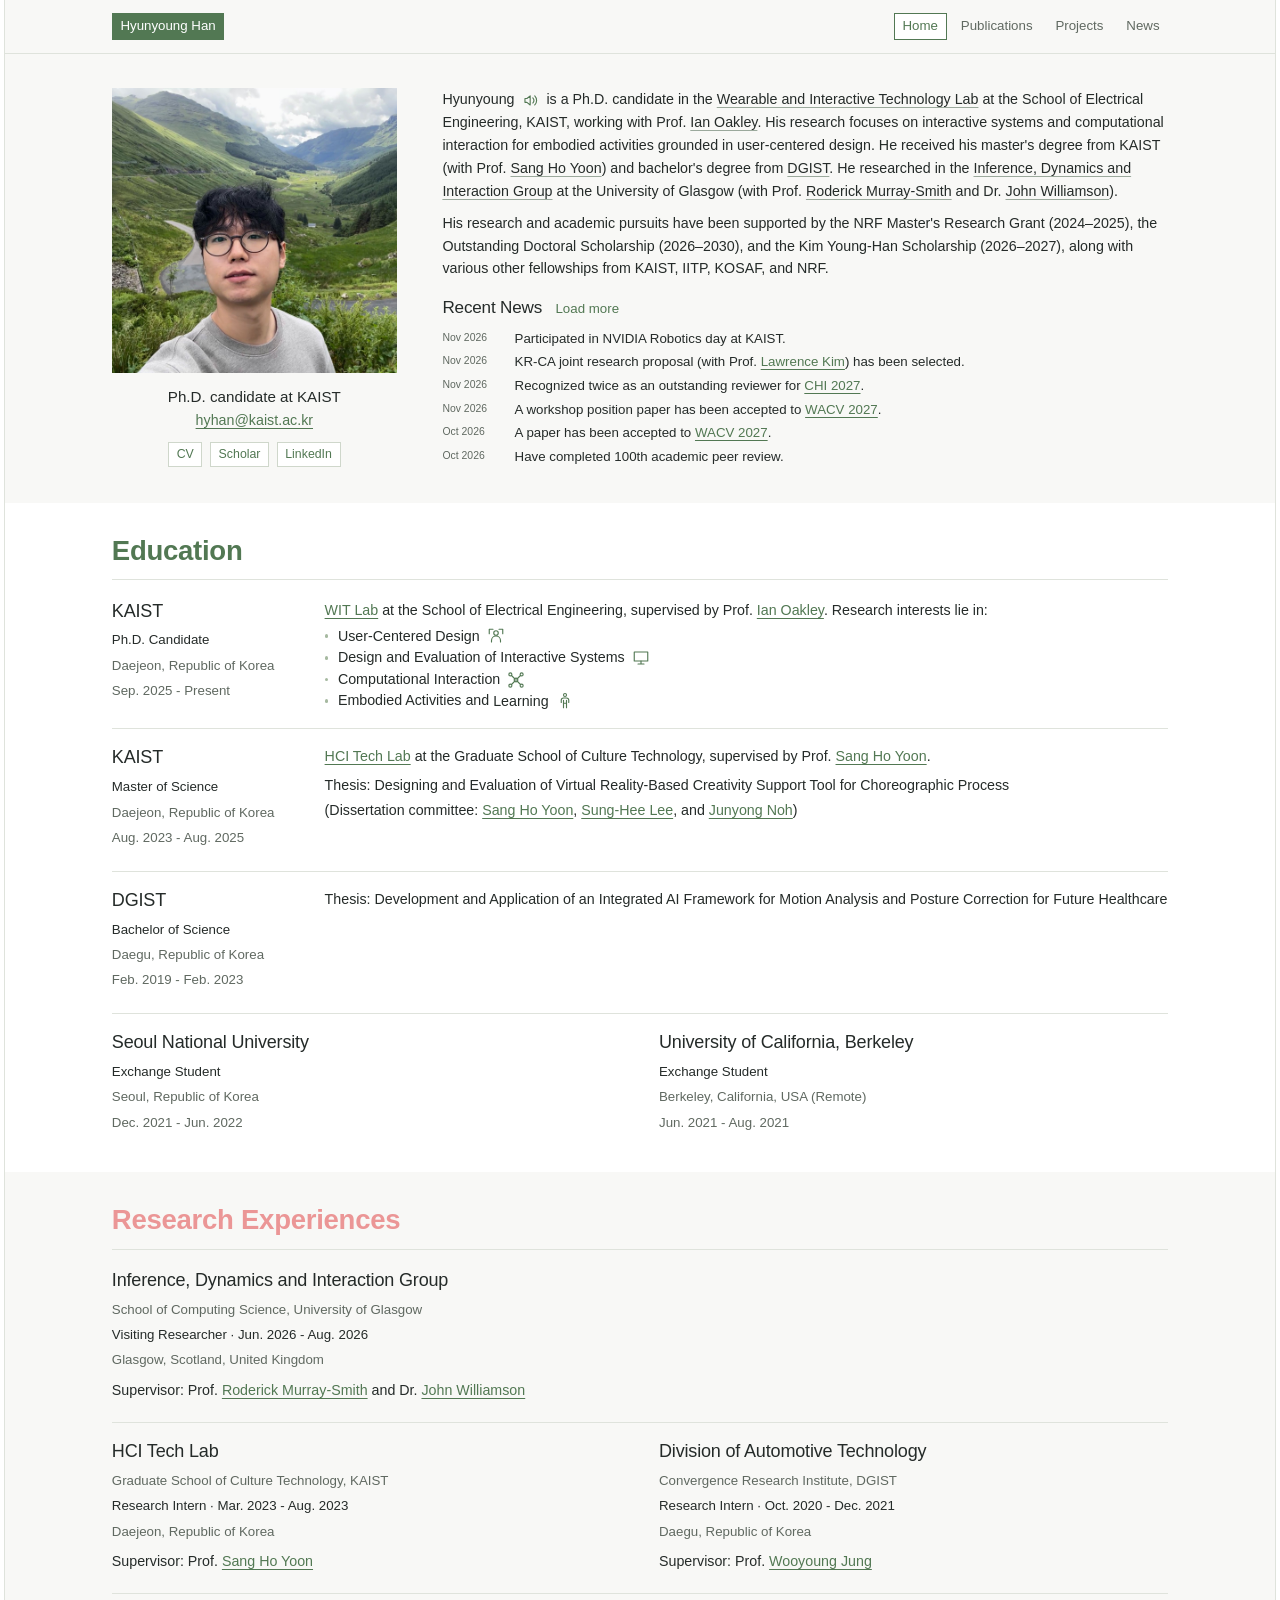
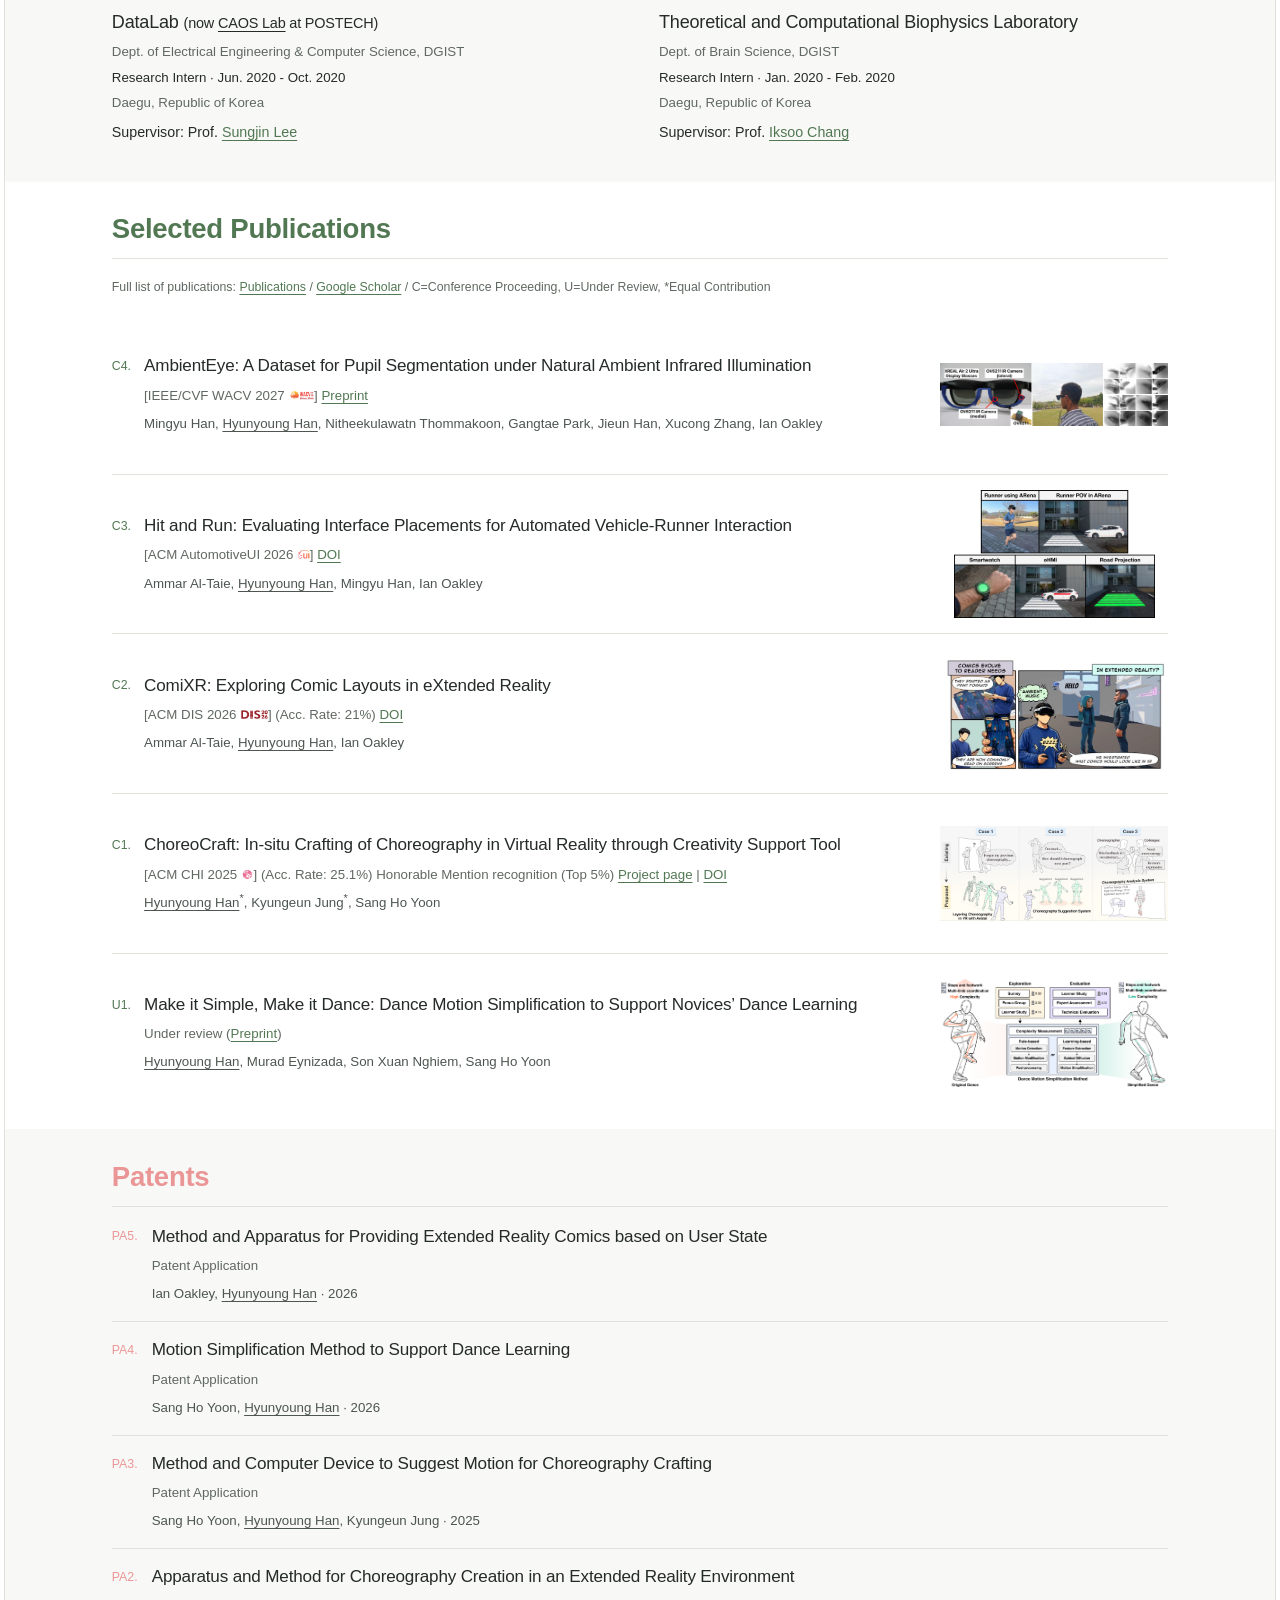
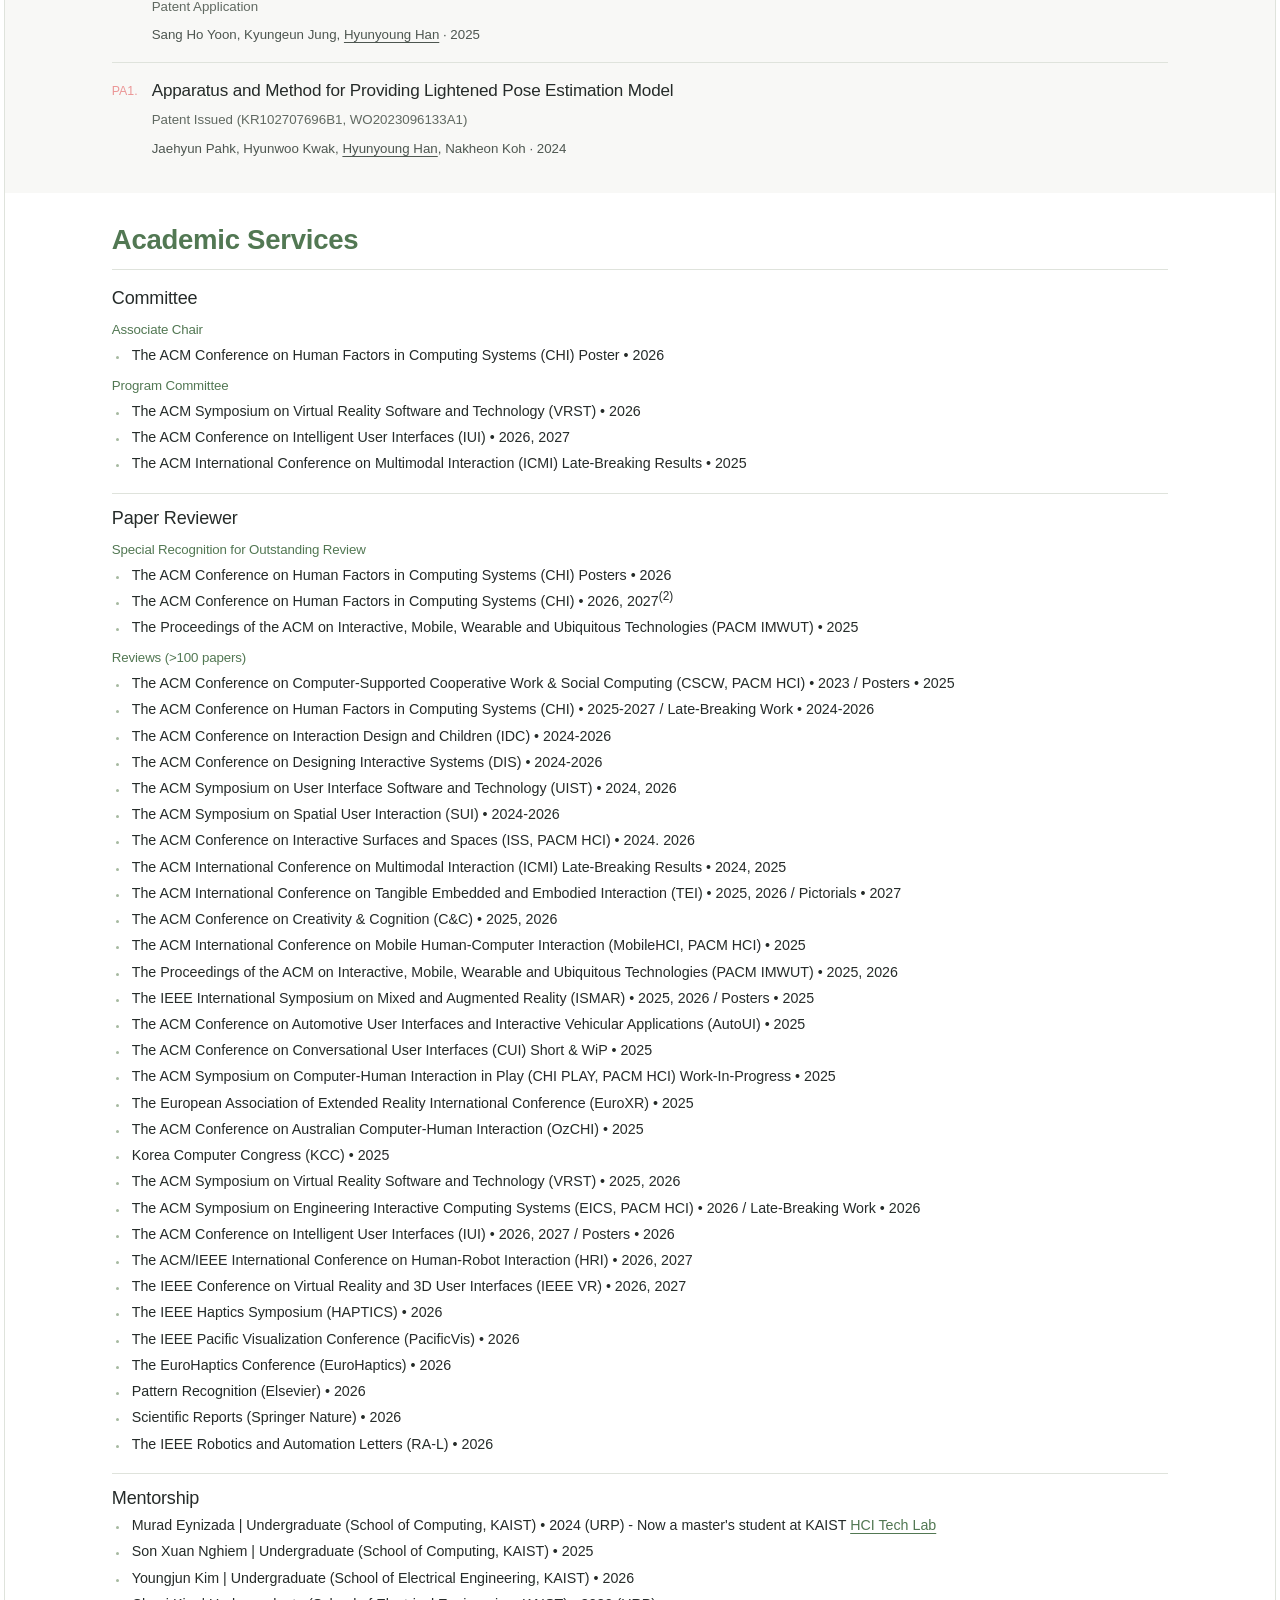
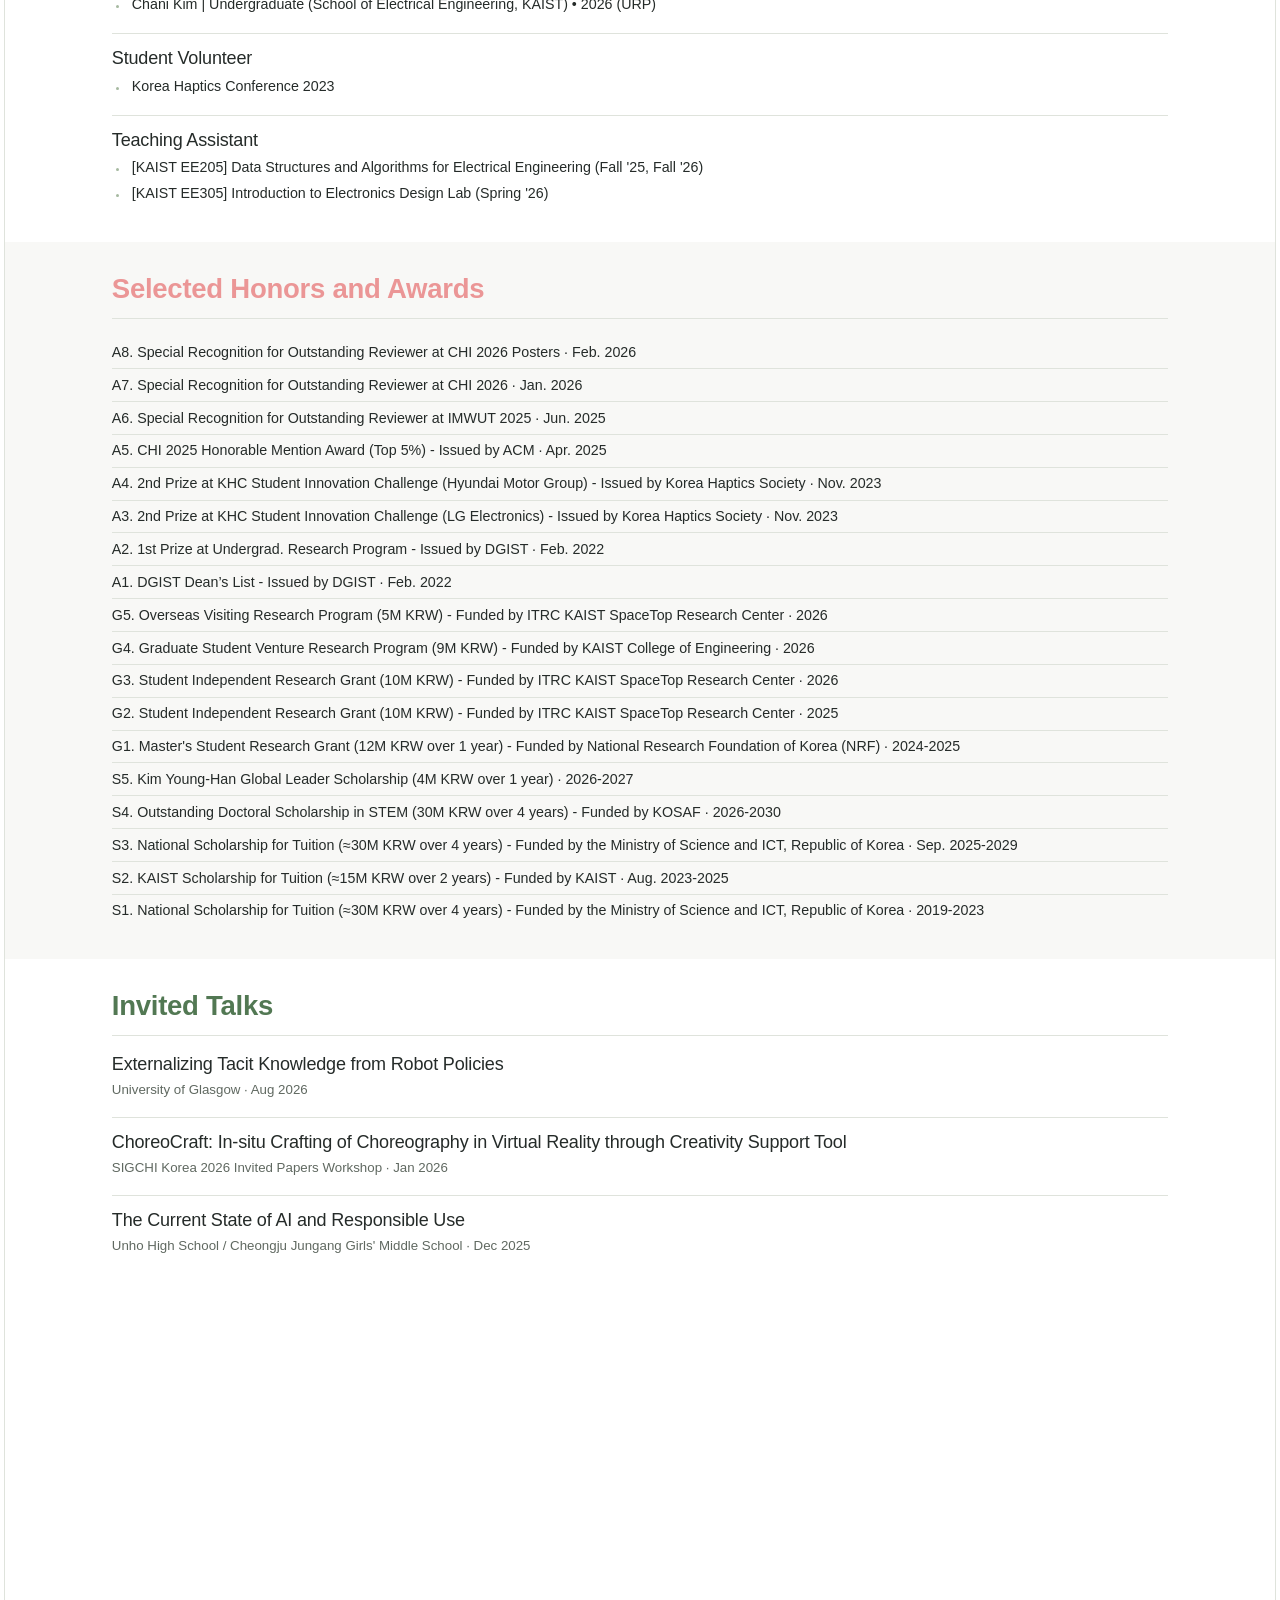
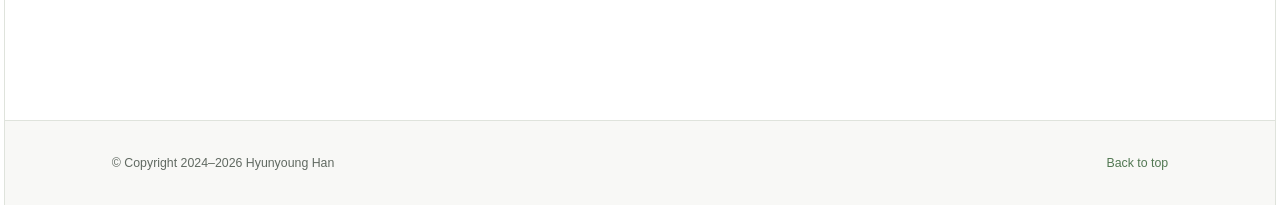
==== commit f55c44af: "update" ====
--- a/index.html
+++ b/index.html
@@ -256,6 +256,11 @@
     <header class="section-heading"><h2 id="patents-title">Patents</h2></header>
     <div class="section-body">
 <article class="entry publication">
+<h3 class="entry-title"><span class="publication-code">PA5.</span> Method and Apparatus for Providing Extended Reality Comics based on User State</h3>
+<p class="entry-meta">Patent Application</p>
+<p class="authors">Ian Oakley, <span class="author-self">Hyunyoung Han</span> · 2026</p>
+</article>
+<article class="entry publication">
 <h3 class="entry-title"><span class="publication-code">PA4.</span> Motion Simplification Method to Support Dance Learning</h3>
 <p class="entry-meta">Patent Application</p>
 <p class="authors">Sang Ho Yoon, <span class="author-self">Hyunyoung Han</span> · 2026</p>
@@ -293,7 +298,7 @@
 <div class="service-group"><h3 class="entry-title">Paper Reviewer</h3><h4 class="service-subheading">Special Recognition for Outstanding Review</h4><ul class="compact-list">
 <li>The ACM Conference on Human Factors in Computing Systems (<strong>CHI</strong>) Posters • 2026</li>
 <li>The ACM Conference on Human Factors in Computing Systems (<strong>CHI</strong>) • 2026, 2027<sup>(2)</sup></li>
-<li>The Proceedings of the ACM on Interactive, Mobile, Wearable and Ubiquitous Technologies (<strong>PACM</strong> <strong>IMWUT</strong>) • 2025, 2026</li>
+<li>The Proceedings of the ACM on Interactive, Mobile, Wearable and Ubiquitous Technologies (<strong>PACM</strong> <strong>IMWUT</strong>) • 2025</li>
 </ul><h4 class="service-subheading">Reviews (&gt;100 papers)</h4><ul class="compact-list">
 <li>The ACM Conference on Computer-Supported Cooperative Work &amp; Social Computing (<strong>CSCW, PACM HCI</strong>) • 2023 / Posters • 2025</li>
 <li>The ACM Conference on Human Factors in Computing Systems (<strong>CHI</strong>) • 2025-2027 / Late-Breaking Work • 2024-2026</li>
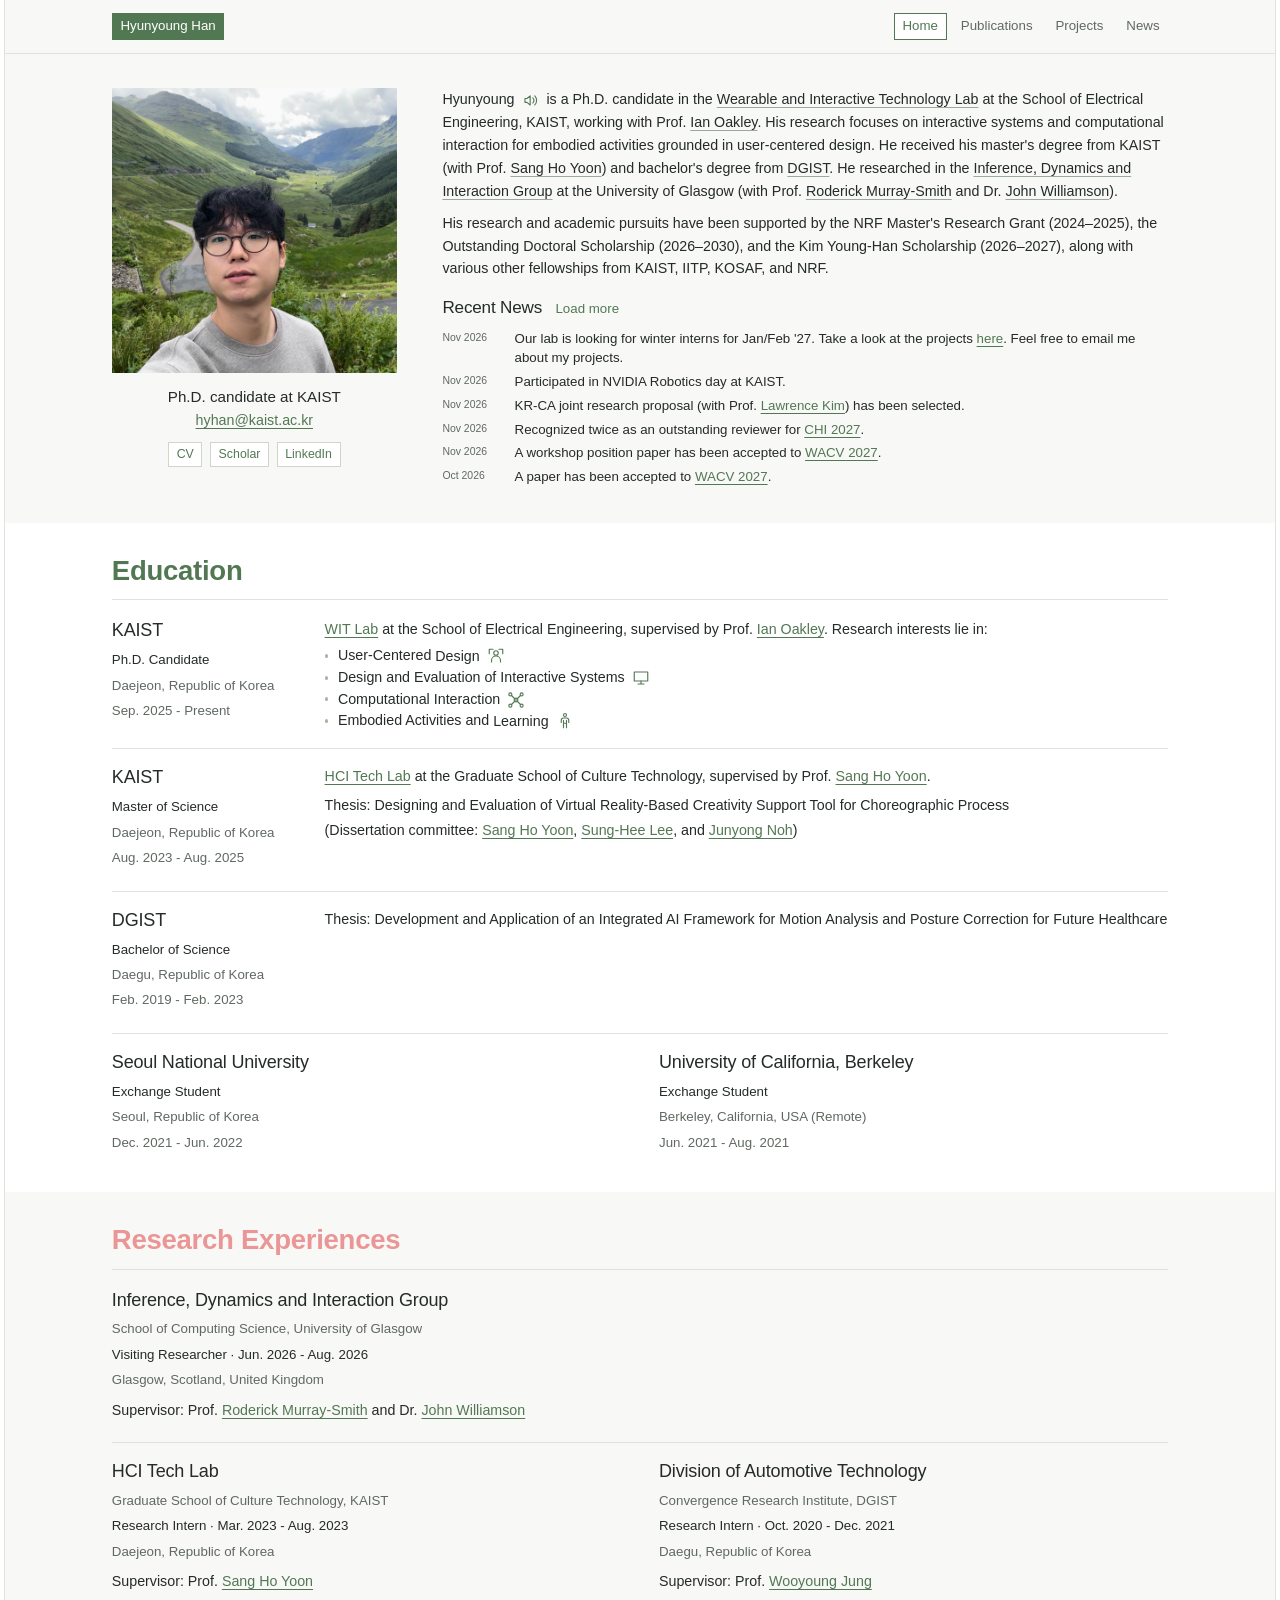
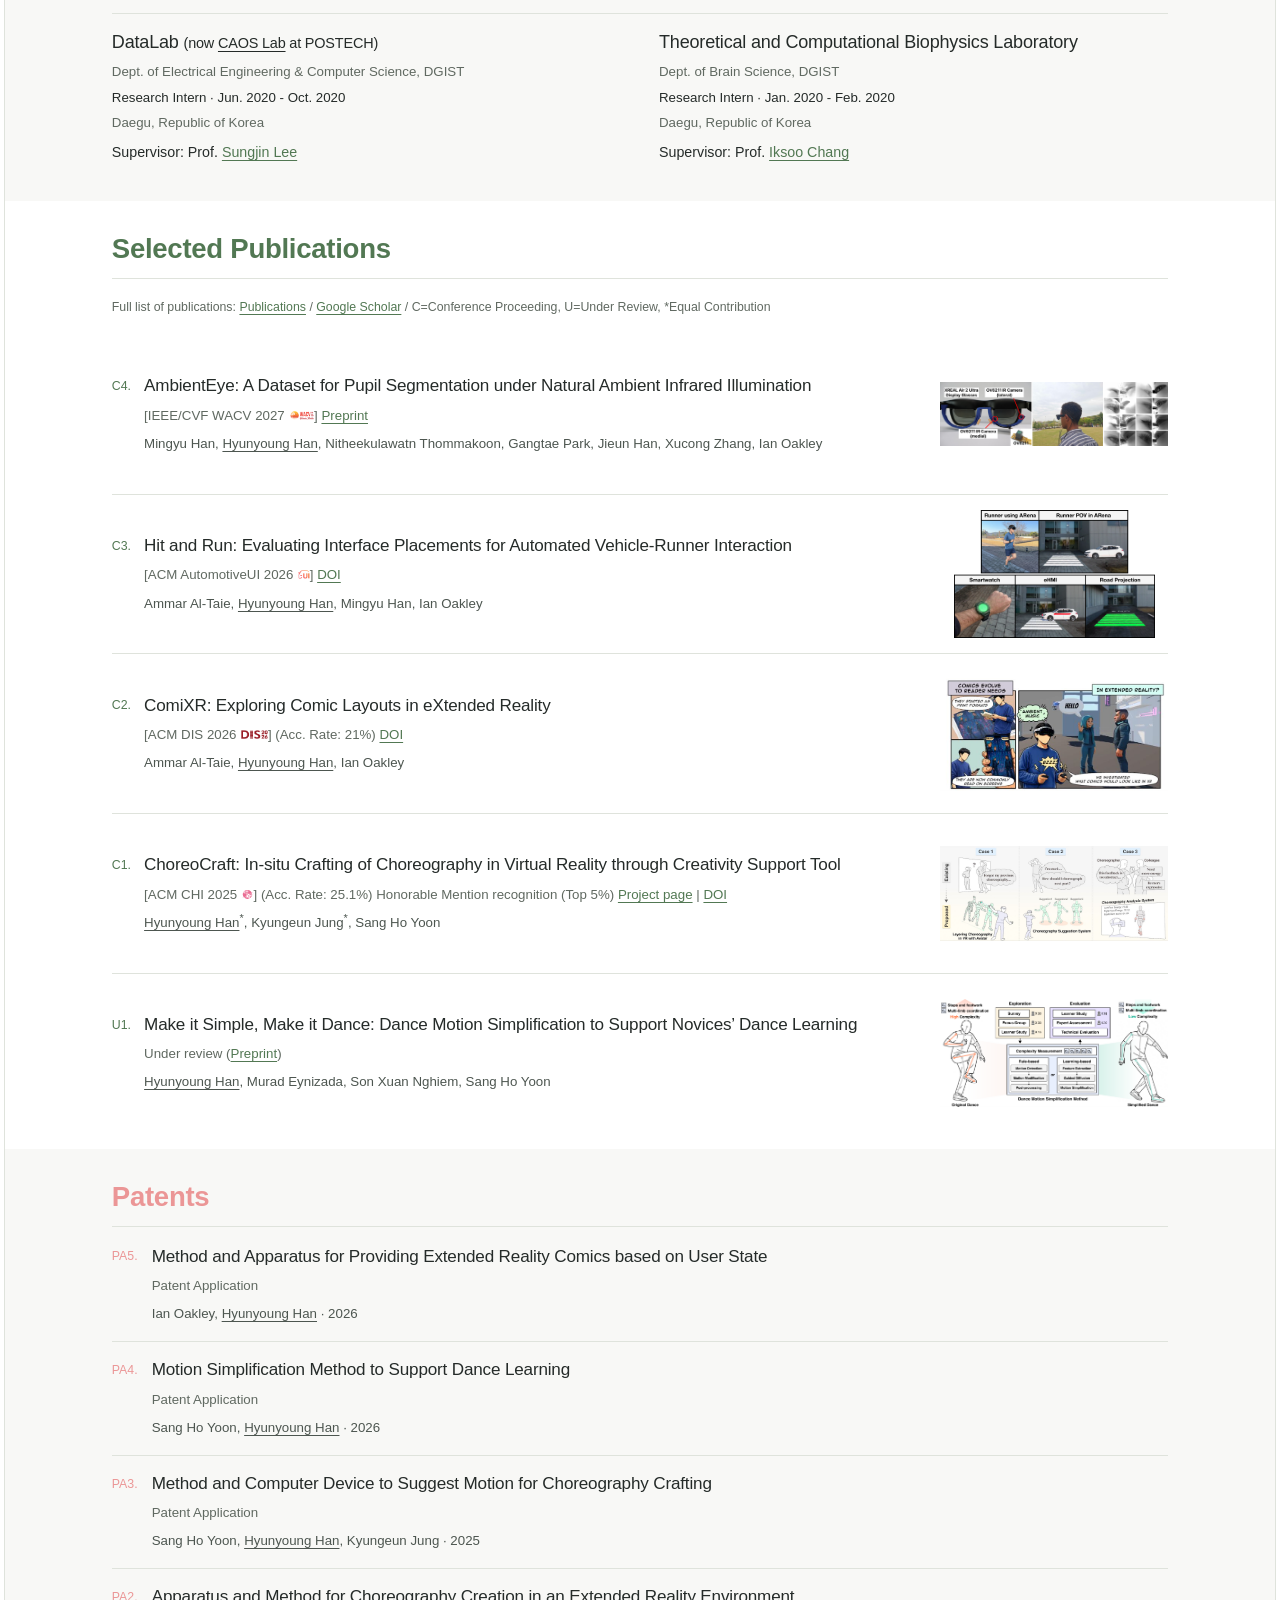
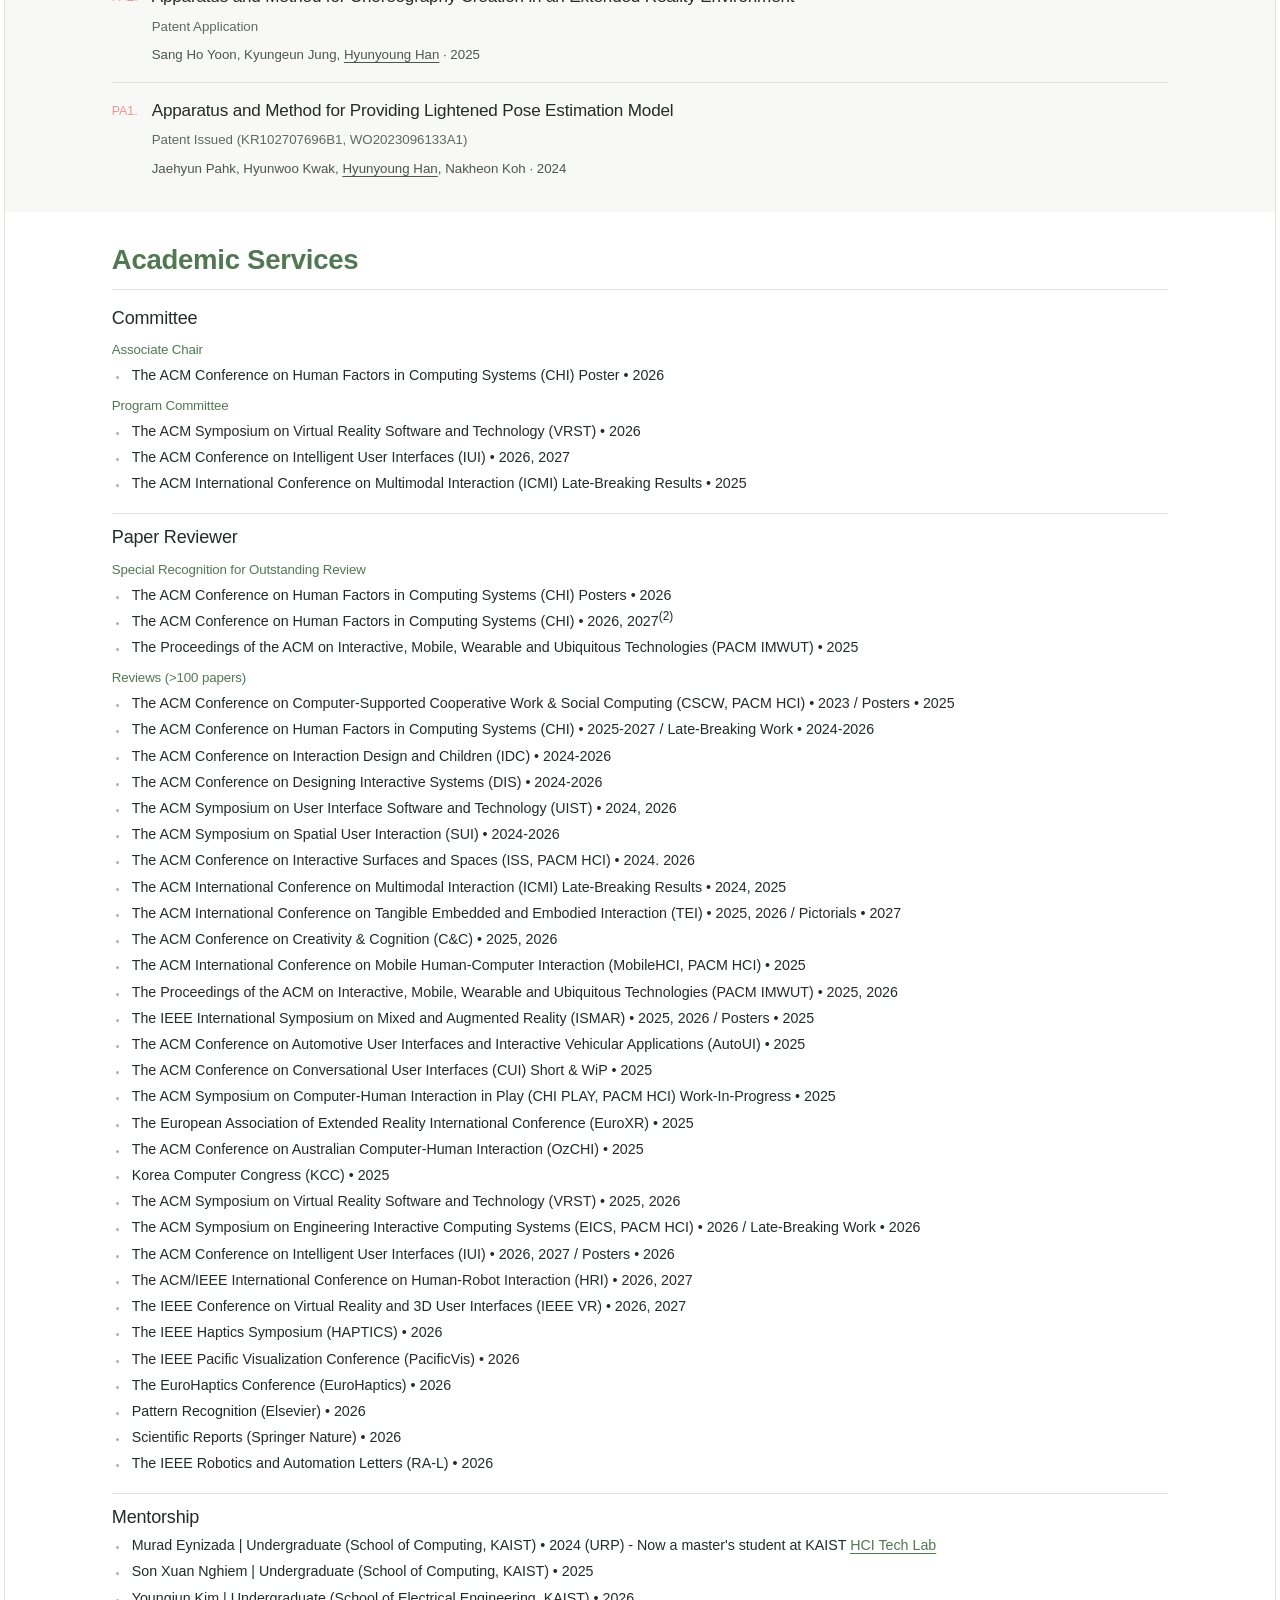
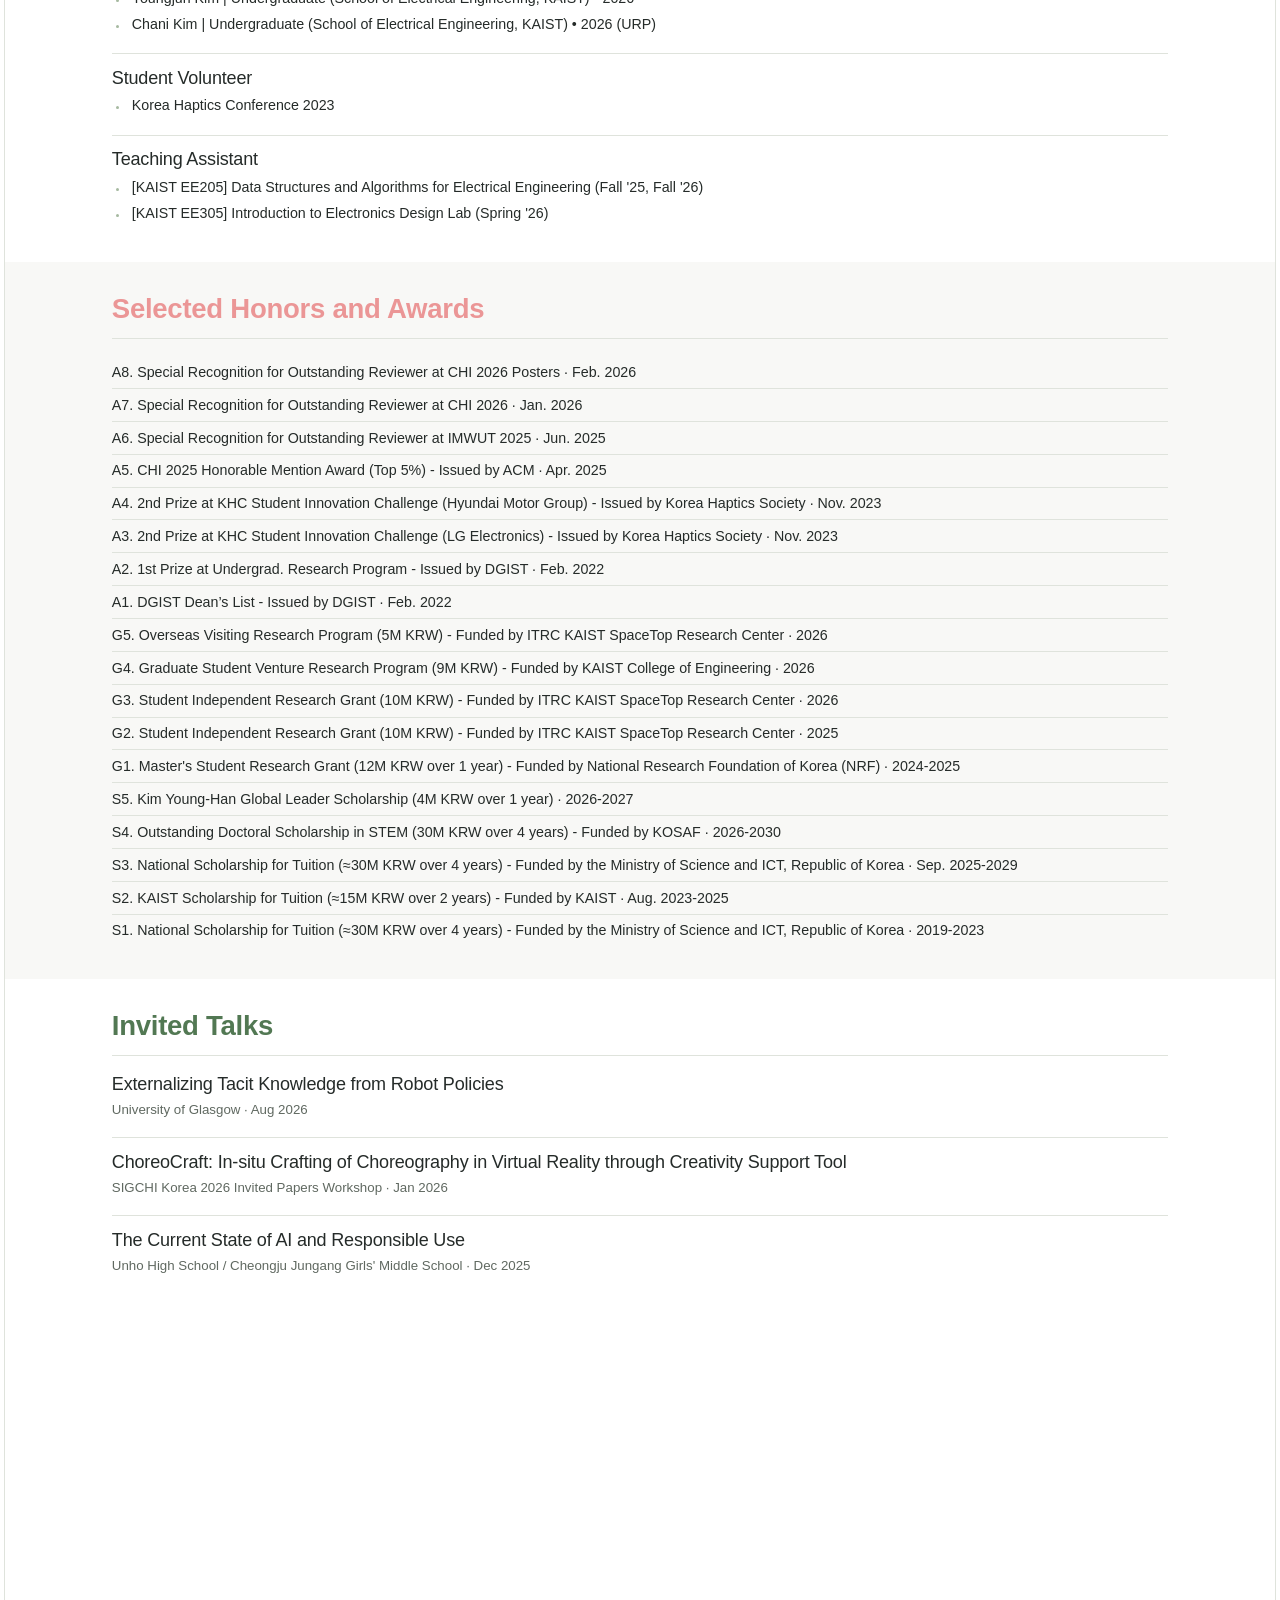
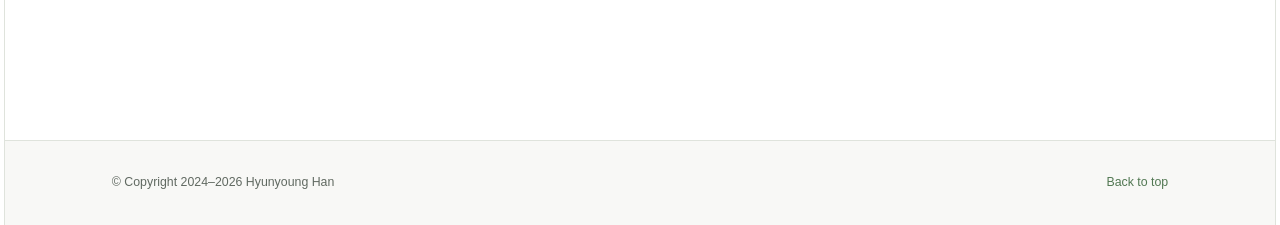
==== commit 47ee2882: "update" ====
--- a/index.html
+++ b/index.html
@@ -60,12 +60,12 @@
             <a class="news-more" href="news.html">Load more</a>
           </div>
           <ul class="news-list">
+            <li><time datetime="2026-11">Nov 2026</time> <span>Our lab is looking for winter interns for Jan/Feb '27. Take a look at the projects <a href="https://docs.google.com/presentation/d/1aNriNH0fanv6N2sJel0CICK9tgWz3bsf/edit?slide=id.p1#slide=id.p1">here</a>. Feel free to email me about my projects.</span></li>
             <li><time datetime="2026-11">Nov 2026</time> <span>Participated in NVIDIA Robotics day at KAIST.</span></li>
             <li><time datetime="2026-11">Nov 2026</time> <span>KR-CA joint research proposal (with Prof. <a href='https://www.lhkim.com/'>Lawrence Kim</a>) has been selected.</span></li>
             <li><time datetime="2026-11">Nov 2026</time> <span>Recognized twice as an outstanding reviewer for <a href="https://chi2027.acm.org/">CHI 2027</a>.</span></li>
             <li><time datetime="2026-11">Nov 2026</time> <span>A workshop position paper has been accepted to <a href="https://wacv.thecvf.com/">WACV 2027</a>.</span></li>
             <li><time datetime="2026-10">Oct 2026</time> <span>A paper has been accepted to <a href="https://wacv.thecvf.com/">WACV 2027</a>.</span></li>
-            <li><time datetime="2026-10">Oct 2026</time> <span>Have completed 100th academic peer review.</span></li>
           </ul>
         </section>
       </div>
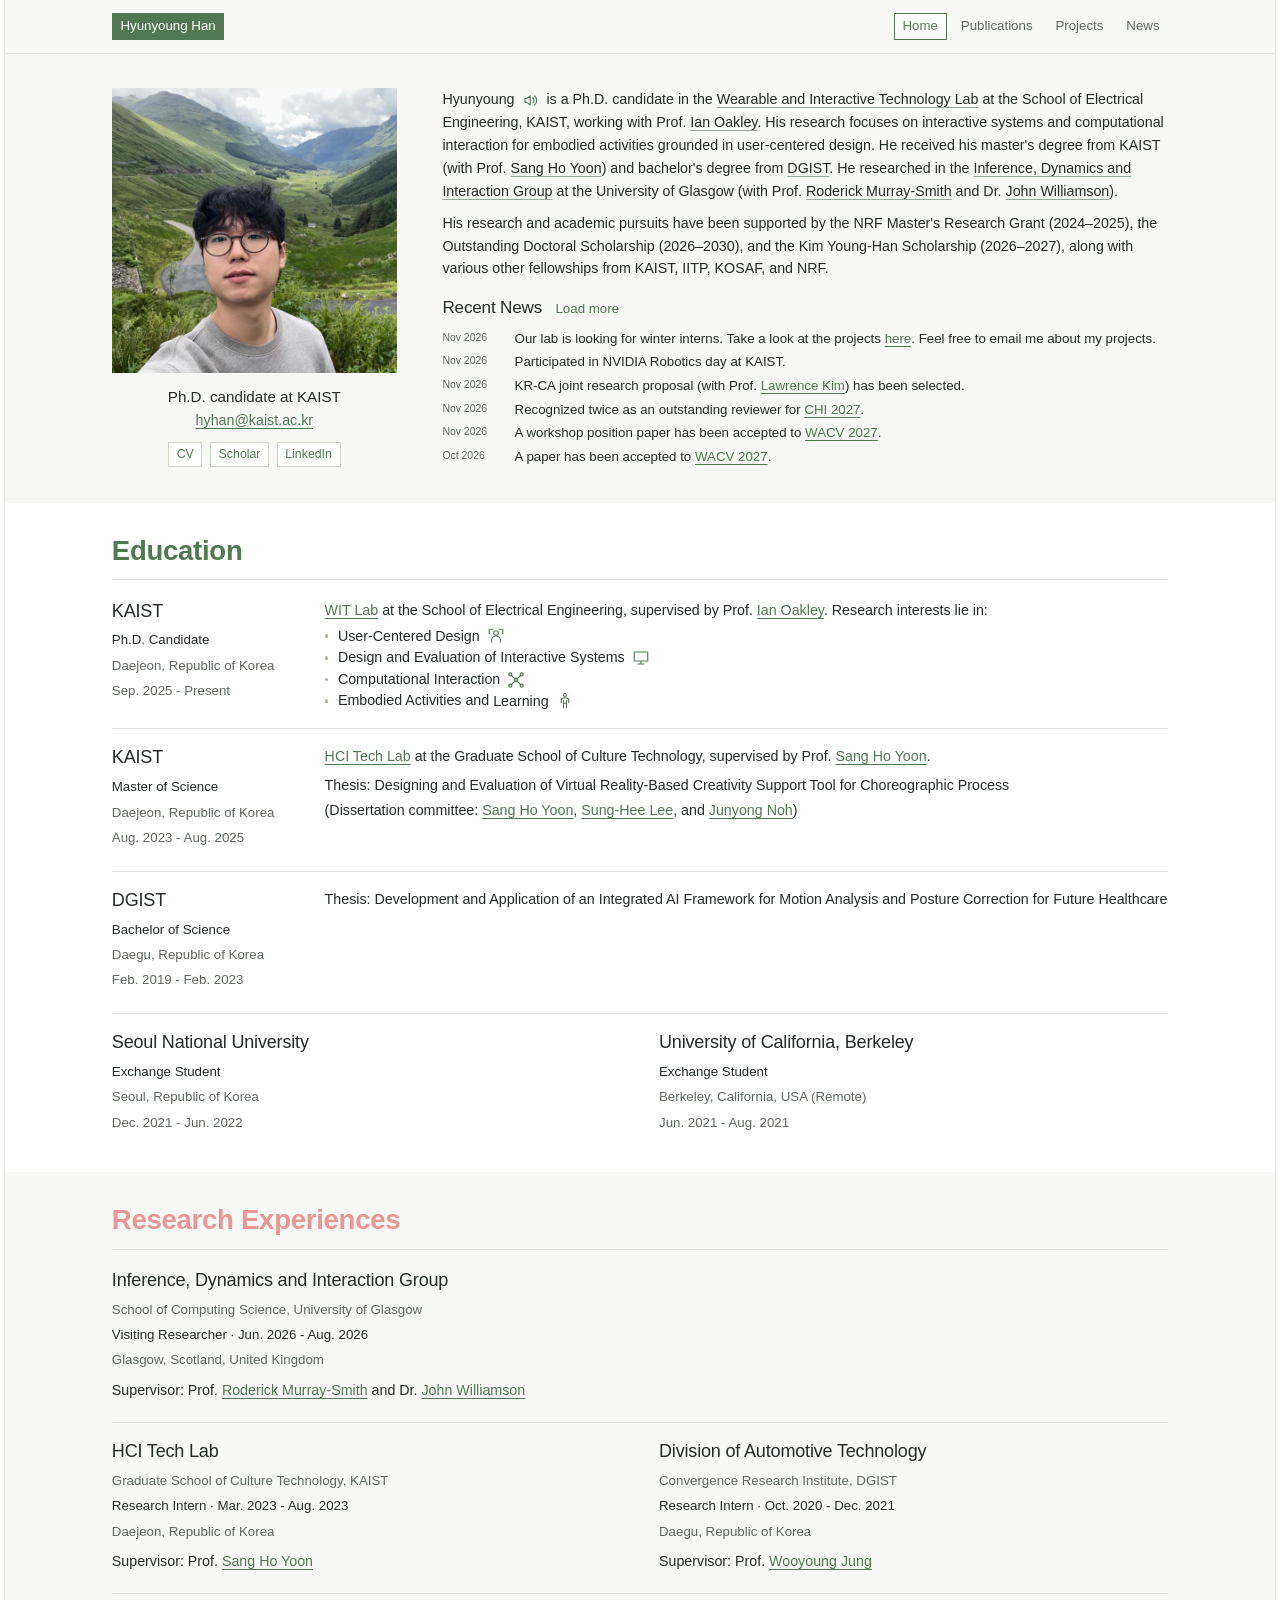
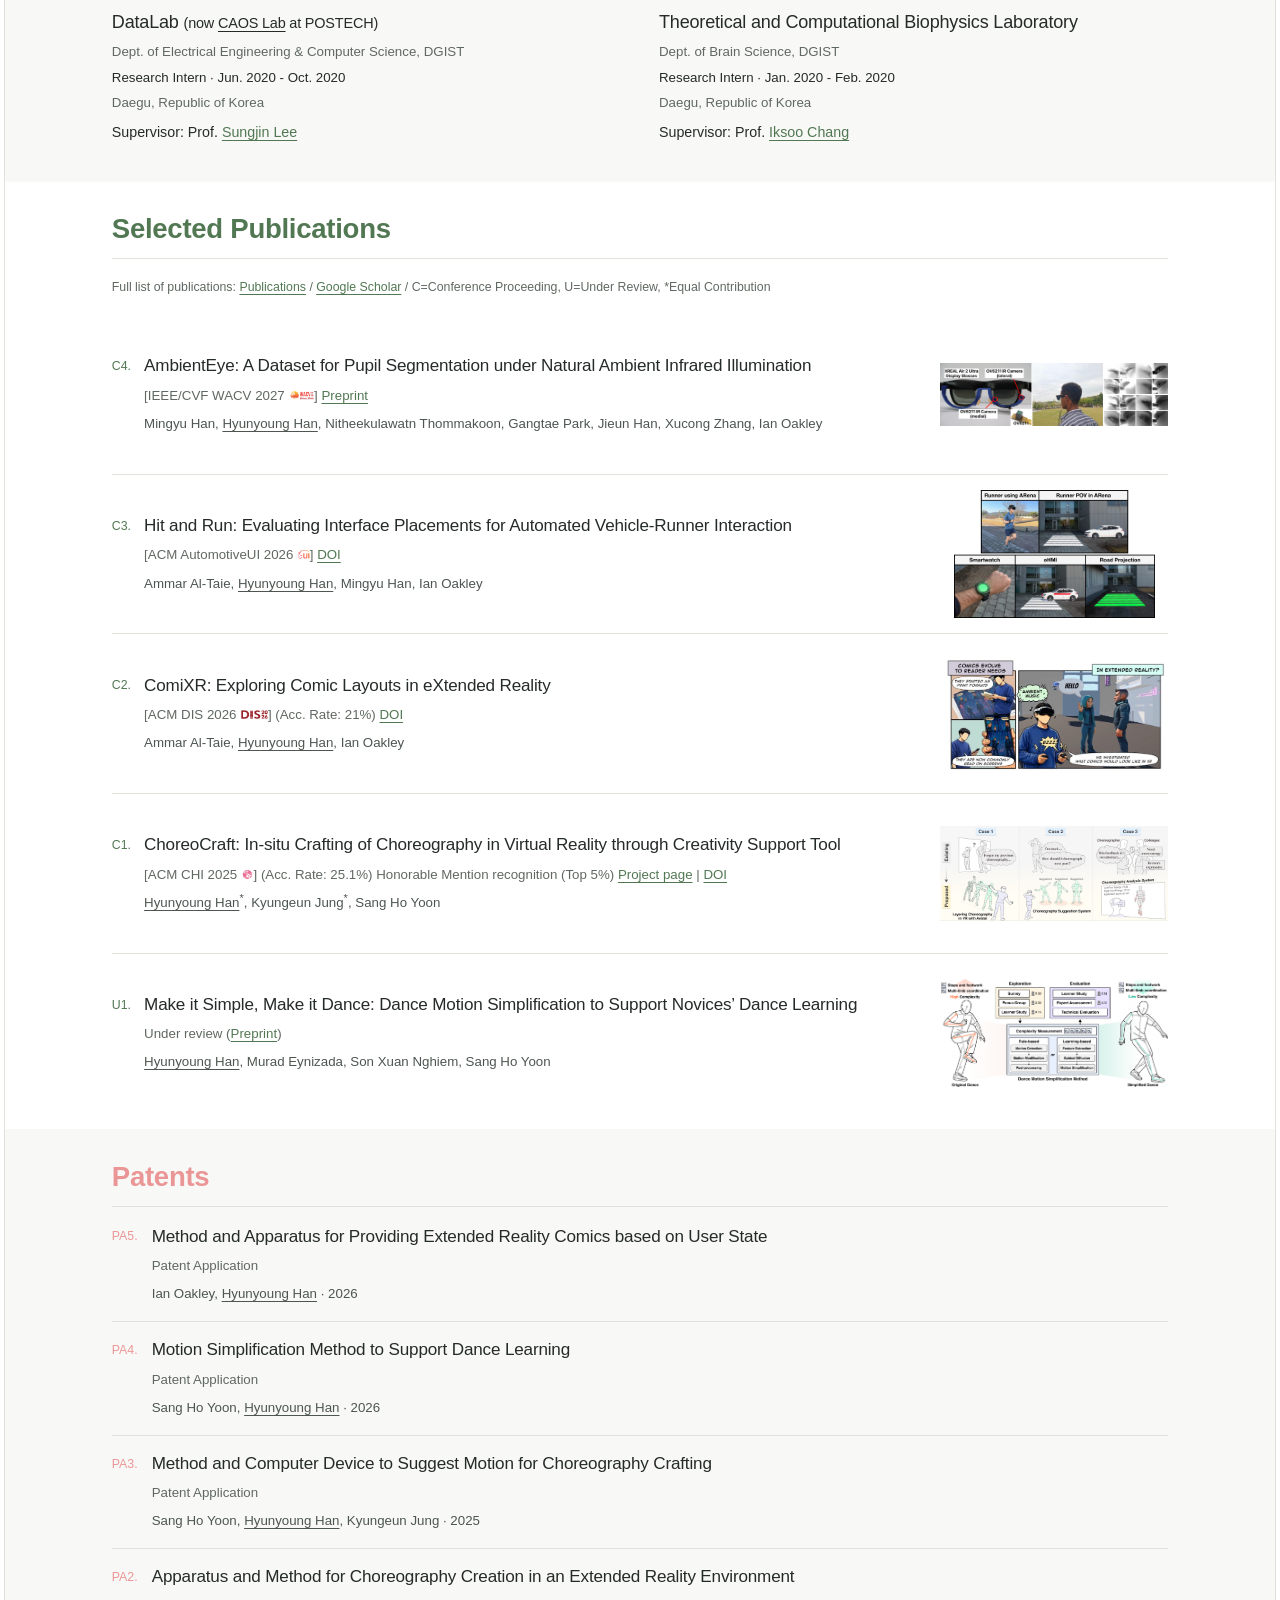
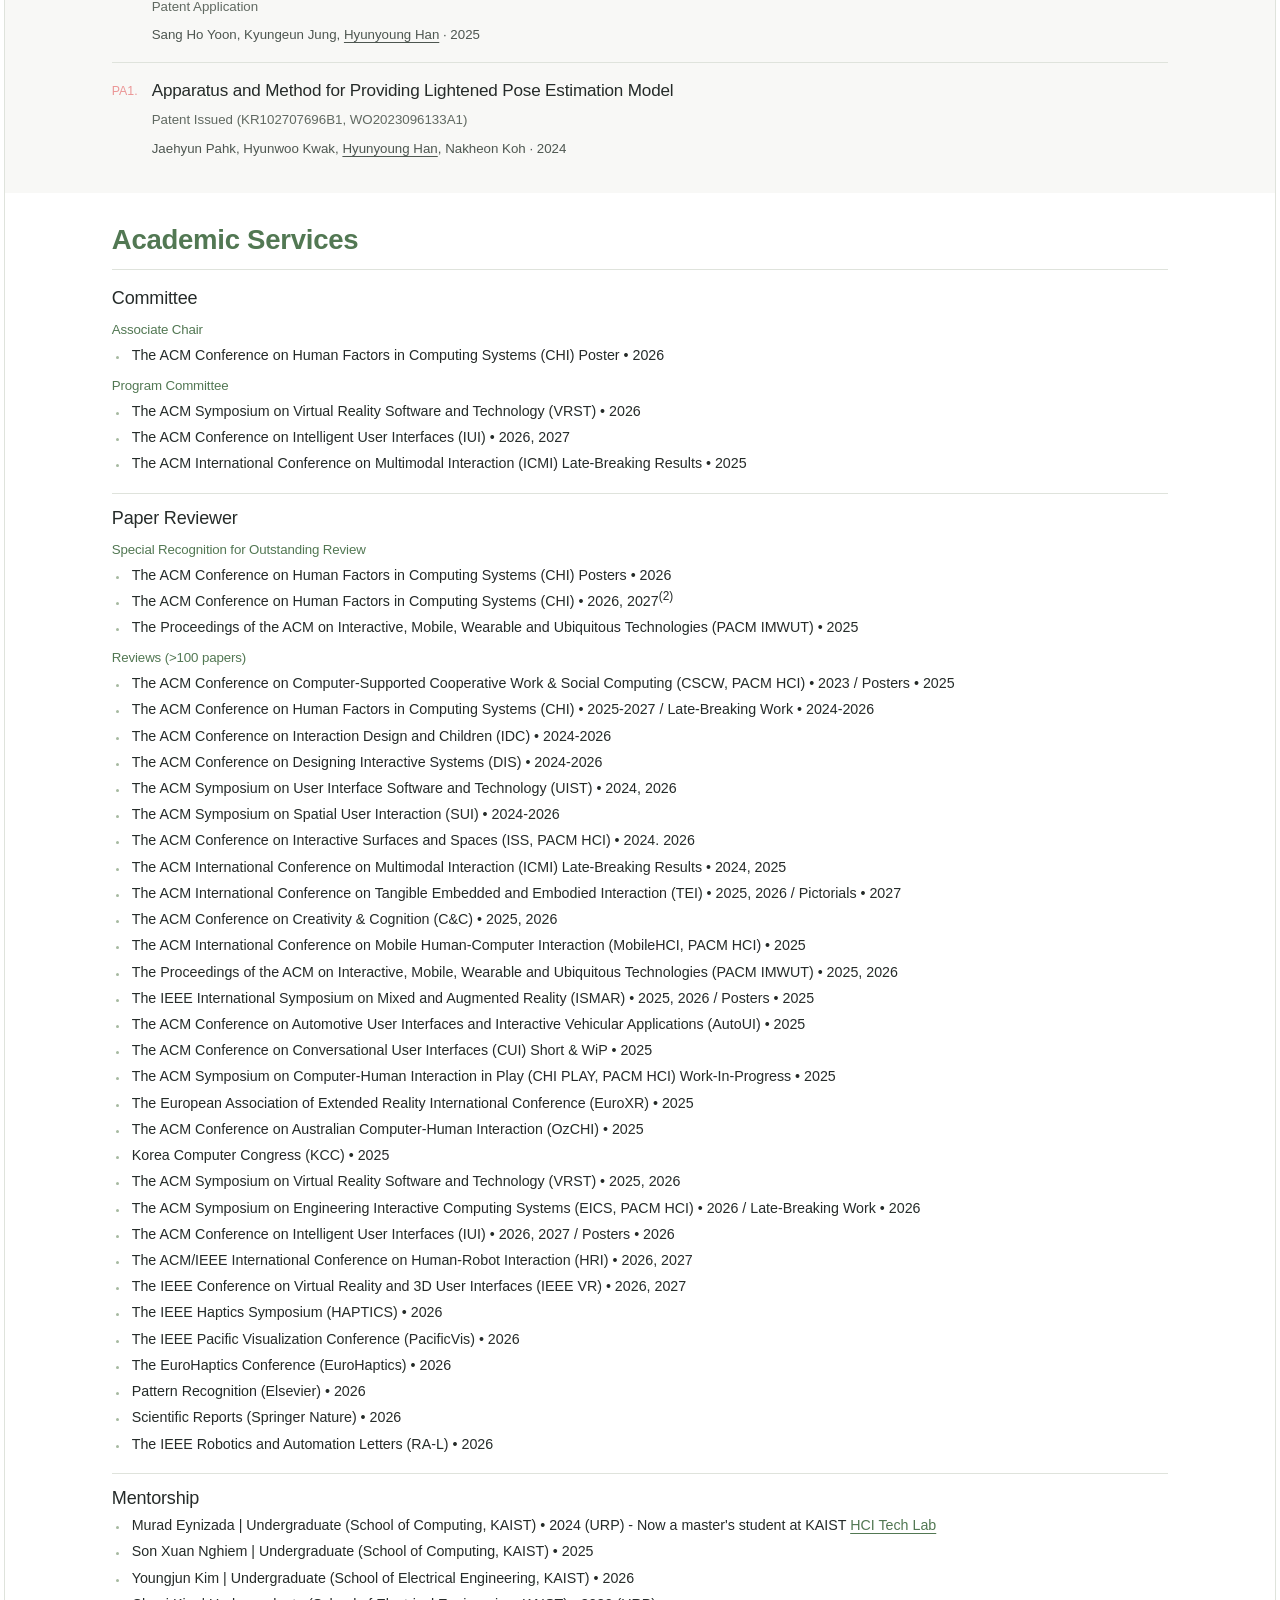
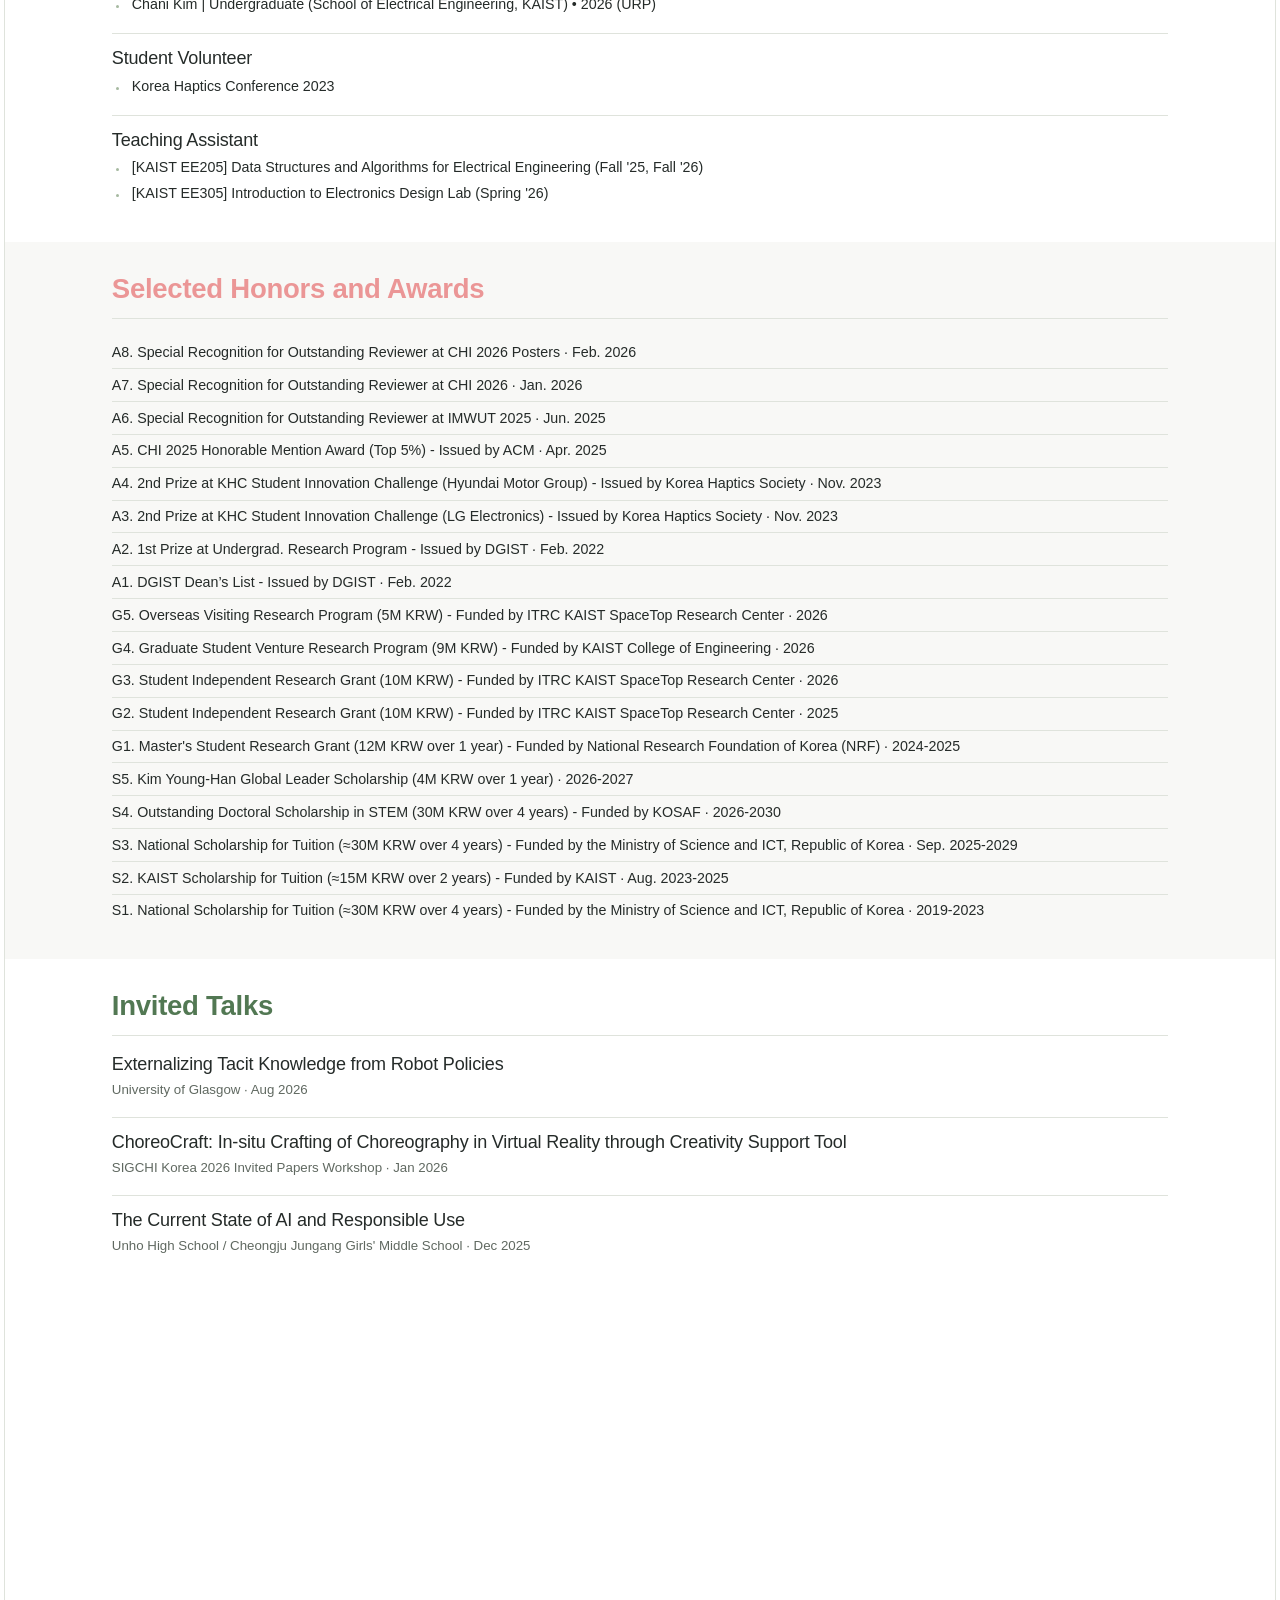
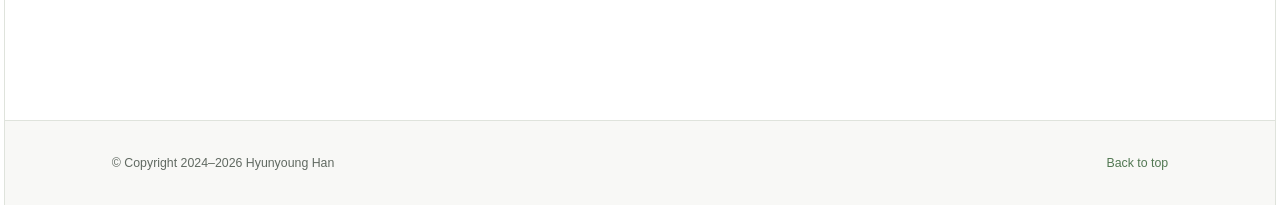
==== commit 53dcfcac: "update" ====
--- a/index.html
+++ b/index.html
@@ -60,7 +60,7 @@
             <a class="news-more" href="news.html">Load more</a>
           </div>
           <ul class="news-list">
-            <li><time datetime="2026-11">Nov 2026</time> <span>Our lab is looking for winter interns for Jan/Feb '27. Take a look at the projects <a href="https://docs.google.com/presentation/d/1aNriNH0fanv6N2sJel0CICK9tgWz3bsf/edit?slide=id.p1#slide=id.p1">here</a>. Feel free to email me about my projects.</span></li>
+            <li><time datetime="2026-11">Nov 2026</time> <span>Our lab is looking for winter interns. Take a look at the projects <a href="https://docs.google.com/presentation/d/1aNriNH0fanv6N2sJel0CICK9tgWz3bsf/edit?slide=id.p1#slide=id.p1">here</a>. Feel free to email me about my projects.</span></li>
             <li><time datetime="2026-11">Nov 2026</time> <span>Participated in NVIDIA Robotics day at KAIST.</span></li>
             <li><time datetime="2026-11">Nov 2026</time> <span>KR-CA joint research proposal (with Prof. <a href='https://www.lhkim.com/'>Lawrence Kim</a>) has been selected.</span></li>
             <li><time datetime="2026-11">Nov 2026</time> <span>Recognized twice as an outstanding reviewer for <a href="https://chi2027.acm.org/">CHI 2027</a>.</span></li>
